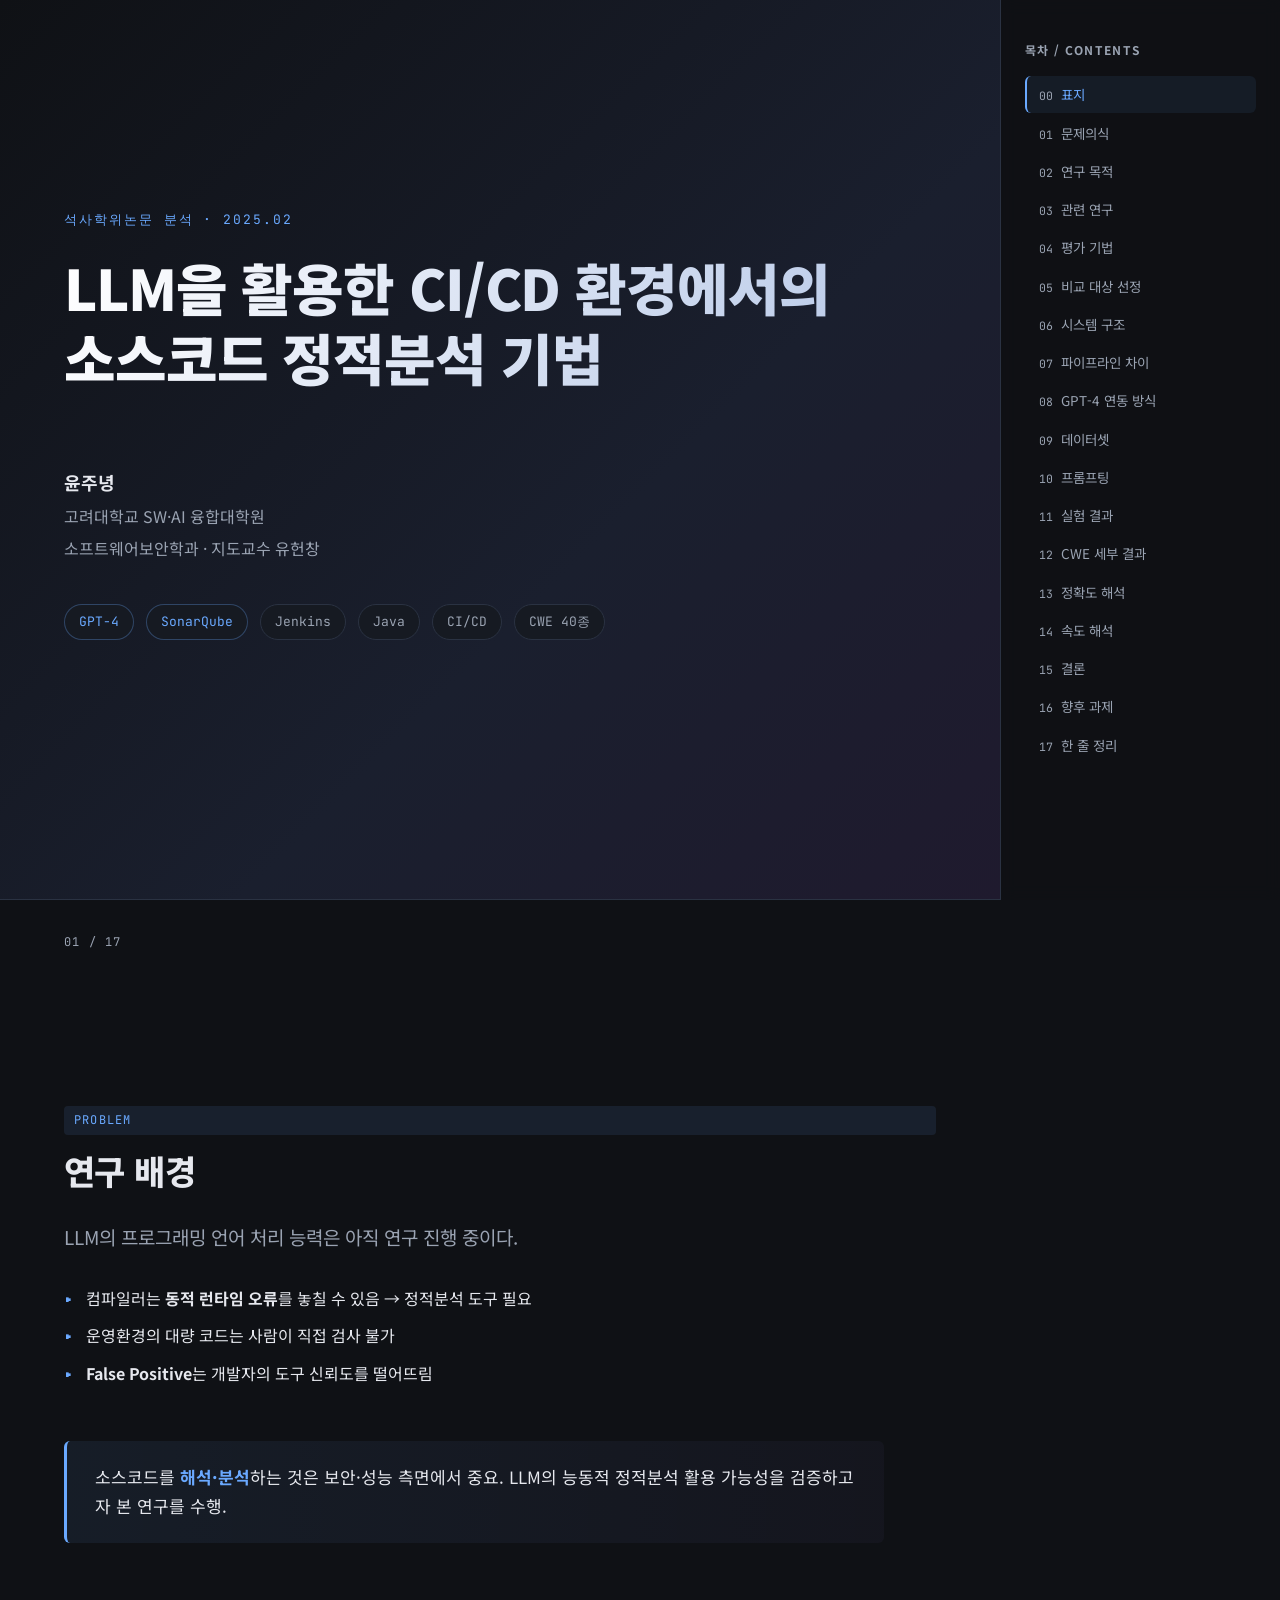
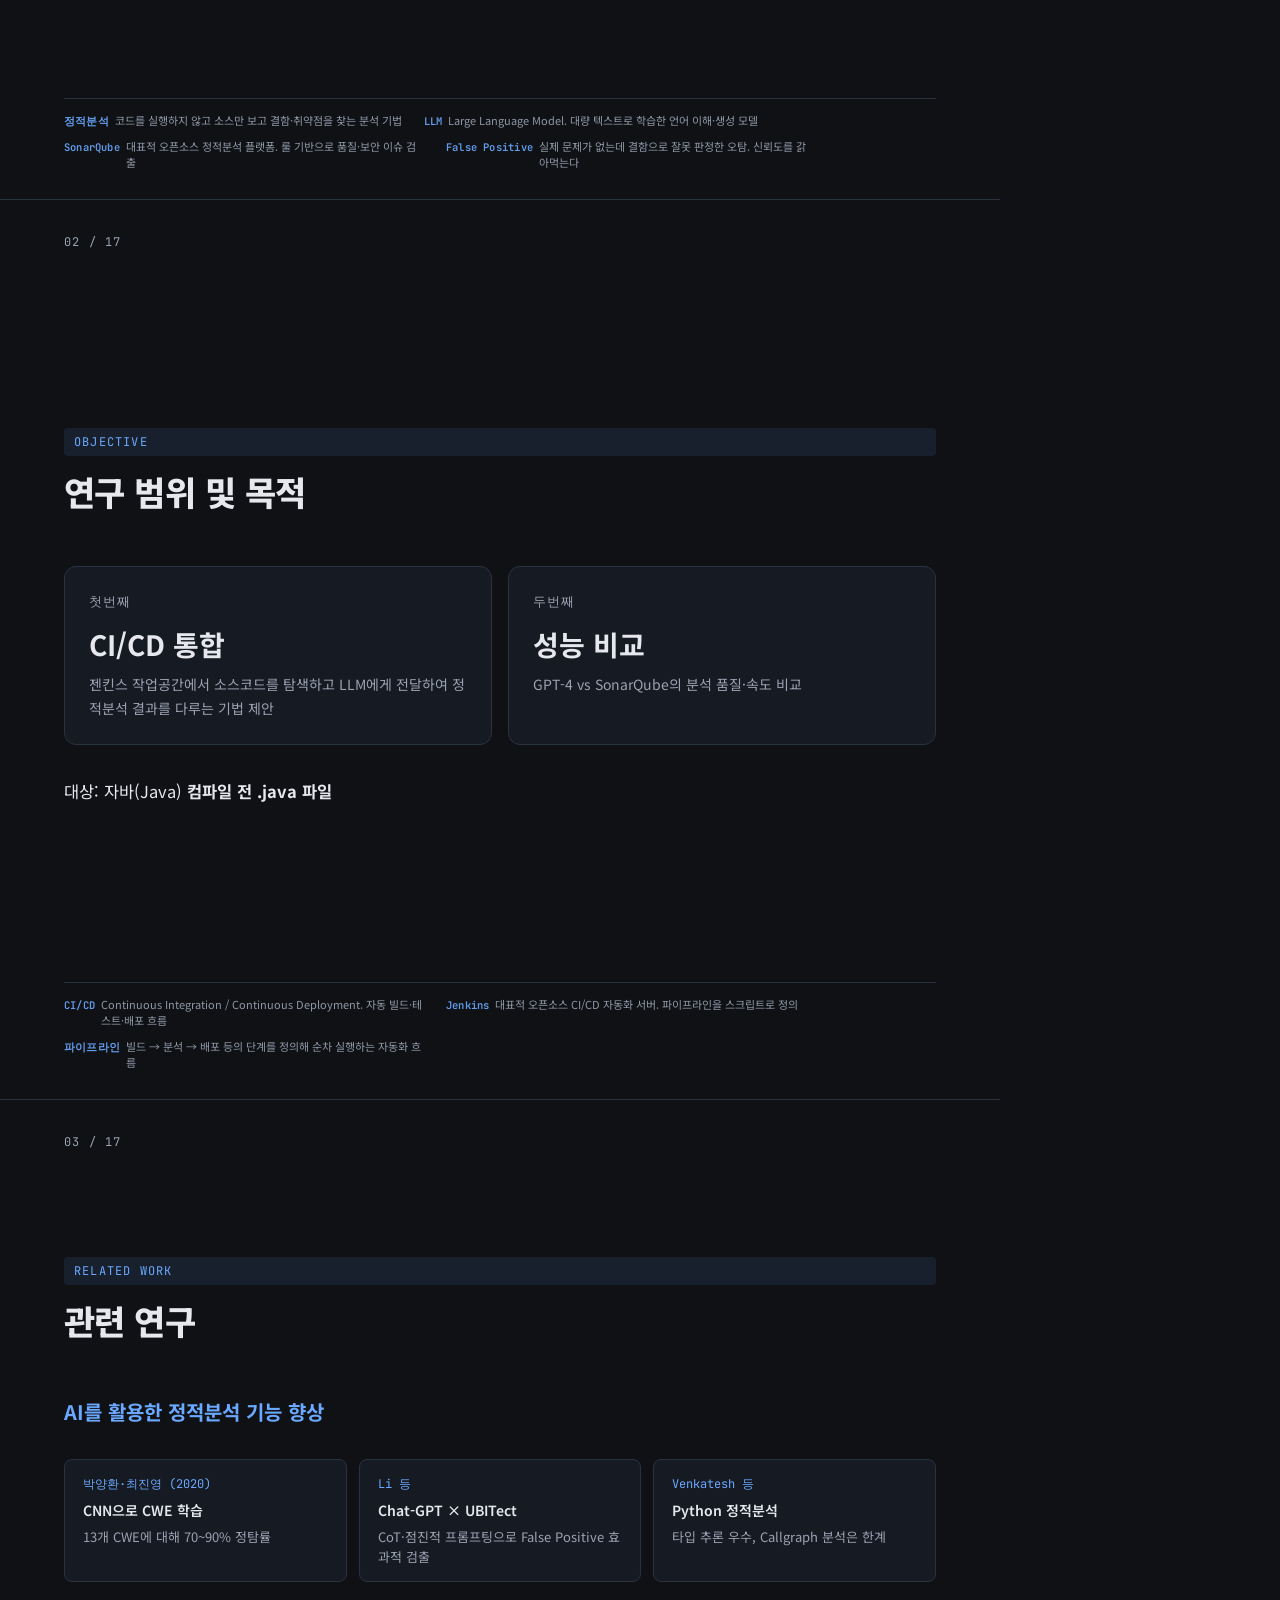
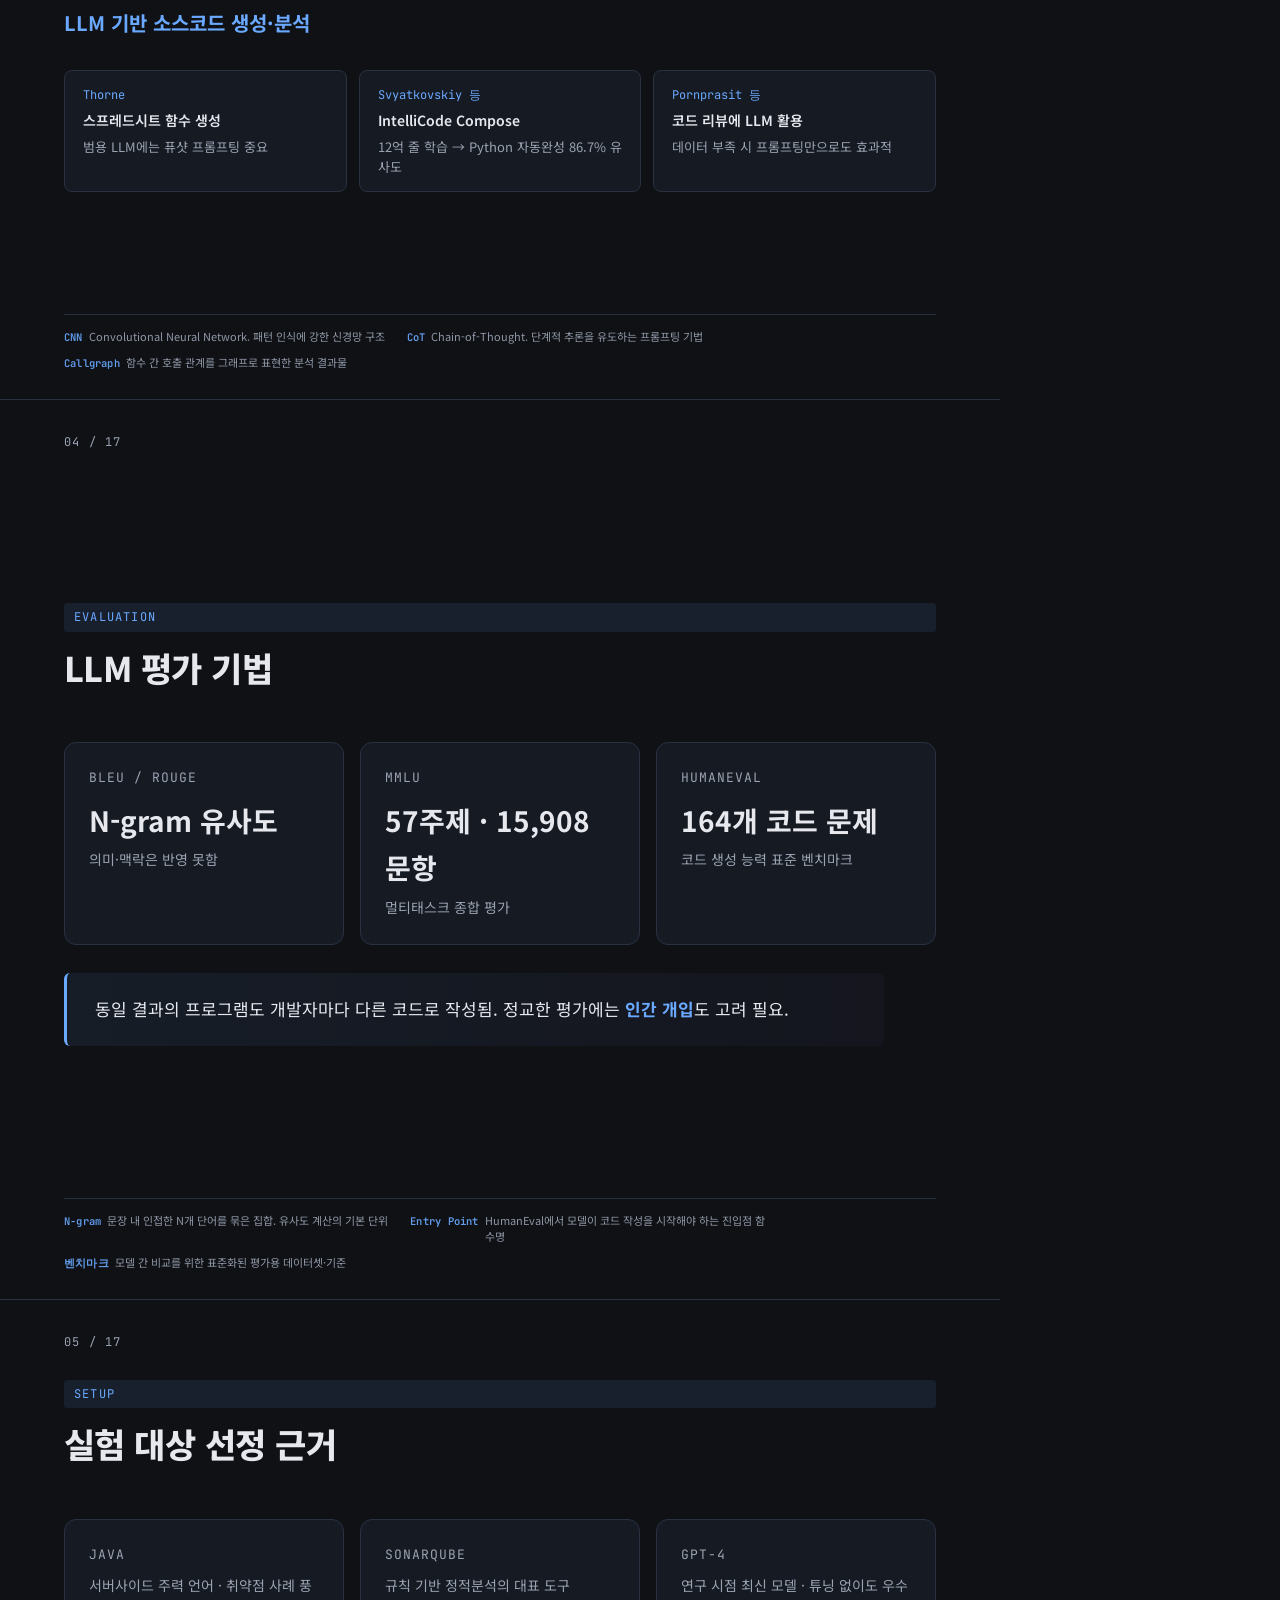
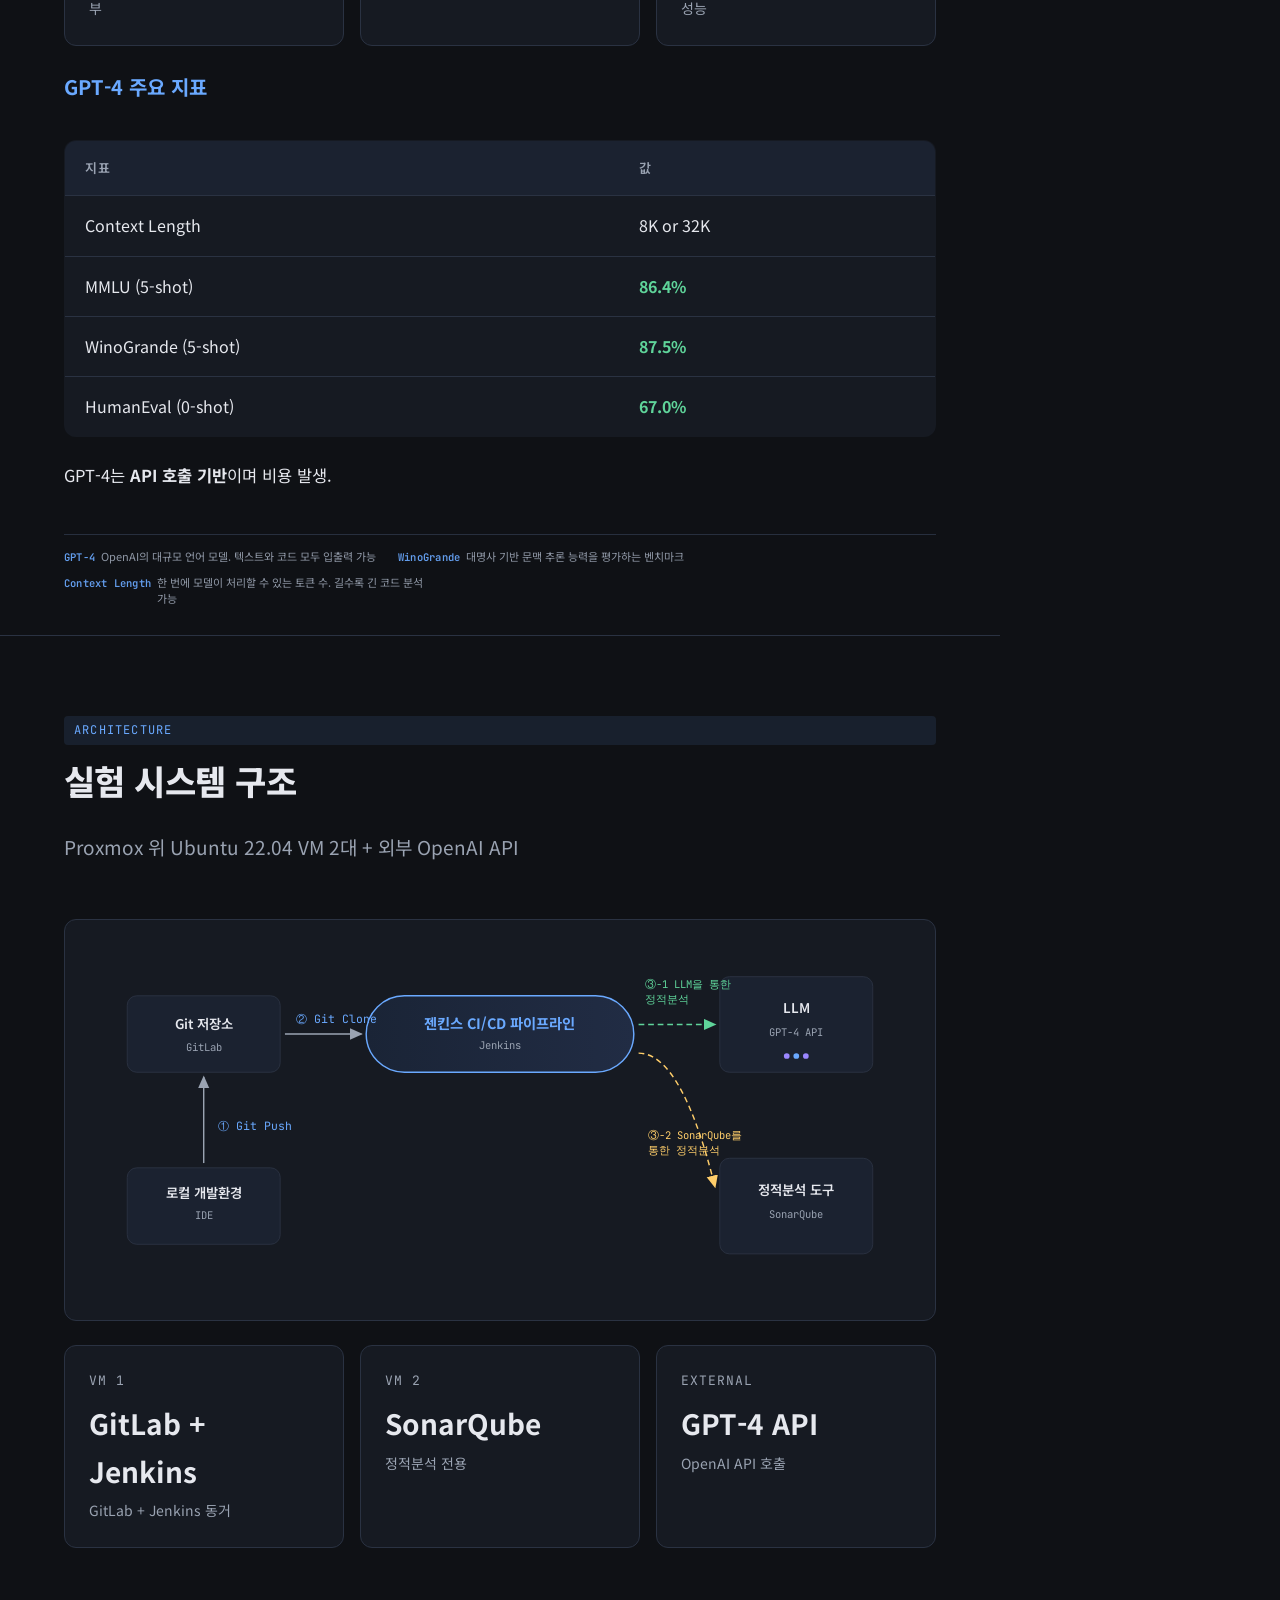
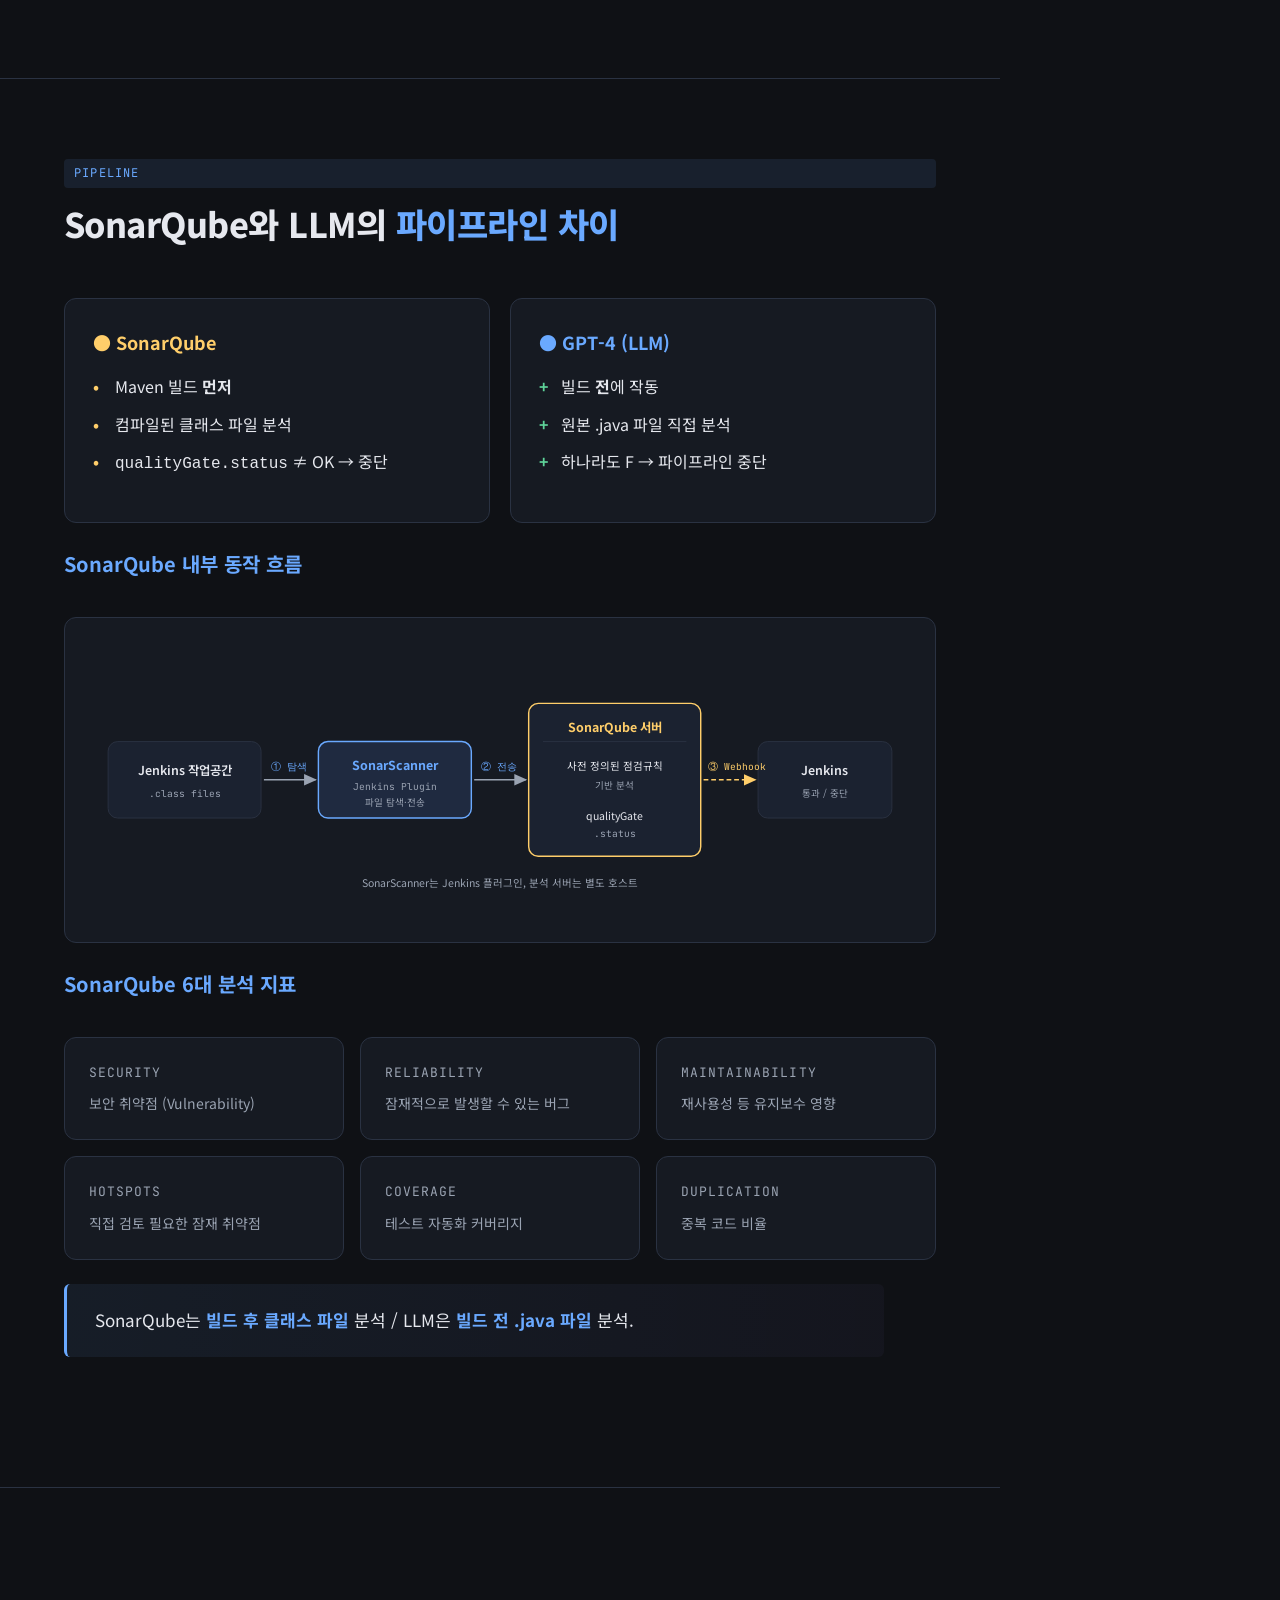
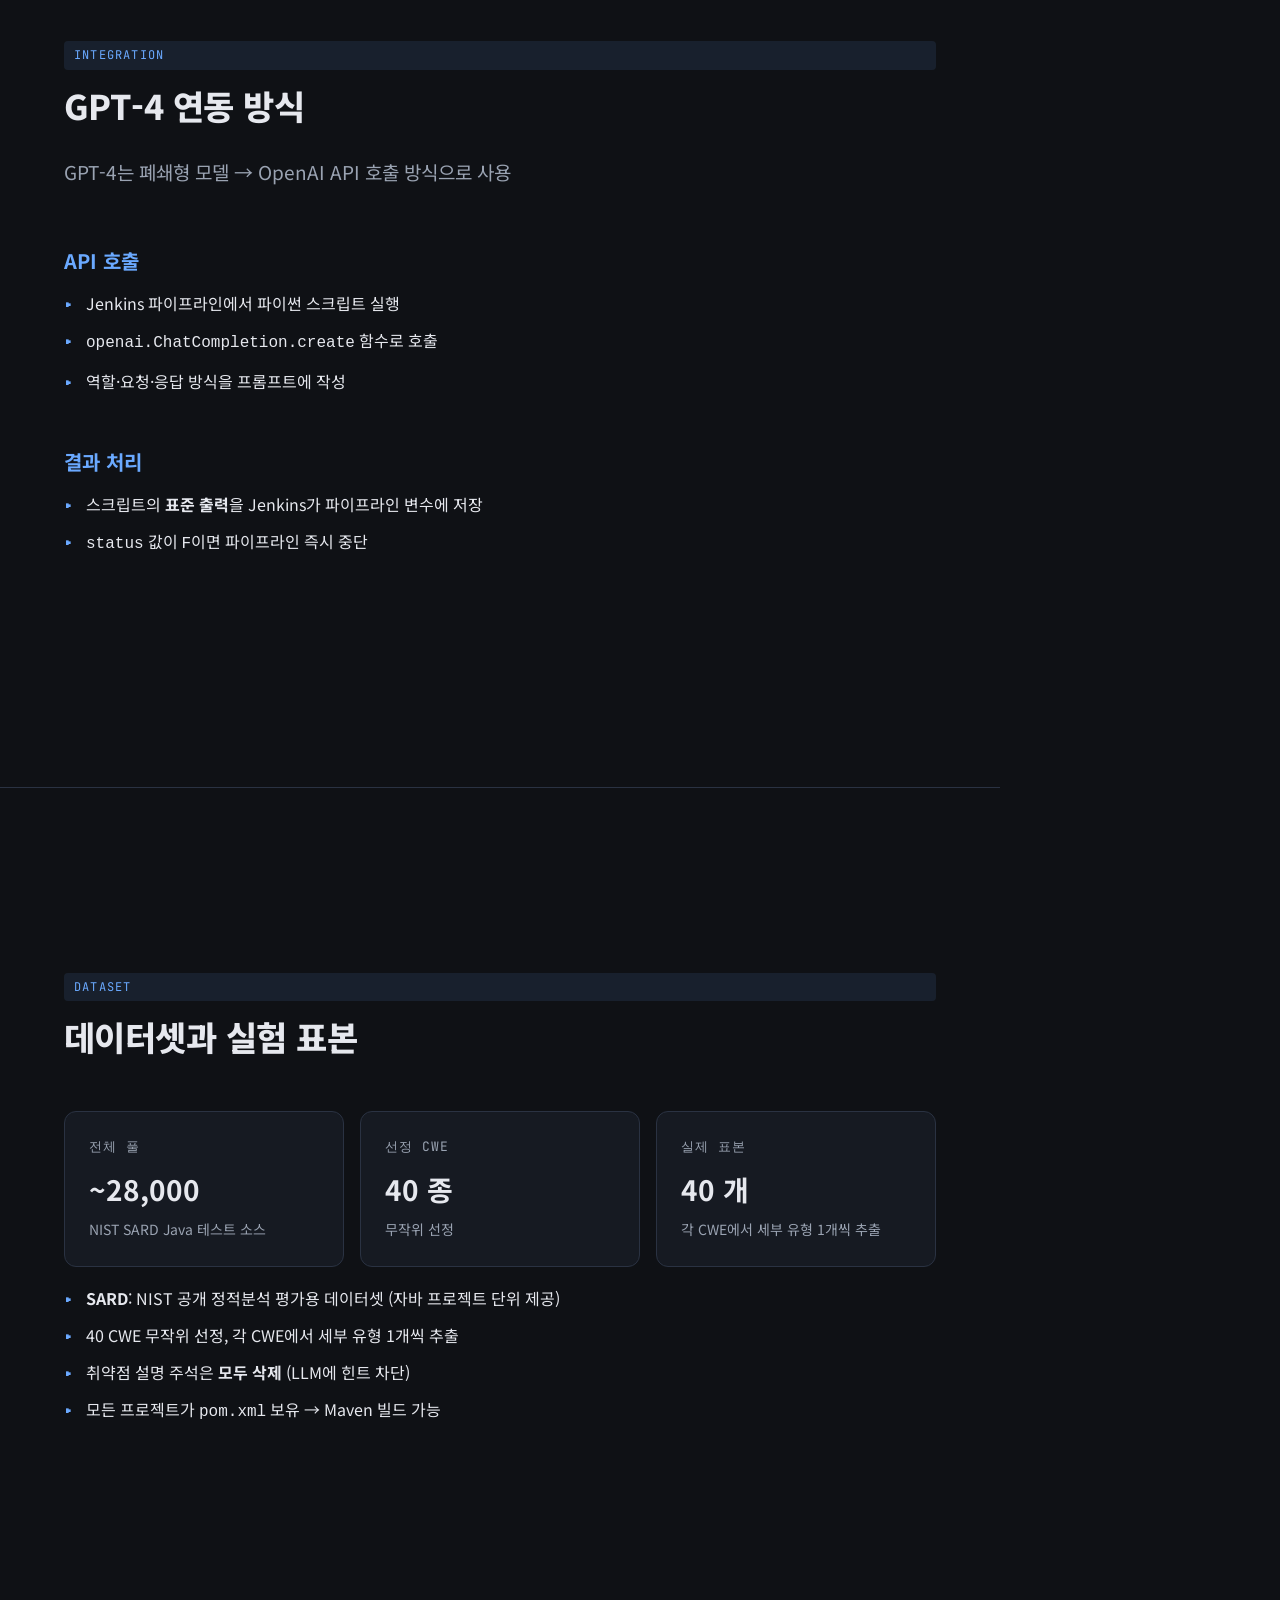
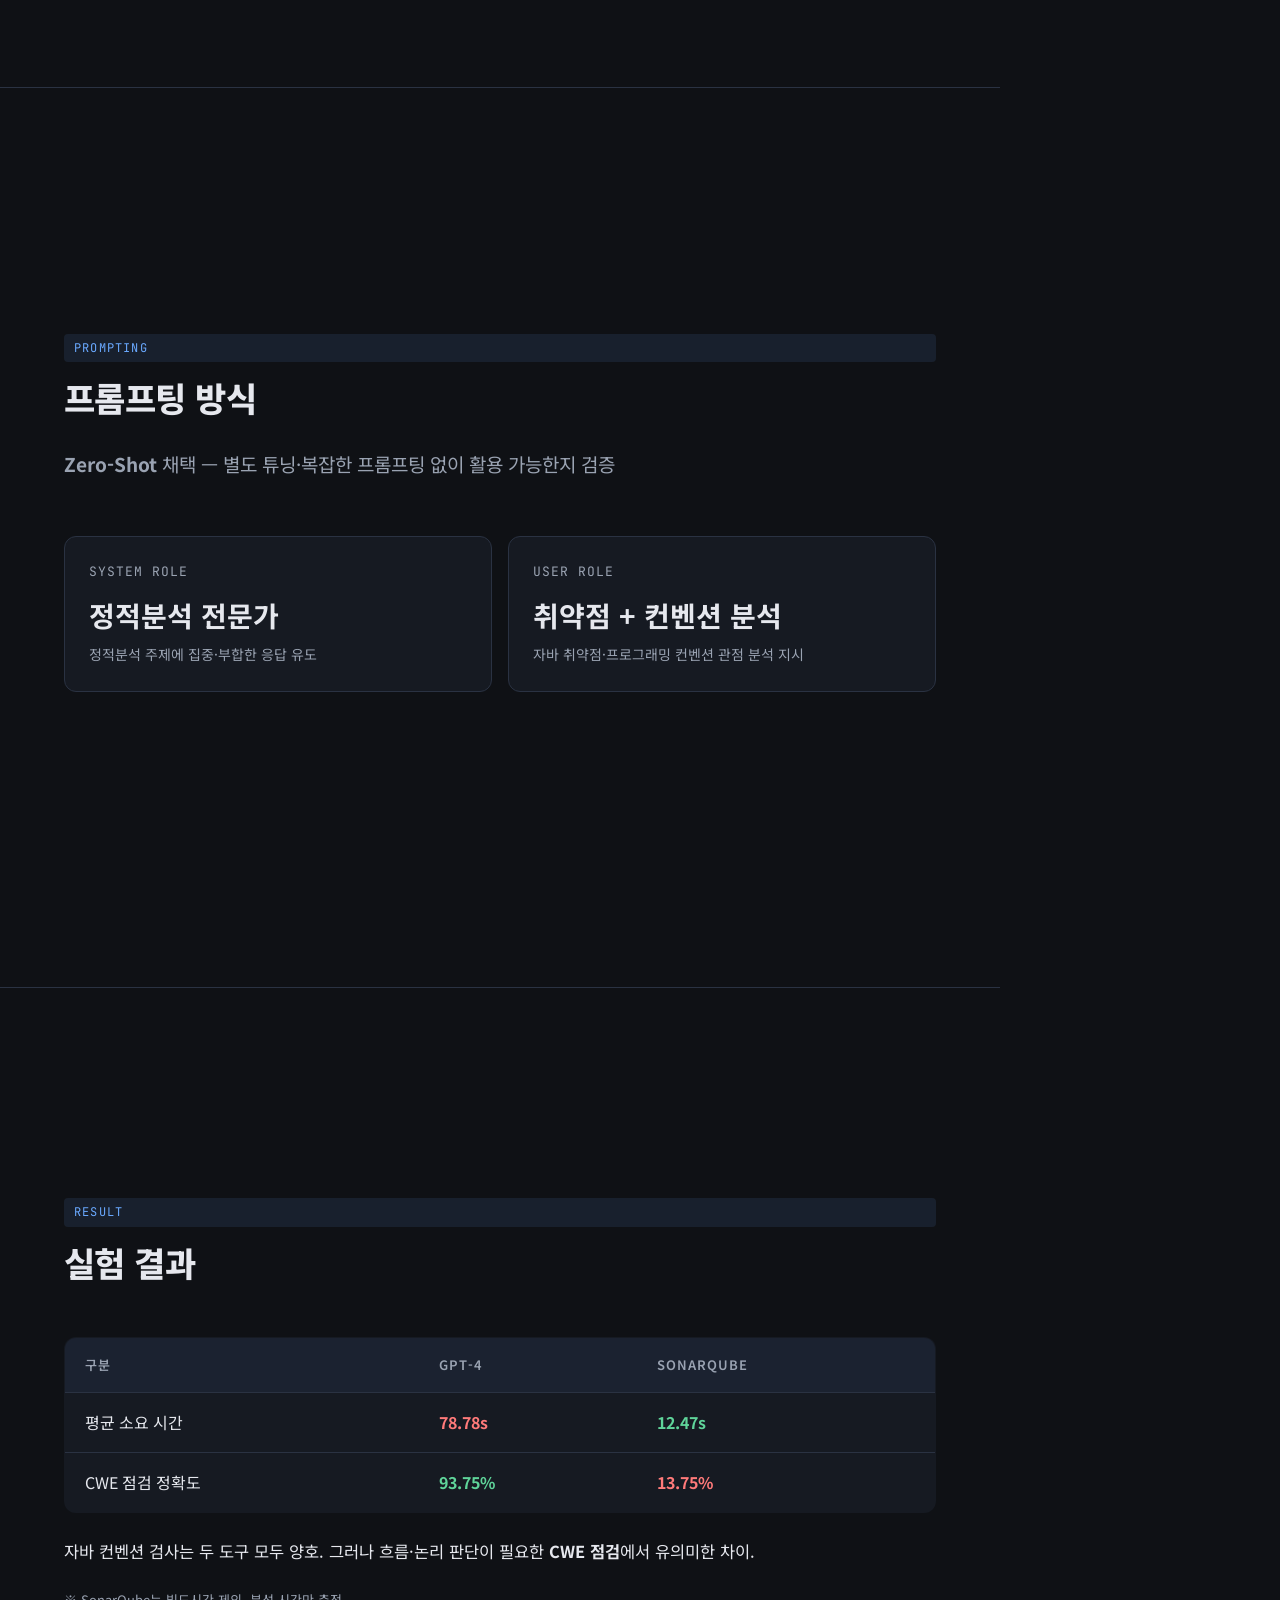
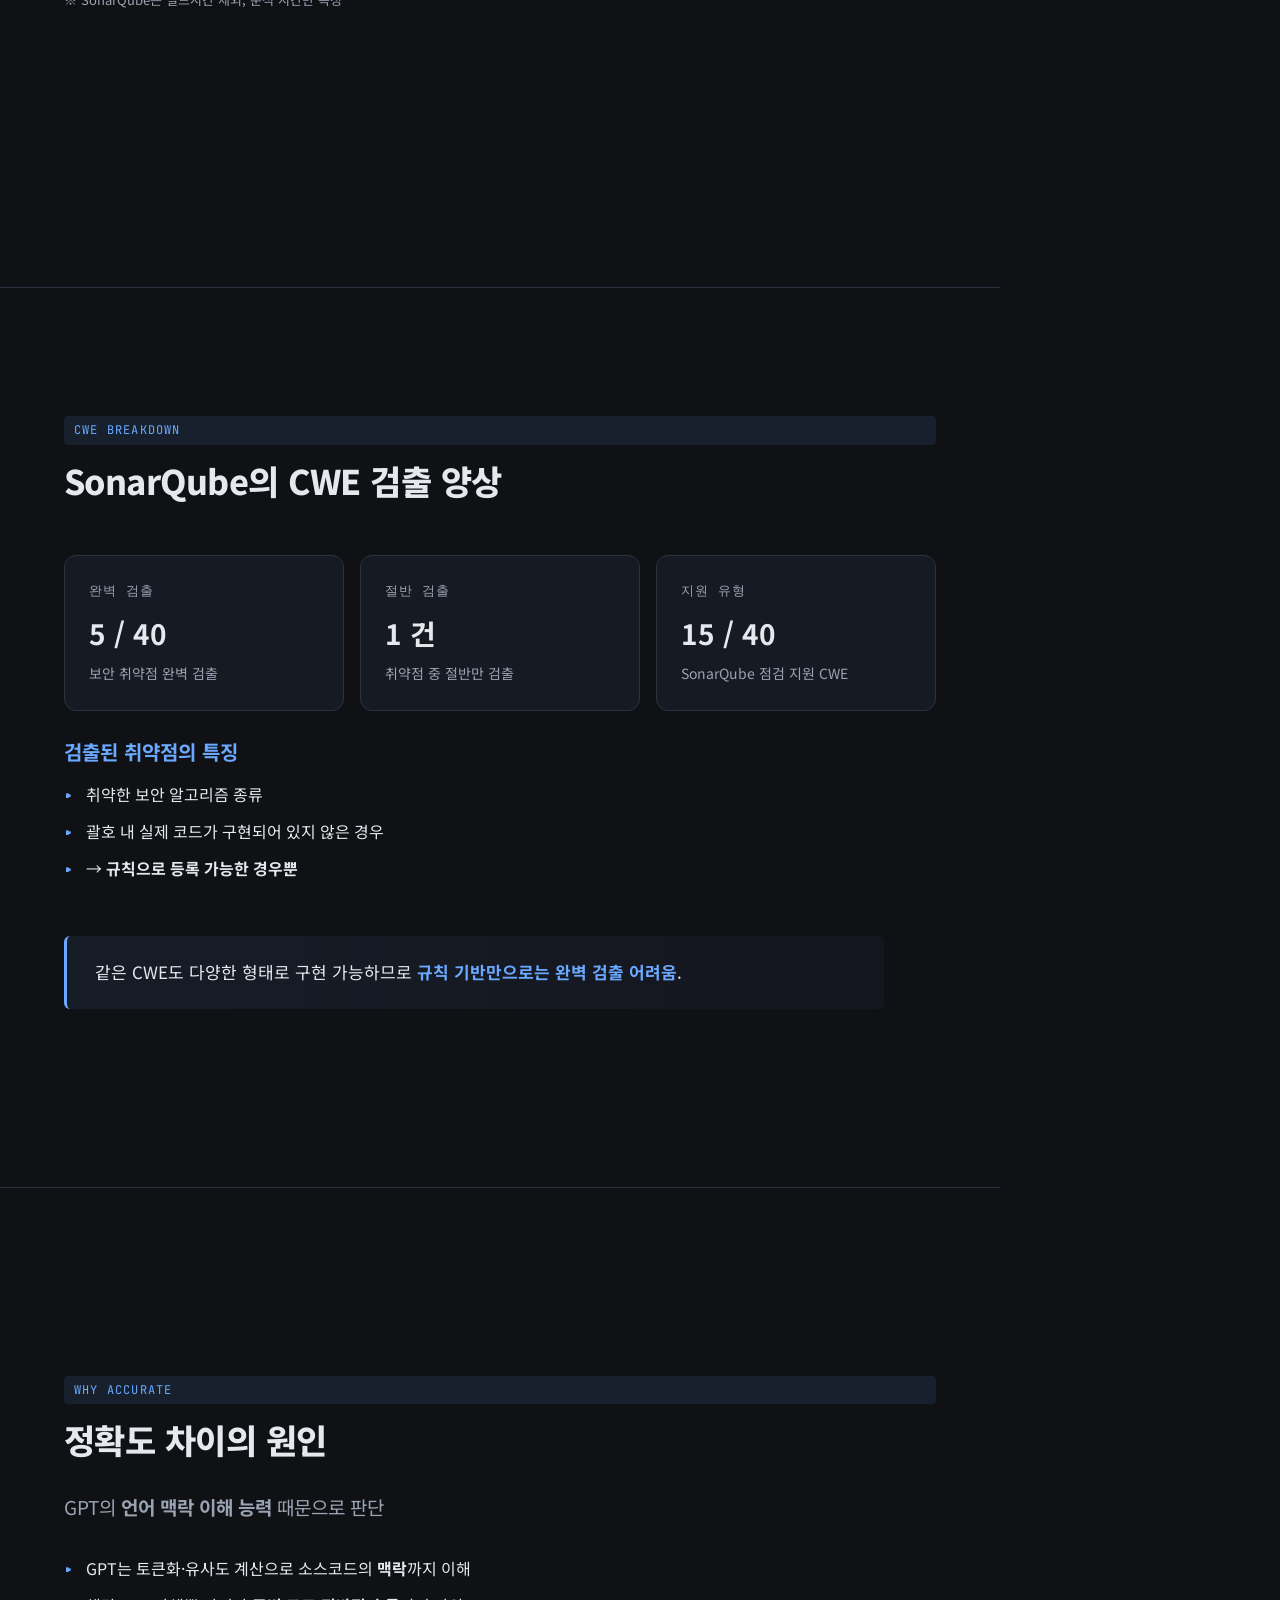
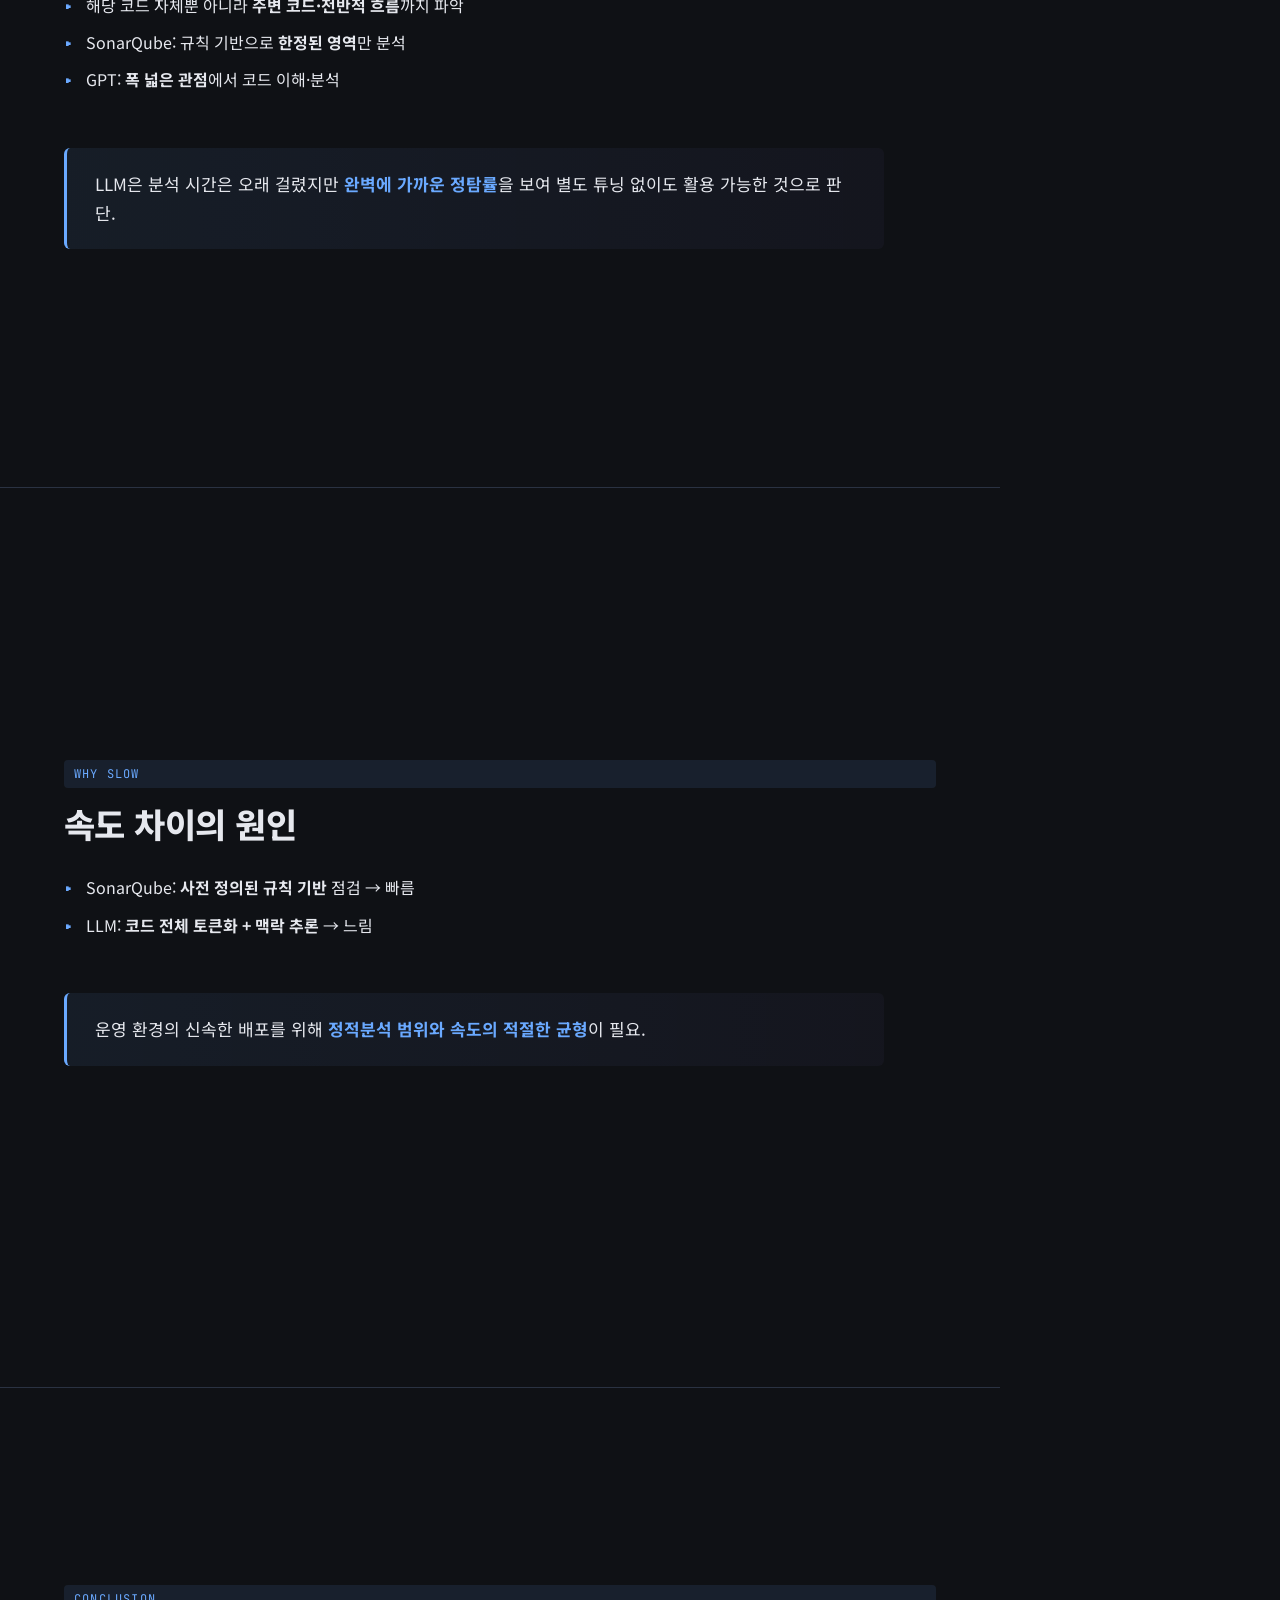
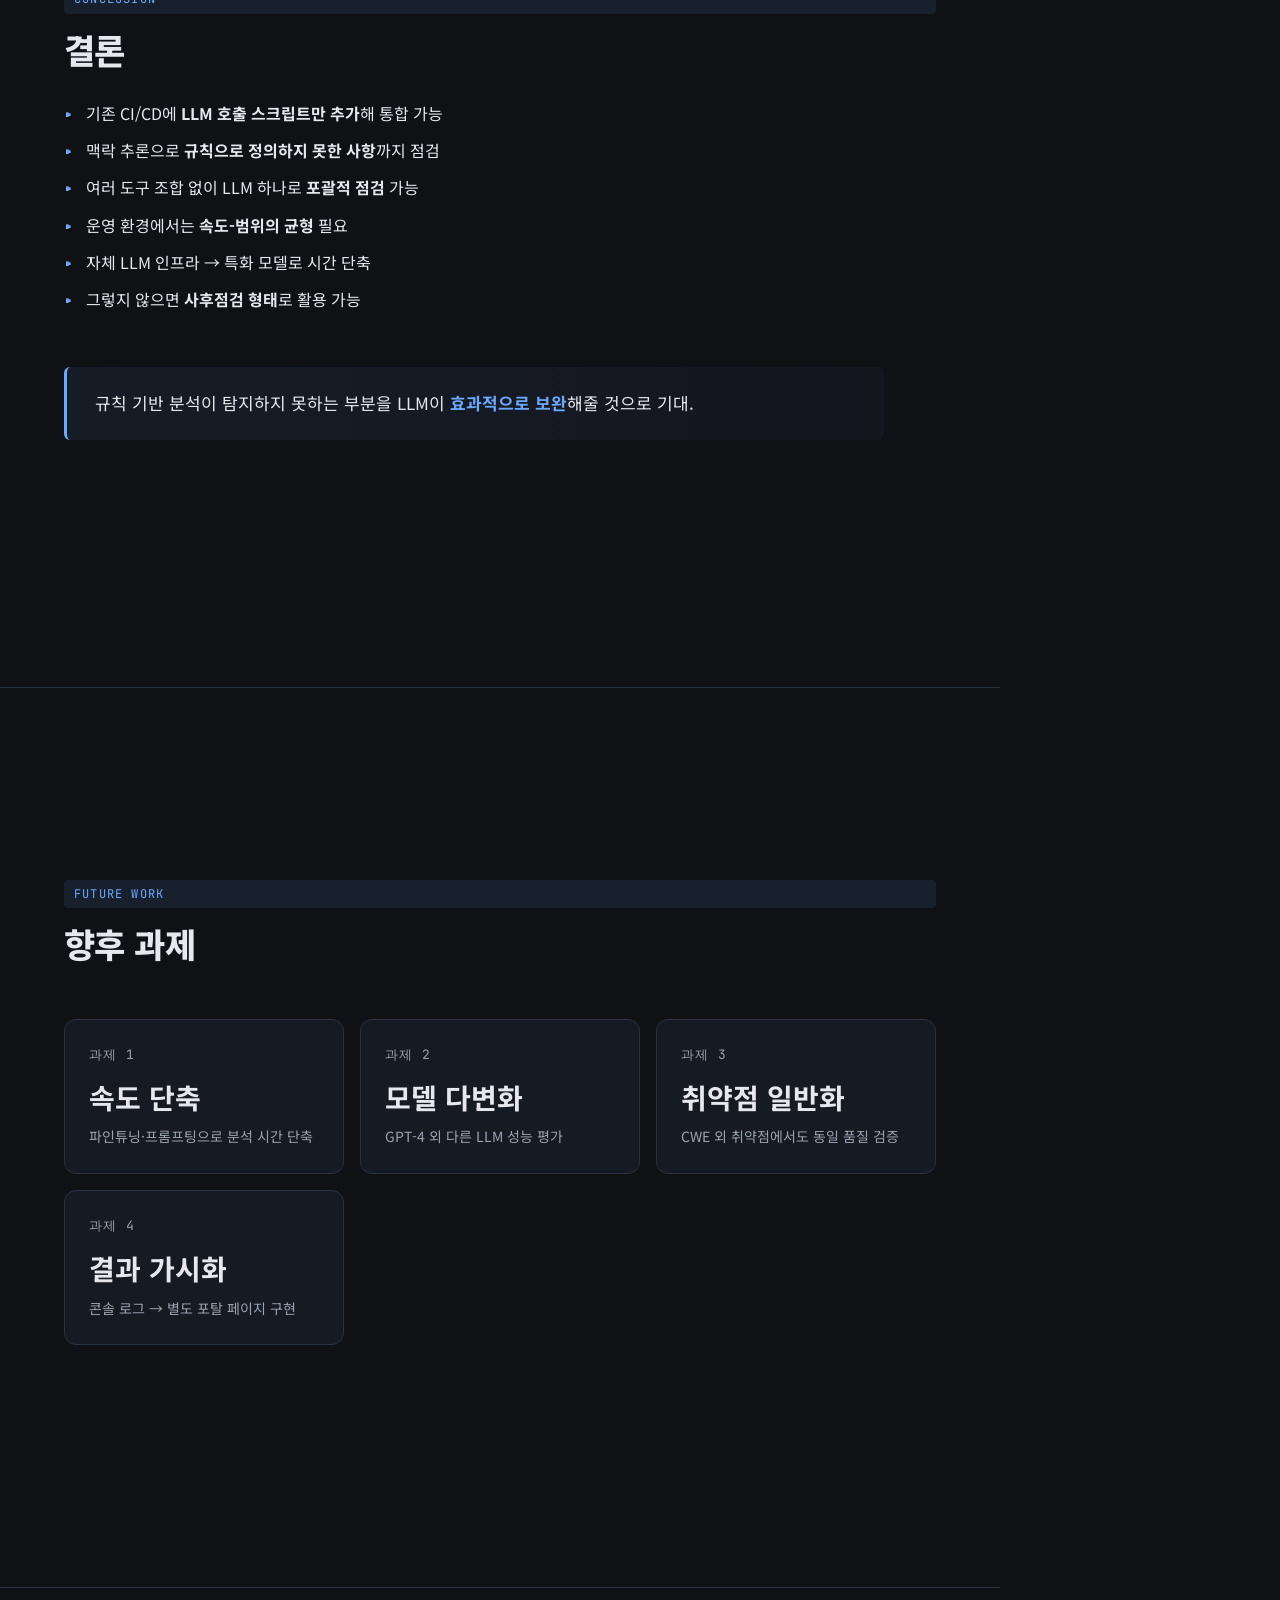
==== presentation.html @ f316aea4 "Add thesis analysis presentation LLM 기반 CI/CD 정적분석 논문 분석 발표자료. HTML/CSS/JS 분리 구조.  Co-Authored-By: C" ====
<!DOCTYPE html>
<html lang="ko">
<head>
<meta charset="UTF-8" />
<meta name="viewport" content="width=device-width, initial-scale=1.0" />
<title>LLM을 활용한 CI/CD 환경에서의 소스코드 정적분석 기법</title>
<link href="https://fonts.googleapis.com/css2?family=Noto+Sans+KR:wght@300;400;500;700;900&family=JetBrains+Mono:wght@400;600&display=swap" rel="stylesheet">
<link rel="stylesheet" href="styles.css">
</head>
<body>

<div class="layout">

  <main>

    <!-- 0: Cover -->
    <section class="slide cover" id="cover">
      <div class="label">석사학위논문 분석 · 2025.02</div>
      <h1>LLM을 활용한 CI/CD 환경에서의<br/>소스코드 정적분석 기법</h1>
      <div class="author">
        <strong>윤주녕</strong><br/>
        고려대학교 SW·AI 융합대학원<br/>
        소프트웨어보안학과 · 지도교수 유헌창
      </div>
      <div class="meta">
        <span class="chip accent">GPT-4</span>
        <span class="chip accent">SonarQube</span>
        <span class="chip">Jenkins</span>
        <span class="chip">Java</span>
        <span class="chip">CI/CD</span>
        <span class="chip">CWE 40종</span>
      </div>
    </section>

    <!-- 1: 문제의식 -->
    <section class="slide" id="problem">
      <div class="slide-number">01 / 17</div>
      <span class="tag">PROBLEM</span>
      <h2>연구 배경</h2>
      <p class="lead">LLM의 프로그래밍 언어 처리 능력은 아직 연구 진행 중이다.</p>
      <ul>
        <li>컴파일러는 <strong>동적 런타임 오류</strong>를 놓칠 수 있음 → 정적분석 도구 필요</li>
        <li>운영환경의 대량 코드는 사람이 직접 검사 불가</li>
        <li><strong>False Positive</strong>는 개발자의 도구 신뢰도를 떨어뜨림</li>
      </ul>
      <div class="callout">
        소스코드를 <strong>해석·분석</strong>하는 것은 보안·성능 측면에서 중요. LLM의 능동적 정적분석 활용 가능성을 검증하고자 본 연구를 수행.
      </div>
      <div class="glossary">
        <div class="term"><span class="term-name">정적분석</span><span class="term-def">코드를 실행하지 않고 소스만 보고 결함·취약점을 찾는 분석 기법</span></div>
        <div class="term"><span class="term-name">LLM</span><span class="term-def">Large Language Model. 대량 텍스트로 학습한 언어 이해·생성 모델</span></div>
        <div class="term"><span class="term-name">SonarQube</span><span class="term-def">대표적 오픈소스 정적분석 플랫폼. 룰 기반으로 품질·보안 이슈 검출</span></div>
        <div class="term"><span class="term-name">False Positive</span><span class="term-def">실제 문제가 없는데 결함으로 잘못 판정한 오탐. 신뢰도를 갉아먹는다</span></div>
      </div>
    </section>

    <!-- 2: 연구 목적 -->
    <section class="slide" id="goal">
      <div class="slide-number">02 / 17</div>
      <span class="tag">OBJECTIVE</span>
      <h2>연구 범위 및 목적</h2>
      <div class="cards">
        <div class="card">
          <div class="card-title">첫번째</div>
          <div class="card-value">CI/CD 통합</div>
          <div class="card-desc">젠킨스 작업공간에서 소스코드를 탐색하고 LLM에게 전달하여 정적분석 결과를 다루는 기법 제안</div>
        </div>
        <div class="card">
          <div class="card-title">두번째</div>
          <div class="card-value">성능 비교</div>
          <div class="card-desc">GPT-4 vs SonarQube의 분석 품질·속도 비교</div>
        </div>
      </div>
      <p style="margin-top:32px;">대상: 자바(Java) <strong>컴파일 전 .java 파일</strong></p>
      <div class="glossary">
        <div class="term"><span class="term-name">CI/CD</span><span class="term-def">Continuous Integration / Continuous Deployment. 자동 빌드·테스트·배포 흐름</span></div>
        <div class="term"><span class="term-name">Jenkins</span><span class="term-def">대표적 오픈소스 CI/CD 자동화 서버. 파이프라인을 스크립트로 정의</span></div>
        <div class="term"><span class="term-name">파이프라인</span><span class="term-def">빌드 → 분석 → 배포 등의 단계를 정의해 순차 실행하는 자동화 흐름</span></div>
      </div>
    </section>

    <!-- 3: 관련 연구 -->
    <section class="slide" id="related">
      <div class="slide-number">03 / 17</div>
      <span class="tag">RELATED WORK</span>
      <h2>관련 연구</h2>

      <h3>AI를 활용한 정적분석 기능 향상</h3>
      <div class="refs">
        <div class="ref-card">
          <div class="ref-author">박양환·최진영 (2020)</div>
          <div class="ref-title">CNN으로 CWE 학습</div>
          <div class="ref-desc">13개 CWE에 대해 70~90% 정탐률</div>
        </div>
        <div class="ref-card">
          <div class="ref-author">Li 등</div>
          <div class="ref-title">Chat-GPT × UBITect</div>
          <div class="ref-desc">CoT·점진적 프롬프팅으로 False Positive 효과적 검출</div>
        </div>
        <div class="ref-card">
          <div class="ref-author">Venkatesh 등</div>
          <div class="ref-title">Python 정적분석</div>
          <div class="ref-desc">타입 추론 우수, Callgraph 분석은 한계</div>
        </div>
      </div>

      <h3>LLM 기반 소스코드 생성·분석</h3>
      <div class="refs">
        <div class="ref-card">
          <div class="ref-author">Thorne</div>
          <div class="ref-title">스프레드시트 함수 생성</div>
          <div class="ref-desc">범용 LLM에는 퓨샷 프롬프팅 중요</div>
        </div>
        <div class="ref-card">
          <div class="ref-author">Svyatkovskiy 등</div>
          <div class="ref-title">IntelliCode Compose</div>
          <div class="ref-desc">12억 줄 학습 → Python 자동완성 86.7% 유사도</div>
        </div>
        <div class="ref-card">
          <div class="ref-author">Pornprasit 등</div>
          <div class="ref-title">코드 리뷰에 LLM 활용</div>
          <div class="ref-desc">데이터 부족 시 프롬프팅만으로도 효과적</div>
        </div>
      </div>
      <div class="glossary">
        <div class="term"><span class="term-name">CNN</span><span class="term-def">Convolutional Neural Network. 패턴 인식에 강한 신경망 구조</span></div>
        <div class="term"><span class="term-name">CoT</span><span class="term-def">Chain-of-Thought. 단계적 추론을 유도하는 프롬프팅 기법</span></div>
        <div class="term"><span class="term-name">Callgraph</span><span class="term-def">함수 간 호출 관계를 그래프로 표현한 분석 결과물</span></div>
      </div>
    </section>

    <!-- 4: 평가 기법 -->
    <section class="slide" id="metrics">
      <div class="slide-number">04 / 17</div>
      <span class="tag">EVALUATION</span>
      <h2>LLM 평가 기법</h2>

      <div class="cards">
        <div class="card">
          <div class="card-title">BLEU / ROUGE</div>
          <div class="card-value">N-gram 유사도</div>
          <div class="card-desc">의미·맥락은 반영 못함</div>
        </div>
        <div class="card">
          <div class="card-title">MMLU</div>
          <div class="card-value">57주제 · 15,908문항</div>
          <div class="card-desc">멀티태스크 종합 평가</div>
        </div>
        <div class="card">
          <div class="card-title">HumanEval</div>
          <div class="card-value">164개 코드 문제</div>
          <div class="card-desc">코드 생성 능력 표준 벤치마크</div>
        </div>
      </div>

      <div class="callout">
        동일 결과의 프로그램도 개발자마다 다른 코드로 작성됨. 정교한 평가에는 <strong>인간 개입</strong>도 고려 필요.
      </div>
      <div class="glossary">
        <div class="term"><span class="term-name">N-gram</span><span class="term-def">문장 내 인접한 N개 단어를 묶은 집합. 유사도 계산의 기본 단위</span></div>
        <div class="term"><span class="term-name">Entry Point</span><span class="term-def">HumanEval에서 모델이 코드 작성을 시작해야 하는 진입점 함수명</span></div>
        <div class="term"><span class="term-name">벤치마크</span><span class="term-def">모델 간 비교를 위한 표준화된 평가용 데이터셋·기준</span></div>
      </div>
    </section>

    <!-- 5: 비교 대상 -->
    <section class="slide" id="why">
      <div class="slide-number">05 / 17</div>
      <span class="tag">SETUP</span>
      <h2>실험 대상 선정 근거</h2>
      <div class="cards">
        <div class="card">
          <div class="card-title">Java</div>
          <div class="card-desc">서버사이드 주력 언어 · 취약점 사례 풍부</div>
        </div>
        <div class="card">
          <div class="card-title">SonarQube</div>
          <div class="card-desc">규칙 기반 정적분석의 대표 도구</div>
        </div>
        <div class="card">
          <div class="card-title">GPT-4</div>
          <div class="card-desc">연구 시점 최신 모델 · 튜닝 없이도 우수 성능</div>
        </div>
      </div>

      <h3>GPT-4 주요 지표</h3>
      <table class="result-table">
        <thead>
          <tr><th>지표</th><th>값</th></tr>
        </thead>
        <tbody>
          <tr><td>Context Length</td><td>8K or 32K</td></tr>
          <tr><td>MMLU (5-shot)</td><td class="highlight-good">86.4%</td></tr>
          <tr><td>WinoGrande (5-shot)</td><td class="highlight-good">87.5%</td></tr>
          <tr><td>HumanEval (0-shot)</td><td class="highlight-good">67.0%</td></tr>
        </tbody>
      </table>

      <p style="margin-top:24px;">GPT-4는 <strong>API 호출 기반</strong>이며 비용 발생.</p>
      <div class="glossary">
        <div class="term"><span class="term-name">GPT-4</span><span class="term-def">OpenAI의 대규모 언어 모델. 텍스트와 코드 모두 입출력 가능</span></div>
        <div class="term"><span class="term-name">WinoGrande</span><span class="term-def">대명사 기반 문맥 추론 능력을 평가하는 벤치마크</span></div>
        <div class="term"><span class="term-name">Context Length</span><span class="term-def">한 번에 모델이 처리할 수 있는 토큰 수. 길수록 긴 코드 분석 가능</span></div>
      </div>
    </section>

    <!-- 6: 시스템 구조 -->
    <section class="slide" id="system">
      <div class="slide-number">06 / 17</div>
      <span class="tag">ARCHITECTURE</span>
      <h2>실험 시스템 구조</h2>
      <p class="lead">Proxmox 위 Ubuntu 22.04 VM 2대 + 외부 OpenAI API</p>

      <div class="arch">
        <svg viewBox="0 0 860 360" xmlns="http://www.w3.org/2000/svg">
          <defs>
            <marker id="arr" markerWidth="10" markerHeight="10" refX="8" refY="4" orient="auto">
              <polygon points="0 0, 9 4, 0 8" fill="#9aa3b2"/>
            </marker>
            <marker id="arrG" markerWidth="10" markerHeight="10" refX="8" refY="4" orient="auto">
              <polygon points="0 0, 9 4, 0 8" fill="#5fd49a"/>
            </marker>
            <marker id="arrW" markerWidth="10" markerHeight="10" refX="8" refY="4" orient="auto">
              <polygon points="0 0, 9 4, 0 8" fill="#ffce6a"/>
            </marker>
            <linearGradient id="pipeGrad" x1="0%" y1="0%" x2="100%" y2="0%">
              <stop offset="0%" stop-color="#1a2436" />
              <stop offset="100%" stop-color="#212c44" />
            </linearGradient>
          </defs>

          <!-- Git Repository (top-left) -->
          <g>
            <rect x="40" y="50" width="160" height="80" rx="10" fill="#1b2230" stroke="#2a3242"/>
            <text x="120" y="85" text-anchor="middle" fill="#e6e8ee" font-size="14" font-family="Noto Sans KR" font-weight="600">Git 저장소</text>
            <text x="120" y="108" text-anchor="middle" fill="#9aa3b2" font-size="11" font-family="JetBrains Mono">GitLab</text>
          </g>

          <!-- Local Dev Env (bottom-left) -->
          <g>
            <rect x="40" y="230" width="160" height="80" rx="10" fill="#1b2230" stroke="#2a3242"/>
            <text x="120" y="262" text-anchor="middle" fill="#e6e8ee" font-size="14" font-family="Noto Sans KR" font-weight="600">로컬 개발환경</text>
            <text x="120" y="284" text-anchor="middle" fill="#9aa3b2" font-size="11" font-family="JetBrains Mono">IDE</text>
          </g>

          <!-- Jenkins pipeline (center, pipe shape) -->
          <g>
            <rect x="290" y="50" width="280" height="80" rx="40" fill="url(#pipeGrad)" stroke="#6aa9ff" stroke-width="1.5"/>
            <text x="430" y="85" text-anchor="middle" fill="#6aa9ff" font-size="15" font-family="Noto Sans KR" font-weight="700">젠킨스 CI/CD 파이프라인</text>
            <text x="430" y="106" text-anchor="middle" fill="#9aa3b2" font-size="11" font-family="JetBrains Mono">Jenkins</text>
          </g>

          <!-- LLM (top-right) -->
          <g>
            <rect x="660" y="30" width="160" height="100" rx="10" fill="#1b2230" stroke="#2a3242"/>
            <text x="740" y="68" text-anchor="middle" fill="#e6e8ee" font-size="14" font-family="Noto Sans KR" font-weight="600">LLM</text>
            <text x="740" y="92" text-anchor="middle" fill="#9aa3b2" font-size="11" font-family="JetBrains Mono">GPT-4 API</text>
            <circle cx="740" cy="113" r="3" fill="#6aa9ff"/>
            <circle cx="730" cy="113" r="3" fill="#9b87ff"/>
            <circle cx="750" cy="113" r="3" fill="#9b87ff"/>
          </g>

          <!-- Static Analysis Tool (bottom-right) -->
          <g>
            <rect x="660" y="220" width="160" height="100" rx="10" fill="#1b2230" stroke="#2a3242"/>
            <text x="740" y="258" text-anchor="middle" fill="#e6e8ee" font-size="14" font-family="Noto Sans KR" font-weight="600">정적분석 도구</text>
            <text x="740" y="282" text-anchor="middle" fill="#9aa3b2" font-size="11" font-family="JetBrains Mono">SonarQube</text>
          </g>

          <!-- ① Git Push: IDE → Git Repo -->
          <line x1="120" y1="225" x2="120" y2="135" stroke="#9aa3b2" stroke-width="1.5" marker-end="url(#arr)"/>
          <text x="135" y="190" fill="#6aa9ff" font-size="12" font-family="JetBrains Mono">① Git Push</text>

          <!-- ② Git Clone: Git Repo → Jenkins -->
          <line x1="205" y1="90" x2="285" y2="90" stroke="#9aa3b2" stroke-width="1.5" marker-end="url(#arr)"/>
          <text x="217" y="78" fill="#6aa9ff" font-size="12" font-family="JetBrains Mono">② Git Clone</text>

          <!-- ③-1: Jenkins → LLM (dashed, green) -->
          <line x1="575" y1="80" x2="655" y2="80" stroke="#5fd49a" stroke-width="1.5" stroke-dasharray="6,4" marker-end="url(#arrG)"/>
          <text x="582" y="42" fill="#5fd49a" font-size="11" font-family="JetBrains Mono">③-1 LLM을 통한</text>
          <text x="582" y="58" fill="#5fd49a" font-size="11" font-family="JetBrains Mono">정적분석</text>

          <!-- ③-2: Jenkins → SonarQube (dashed, warn) -->
          <path d="M 575 110 Q 620 110 655 250" stroke="#ffce6a" stroke-width="1.5" stroke-dasharray="6,4" fill="none" marker-end="url(#arrW)"/>
          <text x="585" y="200" fill="#ffce6a" font-size="11" font-family="JetBrains Mono">③-2 SonarQube를</text>
          <text x="585" y="216" fill="#ffce6a" font-size="11" font-family="JetBrains Mono">통한 정적분석</text>
        </svg>
      </div>

      <div class="cards">
        <div class="card">
          <div class="card-title">VM 1</div>
          <div class="card-value">GitLab + Jenkins</div>
          <div class="card-desc">GitLab + Jenkins 동거</div>
        </div>
        <div class="card">
          <div class="card-title">VM 2</div>
          <div class="card-value">SonarQube</div>
          <div class="card-desc">정적분석 전용</div>
        </div>
        <div class="card">
          <div class="card-title">External</div>
          <div class="card-value">GPT-4 API</div>
          <div class="card-desc">OpenAI API 호출</div>
        </div>
      </div>

      <div class="glossary">
        <div class="term"><span class="term-name">Proxmox</span><span class="term-def">오픈소스 베어메탈 가상화 하이퍼바이저. VM·컨테이너 관리</span></div>
        <div class="term"><span class="term-name">GitLab</span><span class="term-def">Git 기반의 코드 저장소·DevOps 플랫폼. 폐쇄망 구축 가능</span></div>
        <div class="term"><span class="term-name">Webhook</span><span class="term-def">특정 이벤트 발생 시 외부 시스템에 HTTP 요청을 자동 전송하는 메커니즘</span></div>
      </div>
    </section>

    <!-- 7: 두 파이프라인 비교 -->
    <section class="slide" id="pipelines">
      <div class="slide-number">07 / 17</div>
      <span class="tag">PIPELINE</span>
      <h2>SonarQube와 LLM의 <span class="accent">파이프라인 차이</span></h2>
      <div class="compare">
        <div class="col sonar">
          <h4>● SonarQube</h4>
          <ul>
            <li>Maven 빌드 <strong>먼저</strong></li>
            <li>컴파일된 클래스 파일 분석</li>
            <li><code>qualityGate.status</code> ≠ OK → 중단</li>
          </ul>
        </div>
        <div class="col gpt">
          <h4>● GPT-4 (LLM)</h4>
          <ul>
            <li>빌드 <strong>전</strong>에 작동</li>
            <li>원본 .java 파일 직접 분석</li>
            <li>하나라도 F → 파이프라인 중단</li>
          </ul>
        </div>
      </div>

      <h3>SonarQube 내부 동작 흐름</h3>
      <div class="arch">
        <svg viewBox="0 0 860 280" xmlns="http://www.w3.org/2000/svg">
          <defs>
            <marker id="arrS" markerWidth="10" markerHeight="10" refX="8" refY="4" orient="auto">
              <polygon points="0 0, 9 4, 0 8" fill="#9aa3b2"/>
            </marker>
            <marker id="arrSW" markerWidth="10" markerHeight="10" refX="8" refY="4" orient="auto">
              <polygon points="0 0, 9 4, 0 8" fill="#ffce6a"/>
            </marker>
          </defs>

          <!-- Jenkins Workspace -->
          <g>
            <rect x="20" y="100" width="160" height="80" rx="10" fill="#1b2230" stroke="#2a3242"/>
            <text x="100" y="135" text-anchor="middle" fill="#e6e8ee" font-size="13" font-family="Noto Sans KR" font-weight="600">Jenkins 작업공간</text>
            <text x="100" y="158" text-anchor="middle" fill="#9aa3b2" font-size="10" font-family="JetBrains Mono">.class files</text>
          </g>

          <!-- SonarScanner (plugin in Jenkins) -->
          <g>
            <rect x="240" y="100" width="160" height="80" rx="10" fill="#1f2a40" stroke="#6aa9ff" stroke-width="1.5"/>
            <text x="320" y="130" text-anchor="middle" fill="#6aa9ff" font-size="13" font-family="Noto Sans KR" font-weight="700">SonarScanner</text>
            <text x="320" y="151" text-anchor="middle" fill="#9aa3b2" font-size="10" font-family="JetBrains Mono">Jenkins Plugin</text>
            <text x="320" y="167" text-anchor="middle" fill="#9aa3b2" font-size="10" font-family="Noto Sans KR">파일 탐색·전송</text>
          </g>

          <!-- SonarQube Server -->
          <g>
            <rect x="460" y="60" width="180" height="160" rx="10" fill="#1b2230" stroke="#ffce6a" stroke-width="1.5"/>
            <text x="550" y="90" text-anchor="middle" fill="#ffce6a" font-size="13" font-family="Noto Sans KR" font-weight="700">SonarQube 서버</text>
            <line x1="475" y1="100" x2="625" y2="100" stroke="#2a3242"/>
            <text x="550" y="130" text-anchor="middle" fill="#e6e8ee" font-size="11" font-family="Noto Sans KR">사전 정의된 점검규칙</text>
            <text x="550" y="150" text-anchor="middle" fill="#9aa3b2" font-size="10" font-family="Noto Sans KR">기반 분석</text>
            <text x="550" y="182" text-anchor="middle" fill="#e6e8ee" font-size="11" font-family="Noto Sans KR">qualityGate</text>
            <text x="550" y="200" text-anchor="middle" fill="#9aa3b2" font-size="10" font-family="JetBrains Mono">.status</text>
          </g>

          <!-- Jenkins (decision) -->
          <g>
            <rect x="700" y="100" width="140" height="80" rx="10" fill="#1b2230" stroke="#2a3242"/>
            <text x="770" y="135" text-anchor="middle" fill="#e6e8ee" font-size="13" font-family="Noto Sans KR" font-weight="600">Jenkins</text>
            <text x="770" y="158" text-anchor="middle" fill="#9aa3b2" font-size="10" font-family="Noto Sans KR">통과 / 중단</text>
          </g>

          <!-- ① workspace → scanner -->
          <line x1="183" y1="140" x2="237" y2="140" stroke="#9aa3b2" stroke-width="1.5" marker-end="url(#arrS)"/>
          <text x="190" y="130" fill="#6aa9ff" font-size="10" font-family="JetBrains Mono">① 탐색</text>

          <!-- ② scanner → server -->
          <line x1="403" y1="140" x2="457" y2="140" stroke="#9aa3b2" stroke-width="1.5" marker-end="url(#arrS)"/>
          <text x="410" y="130" fill="#6aa9ff" font-size="10" font-family="JetBrains Mono">② 전송</text>

          <!-- ③ server → jenkins (webhook) -->
          <line x1="643" y1="140" x2="697" y2="140" stroke="#ffce6a" stroke-width="1.5" stroke-dasharray="5,3" marker-end="url(#arrSW)"/>
          <text x="648" y="130" fill="#ffce6a" font-size="10" font-family="JetBrains Mono">③ Webhook</text>

          <!-- caption -->
          <text x="430" y="252" text-anchor="middle" fill="#9aa3b2" font-size="11" font-family="Noto Sans KR">SonarScanner는 Jenkins 플러그인, 분석 서버는 별도 호스트</text>
        </svg>
      </div>

      <h3>SonarQube 6대 분석 지표</h3>
      <div class="cards">
        <div class="card">
          <div class="card-title">Security</div>
          <div class="card-desc">보안 취약점 (Vulnerability)</div>
        </div>
        <div class="card">
          <div class="card-title">Reliability</div>
          <div class="card-desc">잠재적으로 발생할 수 있는 버그</div>
        </div>
        <div class="card">
          <div class="card-title">Maintainability</div>
          <div class="card-desc">재사용성 등 유지보수 영향</div>
        </div>
        <div class="card">
          <div class="card-title">Hotspots</div>
          <div class="card-desc">직접 검토 필요한 잠재 취약점</div>
        </div>
        <div class="card">
          <div class="card-title">Coverage</div>
          <div class="card-desc">테스트 자동화 커버리지</div>
        </div>
        <div class="card">
          <div class="card-title">Duplication</div>
          <div class="card-desc">중복 코드 비율</div>
        </div>
      </div>

      <div class="callout" style="margin-top:24px;">
        SonarQube는 <strong>빌드 후 클래스 파일</strong> 분석 / LLM은 <strong>빌드 전 .java 파일</strong> 분석.
      </div>
      <div class="glossary">
        <div class="term"><span class="term-name">Maven</span><span class="term-def">Java 프로젝트의 빌드·의존성 관리 도구. pom.xml로 설정</span></div>
        <div class="term"><span class="term-name">SonarScanner</span><span class="term-def">분석 대상 파일을 SonarQube 서버로 전송하는 클라이언트</span></div>
        <div class="term"><span class="term-name">qualityGate</span><span class="term-def">SonarQube에서 통과/실패 기준을 정의하는 품질 게이트</span></div>
      </div>
    </section>

    <!-- 8: GPT-4 연동 -->
    <section class="slide" id="integration">
      <div class="slide-number">08 / 17</div>
      <span class="tag">INTEGRATION</span>
      <h2>GPT-4 연동 방식</h2>
      <p class="lead">GPT-4는 폐쇄형 모델 → OpenAI API 호출 방식으로 사용</p>

      <h3>API 호출</h3>
      <ul>
        <li>Jenkins 파이프라인에서 파이썬 스크립트 실행</li>
        <li><code>openai.ChatCompletion.create</code> 함수로 호출</li>
        <li>역할·요청·응답 방식을 프롬프트에 작성</li>
      </ul>

      <h3>결과 처리</h3>
      <ul>
        <li>스크립트의 <strong>표준 출력</strong>을 Jenkins가 파이프라인 변수에 저장</li>
        <li><code>status</code> 값이 <code>F</code>이면 파이프라인 즉시 중단</li>
      </ul>

      <div class="glossary">
        <div class="term"><span class="term-name">OpenAI API</span><span class="term-def">OpenAI 모델을 외부에서 호출할 수 있는 인터페이스. 토큰 인증 필요</span></div>
        <div class="term"><span class="term-name">ChatCompletion</span><span class="term-def">OpenAI의 대화형 응답 생성 API. system/user role로 프롬프트 구성</span></div>
        <div class="term"><span class="term-name">stdout</span><span class="term-def">Standard Output. 표준 출력 스트림으로, Jenkins가 결과를 파싱하는 통로</span></div>
      </div>
    </section>

    <!-- 9: 데이터셋 -->
    <section class="slide" id="dataset">
      <div class="slide-number">09 / 17</div>
      <span class="tag">DATASET</span>
      <h2>데이터셋과 실험 표본</h2>
      <div class="cards">
        <div class="card">
          <div class="card-title">전체 풀</div>
          <div class="card-value">~28,000</div>
          <div class="card-desc">NIST SARD Java 테스트 소스</div>
        </div>
        <div class="card">
          <div class="card-title">선정 CWE</div>
          <div class="card-value">40 종</div>
          <div class="card-desc">무작위 선정</div>
        </div>
        <div class="card">
          <div class="card-title">실제 표본</div>
          <div class="card-value">40 개</div>
          <div class="card-desc">각 CWE에서 세부 유형 1개씩 추출</div>
        </div>
      </div>

      <ul style="margin-top:18px;">
        <li><strong>SARD</strong>: NIST 공개 정적분석 평가용 데이터셋 (자바 프로젝트 단위 제공)</li>
        <li>40 CWE 무작위 선정, 각 CWE에서 세부 유형 1개씩 추출</li>
        <li>취약점 설명 주석은 <strong>모두 삭제</strong> (LLM에 힌트 차단)</li>
        <li>모든 프로젝트가 <code>pom.xml</code> 보유 → Maven 빌드 가능</li>
      </ul>
      <div class="glossary">
        <div class="term"><span class="term-name">NIST SARD</span><span class="term-def">NIST가 제공하는 정적분석 도구 평가용 공개 코드 데이터셋</span></div>
        <div class="term"><span class="term-name">CWE</span><span class="term-def">Common Weakness Enumeration. 잘 알려진 소프트웨어 보안 약점 분류 체계</span></div>
        <div class="term"><span class="term-name">pom.xml</span><span class="term-def">Maven 프로젝트의 빌드 설정 파일. 의존성·플러그인 정의</span></div>
      </div>
    </section>

    <!-- 10: 프롬프팅 -->
    <section class="slide" id="prompt">
      <div class="slide-number">10 / 17</div>
      <span class="tag">PROMPTING</span>
      <h2>프롬프팅 방식</h2>
      <p class="lead"><strong>Zero-Shot</strong> 채택 — 별도 튜닝·복잡한 프롬프팅 없이 활용 가능한지 검증</p>

      <div class="cards">
        <div class="card">
          <div class="card-title">System Role</div>
          <div class="card-value">정적분석 전문가</div>
          <div class="card-desc">정적분석 주제에 집중·부합한 응답 유도</div>
        </div>
        <div class="card">
          <div class="card-title">User Role</div>
          <div class="card-value">취약점 + 컨벤션 분석</div>
          <div class="card-desc">자바 취약점·프로그래밍 컨벤션 관점 분석 지시</div>
        </div>
      </div>

      <div class="glossary">
        <div class="term"><span class="term-name">Zero-Shot</span><span class="term-def">예시 없이 질문만 주고 모델의 사전학습 능력만으로 답을 받는 프롬프팅</span></div>
        <div class="term"><span class="term-name">Few-Shot</span><span class="term-def">몇 개의 예시를 함께 제공해 모델이 패턴을 추론하게 하는 프롬프팅</span></div>
        <div class="term"><span class="term-name">System Role</span><span class="term-def">모델의 역할·페르소나를 사전에 정의해 응답 방향성을 통제하는 메시지</span></div>
        <div class="term"><span class="term-name">파인튜닝</span><span class="term-def">사전학습된 모델을 추가 데이터로 재학습시켜 특화시키는 과정</span></div>
      </div>
    </section>

    <!-- 11: 실험 결과 -->
    <section class="slide" id="result">
      <div class="slide-number">11 / 17</div>
      <span class="tag">RESULT</span>
      <h2>실험 결과</h2>
      <table class="result-table">
        <thead>
          <tr>
            <th>구분</th>
            <th>GPT-4</th>
            <th>SonarQube</th>
          </tr>
        </thead>
        <tbody>
          <tr>
            <td>평균 소요 시간</td>
            <td class="highlight-bad">78.78s</td>
            <td class="highlight-good">12.47s</td>
          </tr>
          <tr>
            <td>CWE 점검 정확도</td>
            <td class="highlight-good">93.75%</td>
            <td class="highlight-bad">13.75%</td>
          </tr>
        </tbody>
      </table>
      <p style="margin-top:24px;">자바 컨벤션 검사는 두 도구 모두 양호. 그러나 흐름·논리 판단이 필요한 <strong>CWE 점검</strong>에서 유의미한 차이.</p>
      <p style="font-size:13px; color:var(--muted); margin-top:8px;">※ SonarQube는 빌드시간 제외, 분석 시간만 측정</p>
      <div class="glossary">
        <div class="term"><span class="term-name">CWE 점검 정확도</span><span class="term-def">실제 취약점이 있는 코드를 모델이 F(취약)로 올바르게 판정한 비율</span></div>
        <div class="term"><span class="term-name">트레이드오프</span><span class="term-def">한쪽을 얻으면 다른 한쪽을 잃는 양립 불가 관계. 여기선 속도 vs 정확도</span></div>
      </div>
    </section>

    <!-- 12: 세부 CWE 결과 -->
    <section class="slide" id="cwe-detail">
      <div class="slide-number">12 / 17</div>
      <span class="tag">CWE BREAKDOWN</span>
      <h2>SonarQube의 CWE 검출 양상</h2>

      <div class="cards">
        <div class="card">
          <div class="card-title">완벽 검출</div>
          <div class="card-value">5 / 40</div>
          <div class="card-desc">보안 취약점 완벽 검출</div>
        </div>
        <div class="card">
          <div class="card-title">절반 검출</div>
          <div class="card-value">1 건</div>
          <div class="card-desc">취약점 중 절반만 검출</div>
        </div>
        <div class="card">
          <div class="card-title">지원 유형</div>
          <div class="card-value">15 / 40</div>
          <div class="card-desc">SonarQube 점검 지원 CWE</div>
        </div>
      </div>

      <h3>검출된 취약점의 특징</h3>
      <ul>
        <li>취약한 보안 알고리즘 종류</li>
        <li>괄호 내 실제 코드가 구현되어 있지 않은 경우</li>
        <li>→ <strong>규칙으로 등록 가능한 경우뿐</strong></li>
      </ul>

      <div class="callout">
        같은 CWE도 다양한 형태로 구현 가능하므로 <strong>규칙 기반만으로는 완벽 검출 어려움</strong>.
      </div>

      <div class="glossary">
        <div class="term"><span class="term-name">지원 여부</span><span class="term-def">SonarQube가 해당 CWE에 대한 점검 규칙을 보유하고 있는지 여부</span></div>
        <div class="term"><span class="term-name">정탐률</span><span class="term-def">실제 취약점을 정상적으로 검출한 비율</span></div>
      </div>
    </section>

    <!-- 13: 정확도 해석 -->
    <section class="slide" id="accuracy">
      <div class="slide-number">13 / 17</div>
      <span class="tag">WHY ACCURATE</span>
      <h2>정확도 차이의 원인</h2>
      <p class="lead">GPT의 <strong>언어 맥락 이해 능력</strong> 때문으로 판단</p>

      <ul>
        <li>GPT는 토큰화·유사도 계산으로 소스코드의 <strong>맥락</strong>까지 이해</li>
        <li>해당 코드 자체뿐 아니라 <strong>주변 코드·전반적 흐름</strong>까지 파악</li>
        <li>SonarQube: 규칙 기반으로 <strong>한정된 영역</strong>만 분석</li>
        <li>GPT: <strong>폭 넓은 관점</strong>에서 코드 이해·분석</li>
      </ul>

      <div class="callout">
        LLM은 분석 시간은 오래 걸렸지만 <strong>완벽에 가까운 정탐률</strong>을 보여 별도 튜닝 없이도 활용 가능한 것으로 판단.
      </div>
      <div class="glossary">
        <div class="term"><span class="term-name">룰 기반</span><span class="term-def">사전 정의된 규칙(패턴)에 일치하면 결함으로 보고하는 분석 방식</span></div>
        <div class="term"><span class="term-name">토큰화</span><span class="term-def">텍스트·코드를 모델이 처리할 수 있는 최소 단위(토큰)로 쪼개는 과정</span></div>
        <div class="term"><span class="term-name">맥락 추론</span><span class="term-def">단일 라인이 아닌 주변 코드와 흐름을 종합해 의미를 판단하는 능력</span></div>
      </div>
    </section>

    <!-- 14: 속도 해석 -->
    <section class="slide" id="speed">
      <div class="slide-number">14 / 17</div>
      <span class="tag">WHY SLOW</span>
      <h2>속도 차이의 원인</h2>
      <ul>
        <li>SonarQube: <strong>사전 정의된 규칙 기반</strong> 점검 → 빠름</li>
        <li>LLM: <strong>코드 전체 토큰화 + 맥락 추론</strong> → 느림</li>
      </ul>
      <div class="callout">
        운영 환경의 신속한 배포를 위해 <strong>정적분석 범위와 속도의 적절한 균형</strong>이 필요.
      </div>
      <div class="glossary">
        <div class="term"><span class="term-name">규칙 기반</span><span class="term-def">사전 정의된 규칙(패턴)에 일치하면 결함으로 보고하는 분석 방식</span></div>
        <div class="term"><span class="term-name">토큰</span><span class="term-def">LLM이 처리하는 최소 단위. 길이·요금·지연이 토큰 수에 비례</span></div>
      </div>
    </section>

    <!-- 15: 결론 -->
    <section class="slide" id="conclusion">
      <div class="slide-number">15 / 17</div>
      <span class="tag">CONCLUSION</span>
      <h2>결론</h2>
      <ul>
        <li>기존 CI/CD에 <strong>LLM 호출 스크립트만 추가</strong>해 통합 가능</li>
        <li>맥락 추론으로 <strong>규칙으로 정의하지 못한 사항</strong>까지 점검</li>
        <li>여러 도구 조합 없이 LLM 하나로 <strong>포괄적 점검</strong> 가능</li>
        <li>운영 환경에서는 <strong>속도-범위의 균형</strong> 필요</li>
        <li>자체 LLM 인프라 → 특화 모델로 시간 단축</li>
        <li>그렇지 않으면 <strong>사후점검 형태</strong>로 활용 가능</li>
      </ul>
      <div class="callout">
        규칙 기반 분석이 탐지하지 못하는 부분을 LLM이 <strong>효과적으로 보완</strong>해줄 것으로 기대.
      </div>
    </section>

    <!-- 16: 향후 과제 -->
    <section class="slide" id="future">
      <div class="slide-number">16 / 17</div>
      <span class="tag">FUTURE WORK</span>
      <h2>향후 과제</h2>

      <div class="cards">
        <div class="card">
          <div class="card-title">과제 1</div>
          <div class="card-value">속도 단축</div>
          <div class="card-desc">파인튜닝·프롬프팅으로 분석 시간 단축</div>
        </div>
        <div class="card">
          <div class="card-title">과제 2</div>
          <div class="card-value">모델 다변화</div>
          <div class="card-desc">GPT-4 외 다른 LLM 성능 평가</div>
        </div>
        <div class="card">
          <div class="card-title">과제 3</div>
          <div class="card-value">취약점 일반화</div>
          <div class="card-desc">CWE 외 취약점에서도 동일 품질 검증</div>
        </div>
        <div class="card">
          <div class="card-title">과제 4</div>
          <div class="card-value">결과 가시화</div>
          <div class="card-desc">콘솔 로그 → 별도 포탈 페이지 구현</div>
        </div>
      </div>
    </section>

    <!-- 17: 한 줄 정리 -->
    <section class="slide final" id="summary">
      <div class="slide-number">17 / 17</div>
      <span class="tag">TL;DR</span>
      <h1>한 줄로 정리하면</h1>
      <div class="final-quote">
        GPT-4가 SonarQube 대비
        <span class="em">정확도 93.75% vs 13.75%</span>로 높았으나,
        <span class="em">속도 78.78s vs 12.47s</span>로 더 느렸다.
      </div>
      <p style="margin-top:32px; max-width:820px;">
        LLM은 튜닝 없이도 활용 가능하며, 규칙 기반이 탐지하지 못하는 부분을 <strong>효과적으로 보완</strong>해줄 것으로 기대된다.
      </p>
    </section>

  </main>

  <!-- Sidebar -->
  <aside class="sidebar">
    <div class="sidebar-title">목차 / Contents</div>
    <ul class="nav-list">
      <li><a href="#cover"><span class="nav-num">00</span>표지</a></li>
      <li><a href="#problem"><span class="nav-num">01</span>문제의식</a></li>
      <li><a href="#goal"><span class="nav-num">02</span>연구 목적</a></li>
      <li><a href="#related"><span class="nav-num">03</span>관련 연구</a></li>
      <li><a href="#metrics"><span class="nav-num">04</span>평가 기법</a></li>
      <li><a href="#why"><span class="nav-num">05</span>비교 대상 선정</a></li>
      <li><a href="#system"><span class="nav-num">06</span>시스템 구조</a></li>
      <li><a href="#pipelines"><span class="nav-num">07</span>파이프라인 차이</a></li>
      <li><a href="#integration"><span class="nav-num">08</span>GPT-4 연동 방식</a></li>
      <li><a href="#dataset"><span class="nav-num">09</span>데이터셋</a></li>
      <li><a href="#prompt"><span class="nav-num">10</span>프롬프팅</a></li>
      <li><a href="#result"><span class="nav-num">11</span>실험 결과</a></li>
      <li><a href="#cwe-detail"><span class="nav-num">12</span>CWE 세부 결과</a></li>
      <li><a href="#accuracy"><span class="nav-num">13</span>정확도 해석</a></li>
      <li><a href="#speed"><span class="nav-num">14</span>속도 해석</a></li>
      <li><a href="#conclusion"><span class="nav-num">15</span>결론</a></li>
      <li><a href="#future"><span class="nav-num">16</span>향후 과제</a></li>
      <li><a href="#summary"><span class="nav-num">17</span>한 줄 정리</a></li>
    </ul>
  </aside>

</div>

<script src="script.js"></script>

</body>
</html>
---- styles.css ----
:root {
  --bg: #0f1115;
  --panel: #161a22;
  --panel-2: #1b2230;
  --border: #2a3242;
  --text: #e6e8ee;
  --muted: #9aa3b2;
  --accent: #6aa9ff;
  --accent-2: #9b87ff;
  --good: #5fd49a;
  --bad: #ff7a7a;
  --warn: #ffce6a;
}

* { box-sizing: border-box; margin: 0; padding: 0; }

html { scroll-behavior: smooth; }

body {
  font-family: 'Noto Sans KR', -apple-system, BlinkMacSystemFont, sans-serif;
  background: var(--bg);
  color: var(--text);
  line-height: 1.7;
  font-weight: 400;
  overflow-x: hidden;
}

.layout {
  display: grid;
  grid-template-columns: 1fr 280px;
  max-width: 1400px;
  margin: 0 auto;
  gap: 0;
}

/* Sidebar */
.sidebar {
  position: sticky;
  top: 0;
  height: 100vh;
  padding: 40px 24px;
  border-left: 1px solid var(--border);
  background: rgba(15,17,21,0.8);
  backdrop-filter: blur(8px);
  overflow-y: auto;
}

.sidebar-title {
  font-size: 12px;
  text-transform: uppercase;
  letter-spacing: 0.12em;
  color: var(--muted);
  margin-bottom: 16px;
  font-weight: 700;
}

.nav-list {
  list-style: none;
  display: flex;
  flex-direction: column;
  gap: 2px;
}

.nav-list a {
  display: block;
  padding: 8px 12px;
  color: var(--muted);
  text-decoration: none;
  font-size: 13.5px;
  border-radius: 6px;
  border-left: 2px solid transparent;
  transition: all 0.15s;
  line-height: 1.5;
}

.nav-list a:hover {
  color: var(--text);
  background: var(--panel);
}

.nav-list a.active {
  color: var(--accent);
  background: rgba(106,169,255,0.08);
  border-left-color: var(--accent);
}

.nav-num {
  display: inline-block;
  width: 22px;
  color: var(--muted);
  font-family: 'JetBrains Mono', monospace;
  font-size: 11.5px;
}

/* Main */
main {
  padding: 0;
}

.slide {
  min-height: 100vh;
  padding: 80px 64px 130px;
  display: flex;
  flex-direction: column;
  justify-content: center;
  border-bottom: 1px solid var(--border);
  position: relative;
  opacity: 0;
  transform: translateY(24px);
  transition: opacity 0.7s cubic-bezier(0.22, 1, 0.36, 1),
              transform 0.7s cubic-bezier(0.22, 1, 0.36, 1);
}

.slide.visible {
  opacity: 1;
  transform: translateY(0);
}

/* Stagger inner elements */
.slide > *:not(.glossary) {
  opacity: 0;
  transform: translateY(16px);
  transition: opacity 0.6s cubic-bezier(0.22, 1, 0.36, 1),
              transform 0.6s cubic-bezier(0.22, 1, 0.36, 1);
}

.slide.visible > *:not(.glossary) {
  opacity: 1;
  transform: translateY(0);
}

/* Glossary footer */
.glossary {
  position: absolute;
  bottom: 28px;
  left: 64px;
  right: 64px;
  display: flex;
  flex-wrap: wrap;
  gap: 10px 22px;
  padding-top: 14px;
  border-top: 1px solid var(--border);
  opacity: 0;
  transition: opacity 0.6s 0.5s cubic-bezier(0.22, 1, 0.36, 1);
}

.slide.visible .glossary {
  opacity: 0.92;
}

.glossary .term {
  display: flex;
  gap: 6px;
  align-items: baseline;
  max-width: 360px;
  line-height: 1.45;
}

.glossary .term-name {
  font-family: 'JetBrains Mono', monospace;
  color: var(--accent);
  font-weight: 600;
  white-space: nowrap;
  font-size: 10.5px;
  letter-spacing: 0.02em;
}

.glossary .term-def {
  color: var(--muted);
  font-size: 11px;
}

.slide.visible > *:nth-child(1) { transition-delay: 0.05s; }
.slide.visible > *:nth-child(2) { transition-delay: 0.15s; }
.slide.visible > *:nth-child(3) { transition-delay: 0.25s; }
.slide.visible > *:nth-child(4) { transition-delay: 0.35s; }
.slide.visible > *:nth-child(5) { transition-delay: 0.45s; }
.slide.visible > *:nth-child(6) { transition-delay: 0.55s; }
.slide.visible > *:nth-child(7) { transition-delay: 0.65s; }
.slide.visible > *:nth-child(8) { transition-delay: 0.7s; }

/* First slide should be visible immediately on load */
.slide.cover {
  opacity: 1;
  transform: translateY(0);
}
.slide.cover > * {
  opacity: 1;
  transform: translateY(0);
}

.slide-number {
  position: absolute;
  top: 32px;
  left: 64px;
  font-family: 'JetBrains Mono', monospace;
  font-size: 12px;
  color: var(--muted);
  letter-spacing: 0.1em;
}

.slide h1 {
  font-size: 48px;
  font-weight: 900;
  line-height: 1.25;
  margin-bottom: 32px;
  letter-spacing: -0.02em;
}

.slide h2 {
  font-size: 34px;
  font-weight: 800;
  line-height: 1.3;
  margin-bottom: 28px;
  letter-spacing: -0.015em;
}

.slide h2 .accent { color: var(--accent); }

.slide h3 {
  font-size: 20px;
  font-weight: 700;
  margin: 24px 0 12px;
  color: var(--accent);
}

.slide p {
  font-size: 16.5px;
  color: var(--text);
  margin-bottom: 16px;
  max-width: 820px;
}

.slide p.lead {
  font-size: 19px;
  color: var(--muted);
  margin-bottom: 32px;
}

.slide ul {
  list-style: none;
  margin-bottom: 16px;
}

.slide ul li {
  position: relative;
  padding-left: 22px;
  font-size: 16px;
  margin-bottom: 10px;
  color: var(--text);
  max-width: 820px;
}

.slide ul li::before {
  content: "▸";
  position: absolute;
  left: 0;
  color: var(--accent);
  font-weight: 700;
}

.meta {
  display: flex;
  flex-wrap: wrap;
  gap: 12px;
  margin-top: 40px;
}

.chip {
  padding: 6px 14px;
  background: var(--panel);
  border: 1px solid var(--border);
  border-radius: 999px;
  font-size: 13px;
  color: var(--muted);
  font-family: 'JetBrains Mono', monospace;
}

.chip.accent { color: var(--accent); border-color: rgba(106,169,255,0.3); }

/* Cover */
.cover {
  background: linear-gradient(135deg, #0f1115 0%, #1a1f2e 60%, #1f1a2e 100%);
  text-align: left;
}

.cover .label {
  font-family: 'JetBrains Mono', monospace;
  font-size: 13px;
  color: var(--accent);
  letter-spacing: 0.15em;
  margin-bottom: 20px;
}

.cover h1 {
  font-size: 56px;
  background: linear-gradient(120deg, #fff 0%, #b3c5e6 100%);
  -webkit-background-clip: text;
  -webkit-text-fill-color: transparent;
  background-clip: text;
}

.cover .author {
  margin-top: 40px;
  color: var(--muted);
  font-size: 16px;
  line-height: 2;
}

.cover .author strong { color: var(--text); font-size: 18px; }

/* Cards */
.cards {
  display: grid;
  grid-template-columns: repeat(auto-fit, minmax(260px, 1fr));
  gap: 16px;
  margin-top: 24px;
}

.card {
  background: var(--panel);
  border: 1px solid var(--border);
  border-radius: 12px;
  padding: 24px;
}

.card .card-title {
  font-size: 13px;
  color: var(--muted);
  margin-bottom: 8px;
  font-family: 'JetBrains Mono', monospace;
  text-transform: uppercase;
  letter-spacing: 0.08em;
}

.card .card-value {
  font-size: 28px;
  font-weight: 700;
  color: var(--text);
  margin-bottom: 4px;
}

.card .card-desc {
  font-size: 14px;
  color: var(--muted);
}

/* Comparison */
.compare {
  display: grid;
  grid-template-columns: 1fr 1fr;
  gap: 20px;
  margin-top: 24px;
}

.compare .col {
  background: var(--panel);
  border: 1px solid var(--border);
  border-radius: 12px;
  padding: 28px;
}

.compare .col h4 {
  font-size: 18px;
  margin-bottom: 16px;
  display: flex;
  align-items: center;
  gap: 10px;
}

.compare .col.gpt h4 { color: var(--accent); }
.compare .col.sonar h4 { color: var(--warn); }

.compare .col ul li::before { color: inherit; }
.compare .col.gpt ul li::before { content: "+"; color: var(--good); }
.compare .col.sonar ul li::before { content: "•"; color: var(--warn); }

/* Result table */
.result-table {
  width: 100%;
  margin-top: 24px;
  border-collapse: collapse;
  background: var(--panel);
  border-radius: 12px;
  overflow: hidden;
  border: 1px solid var(--border);
}

.result-table th, .result-table td {
  padding: 16px 20px;
  text-align: left;
  border-bottom: 1px solid var(--border);
}

.result-table th {
  background: var(--panel-2);
  font-size: 13px;
  color: var(--muted);
  font-weight: 600;
  text-transform: uppercase;
  letter-spacing: 0.08em;
}

.result-table td {
  font-size: 16px;
}

.result-table .highlight-good { color: var(--good); font-weight: 700; }
.result-table .highlight-bad { color: var(--bad); font-weight: 700; }
.result-table tr:last-child td { border-bottom: none; }

/* Compact CWE table */
.cwe-table {
  width: 100%;
  margin-top: 18px;
  border-collapse: collapse;
  background: var(--panel);
  border-radius: 10px;
  overflow: hidden;
  border: 1px solid var(--border);
  font-size: 13px;
}
.cwe-table th, .cwe-table td {
  padding: 8px 12px;
  text-align: left;
  border-bottom: 1px solid var(--border);
}
.cwe-table th {
  background: var(--panel-2);
  font-size: 11px;
  color: var(--muted);
  font-weight: 600;
  text-transform: uppercase;
  letter-spacing: 0.08em;
}
.cwe-table td.num { font-family: 'JetBrains Mono', monospace; color: var(--muted); width: 60px; }
.cwe-table td.pct { font-family: 'JetBrains Mono', monospace; text-align: right; width: 70px; }
.cwe-table td.support { text-align: center; width: 60px; font-family: 'JetBrains Mono', monospace; font-size: 11px; }
.cwe-table .ok { color: var(--good); }
.cwe-table .ng { color: var(--bad); }
.cwe-table .mid { color: var(--warn); }
.cwe-table tbody tr:hover { background: rgba(106,169,255,0.04); }

/* Pipeline diagram */
.pipeline {
  display: flex;
  align-items: center;
  gap: 12px;
  flex-wrap: wrap;
  margin-top: 24px;
  padding: 24px;
  background: var(--panel);
  border: 1px solid var(--border);
  border-radius: 12px;
}

.pipe-node {
  background: var(--panel-2);
  border: 1px solid var(--border);
  border-radius: 8px;
  padding: 12px 18px;
  font-size: 14px;
  font-family: 'JetBrains Mono', monospace;
  white-space: nowrap;
}

.pipe-node.active {
  border-color: var(--accent);
  color: var(--accent);
  background: rgba(106,169,255,0.08);
}

.pipe-arrow {
  color: var(--muted);
  font-family: 'JetBrains Mono', monospace;
}

/* Architecture SVG wrapper */
.arch {
  margin-top: 24px;
  padding: 28px 24px;
  background: var(--panel);
  border: 1px solid var(--border);
  border-radius: 12px;
  display: flex;
  justify-content: center;
}
.arch svg { width: 100%; max-width: 860px; height: auto; }

/* Code block */
.code {
  margin-top: 18px;
  padding: 18px 22px;
  background: #0a0d13;
  border: 1px solid var(--border);
  border-radius: 10px;
  font-family: 'JetBrains Mono', monospace;
  font-size: 13px;
  color: #d8dee9;
  line-height: 1.65;
  overflow-x: auto;
  max-width: 860px;
  white-space: pre;
}
.code .kw { color: #c792ea; }
.code .str { color: #c3e88d; }
.code .fn { color: #82aaff; }
.code .com { color: #5d6877; font-style: italic; }

/* Quote / callout */
.callout {
  margin-top: 28px;
  padding: 22px 28px;
  background: linear-gradient(90deg, rgba(106,169,255,0.08) 0%, rgba(155,135,255,0.04) 100%);
  border-left: 3px solid var(--accent);
  border-radius: 6px;
  font-size: 17px;
  color: var(--text);
  max-width: 820px;
}

.callout strong { color: var(--accent); }

/* Citation refs */
.refs {
  margin-top: 18px;
  display: grid;
  grid-template-columns: repeat(auto-fit, minmax(280px, 1fr));
  gap: 12px;
  max-width: 900px;
}
.ref-card {
  background: var(--panel);
  border: 1px solid var(--border);
  border-radius: 8px;
  padding: 14px 18px;
}
.ref-card .ref-author {
  font-size: 12px;
  color: var(--accent);
  font-family: 'JetBrains Mono', monospace;
  margin-bottom: 4px;
}
.ref-card .ref-title {
  font-size: 14px;
  color: var(--text);
  font-weight: 600;
  margin-bottom: 4px;
}
.ref-card .ref-desc {
  font-size: 13px;
  color: var(--muted);
  line-height: 1.55;
}

/* Final */
.final h1 {
  font-size: 42px;
  line-height: 1.4;
}

.final-quote {
  font-size: 26px;
  font-weight: 500;
  line-height: 1.6;
  color: var(--text);
  padding: 32px 36px;
  border-left: 4px solid var(--accent);
  background: var(--panel);
  border-radius: 8px;
  margin-top: 24px;
  max-width: 900px;
}

.final-quote .em {
  color: var(--accent);
  font-weight: 700;
}

/* Section divider tag */
.tag {
  display: inline-block;
  font-family: 'JetBrains Mono', monospace;
  font-size: 12px;
  color: var(--accent);
  background: rgba(106,169,255,0.1);
  padding: 4px 10px;
  border-radius: 4px;
  margin-bottom: 14px;
  letter-spacing: 0.1em;
}

/* Responsive */
@media (max-width: 980px) {
  .layout { grid-template-columns: 1fr; }
  .sidebar { display: none; }
  .slide { padding: 60px 28px; }
  .slide h1 { font-size: 34px; }
  .slide h2 { font-size: 26px; }
  .cover h1 { font-size: 36px; }
  .compare { grid-template-columns: 1fr; }
}

/* Scrollbar */
::-webkit-scrollbar { width: 8px; height: 8px; }
::-webkit-scrollbar-track { background: var(--bg); }
::-webkit-scrollbar-thumb { background: var(--border); border-radius: 4px; }
::-webkit-scrollbar-thumb:hover { background: var(--muted); }
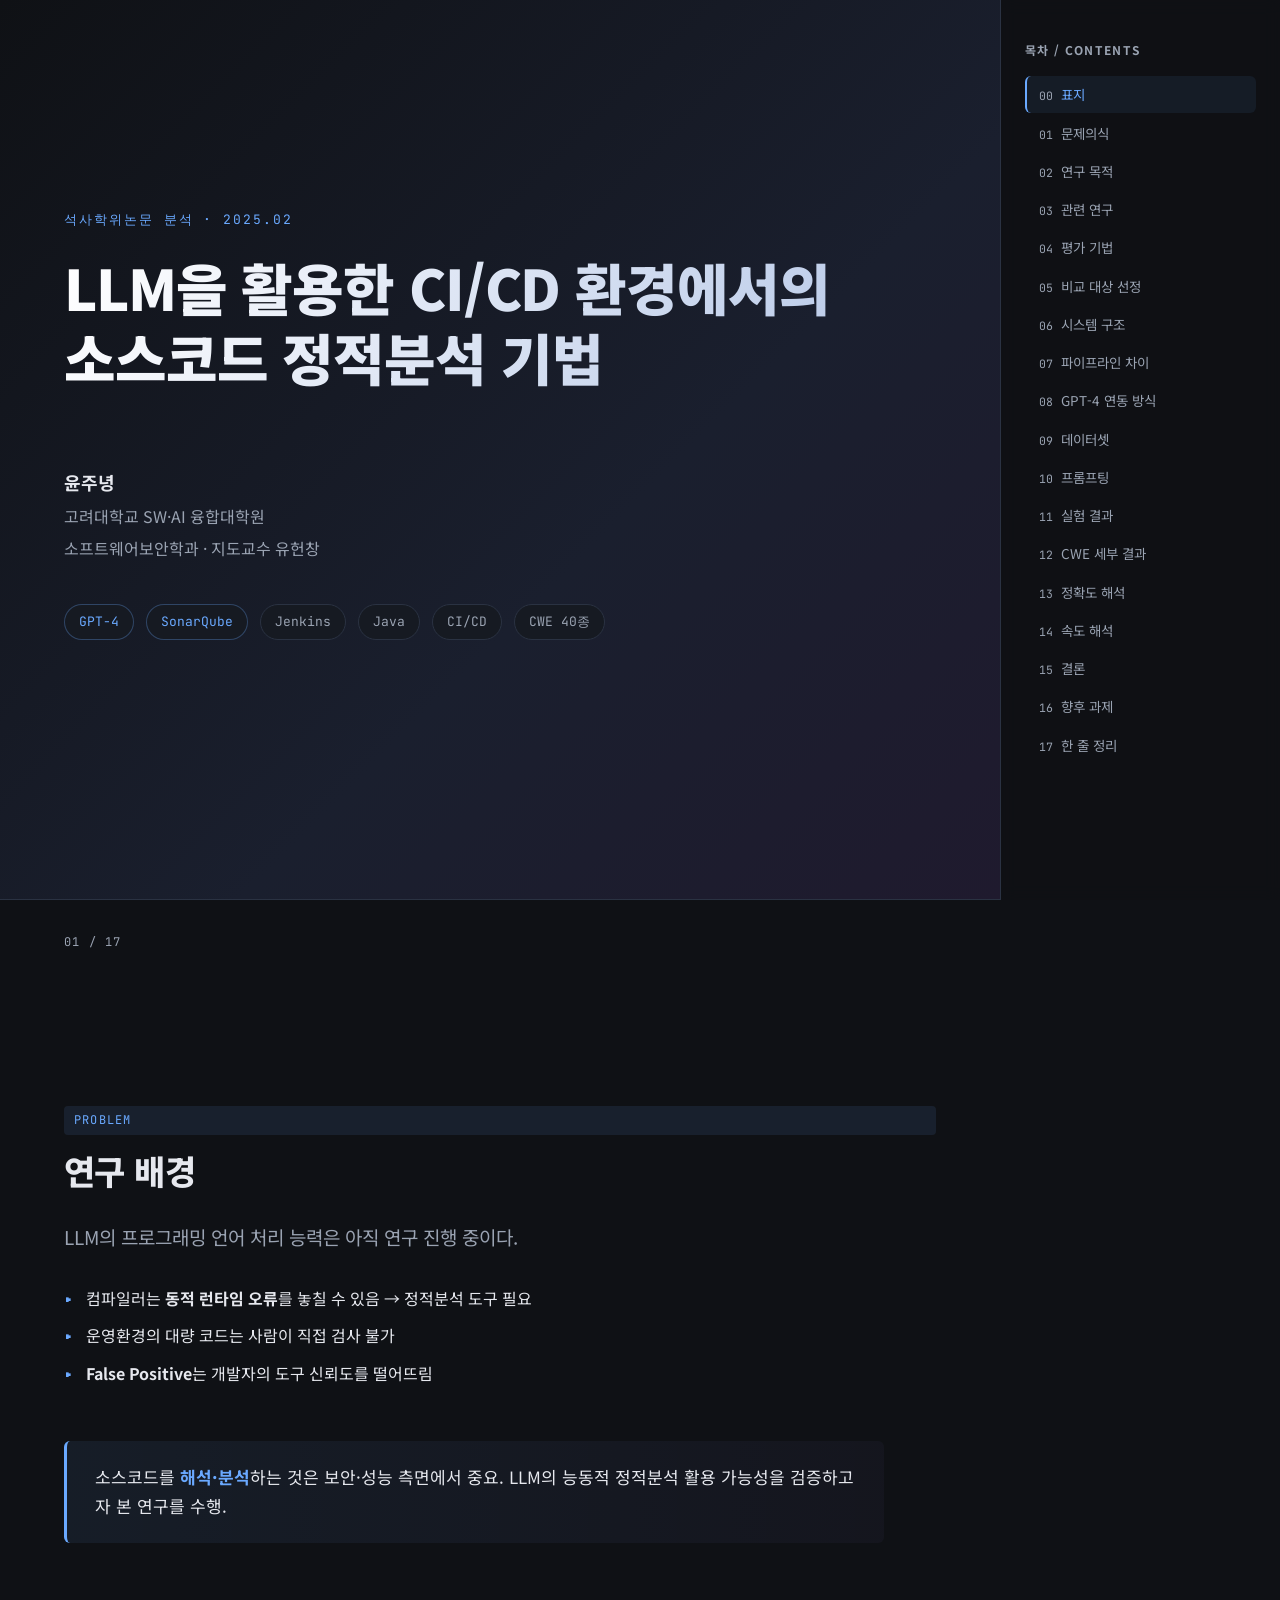
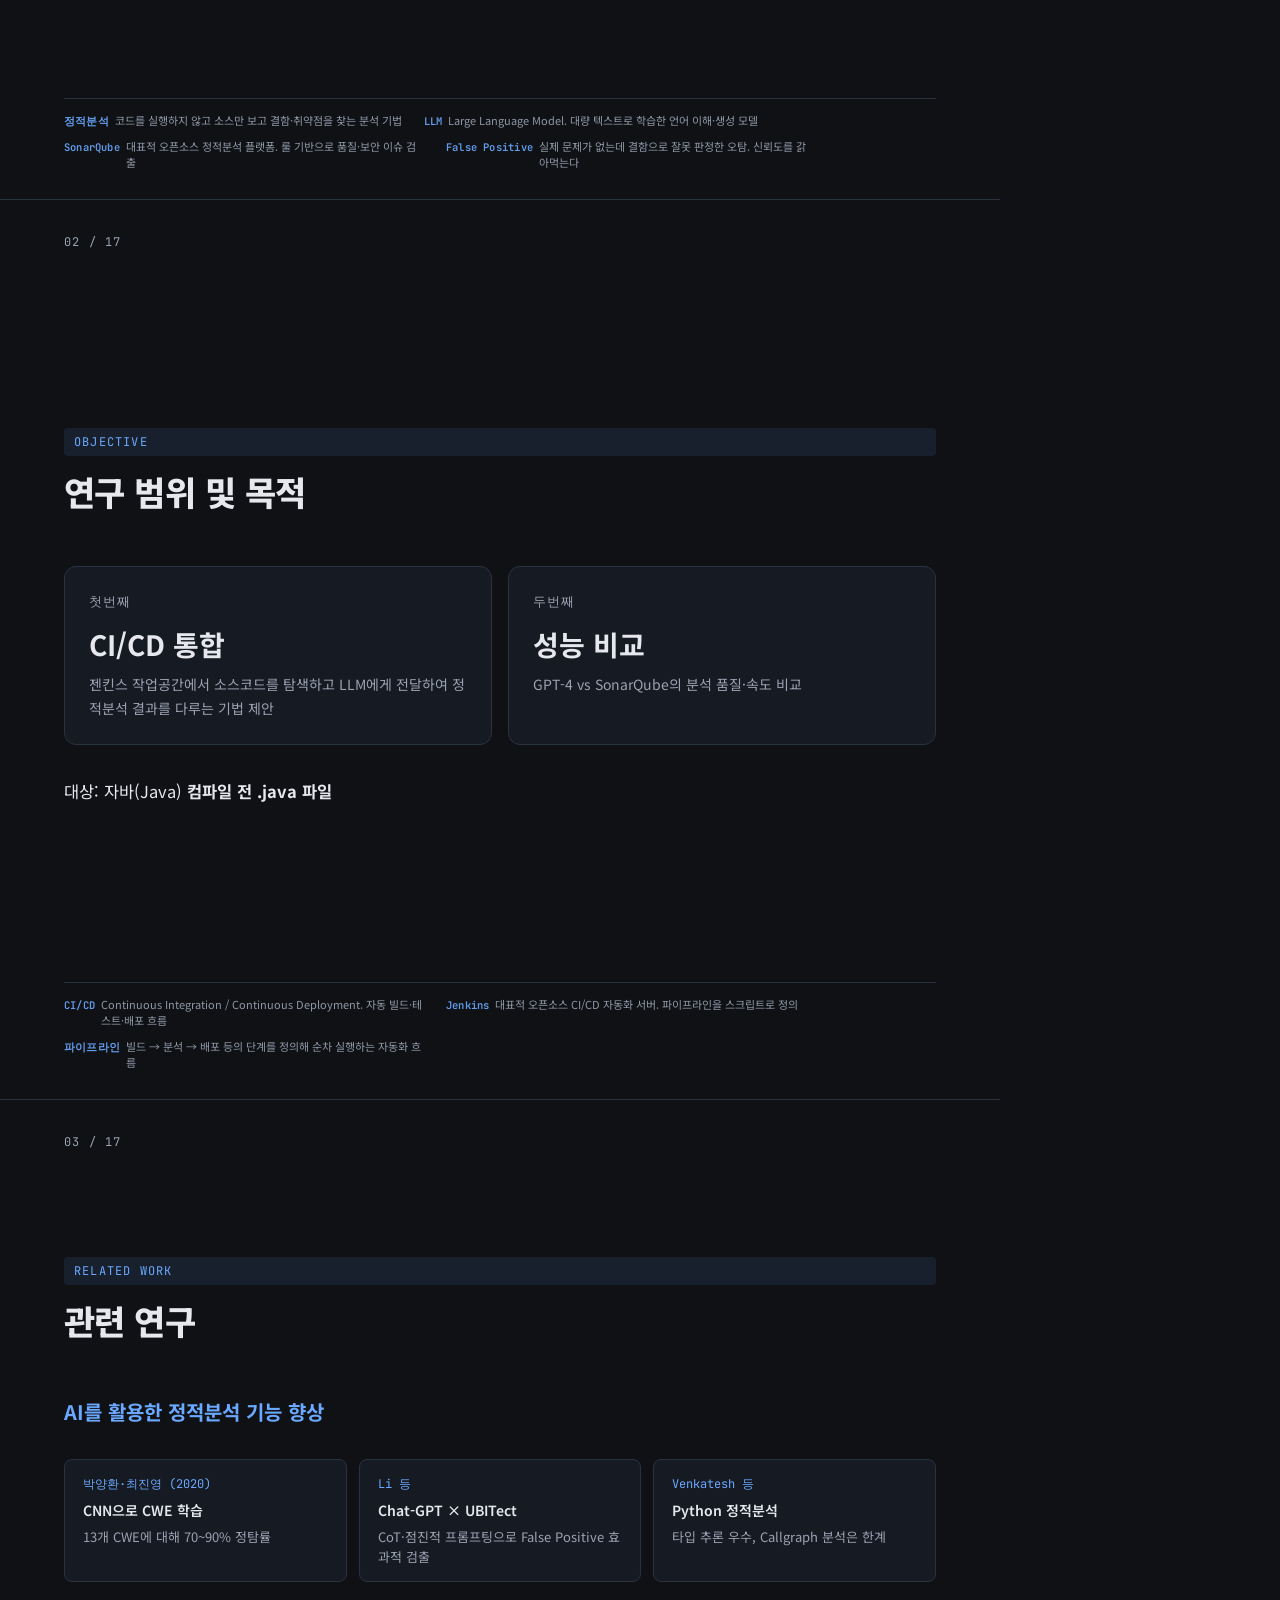
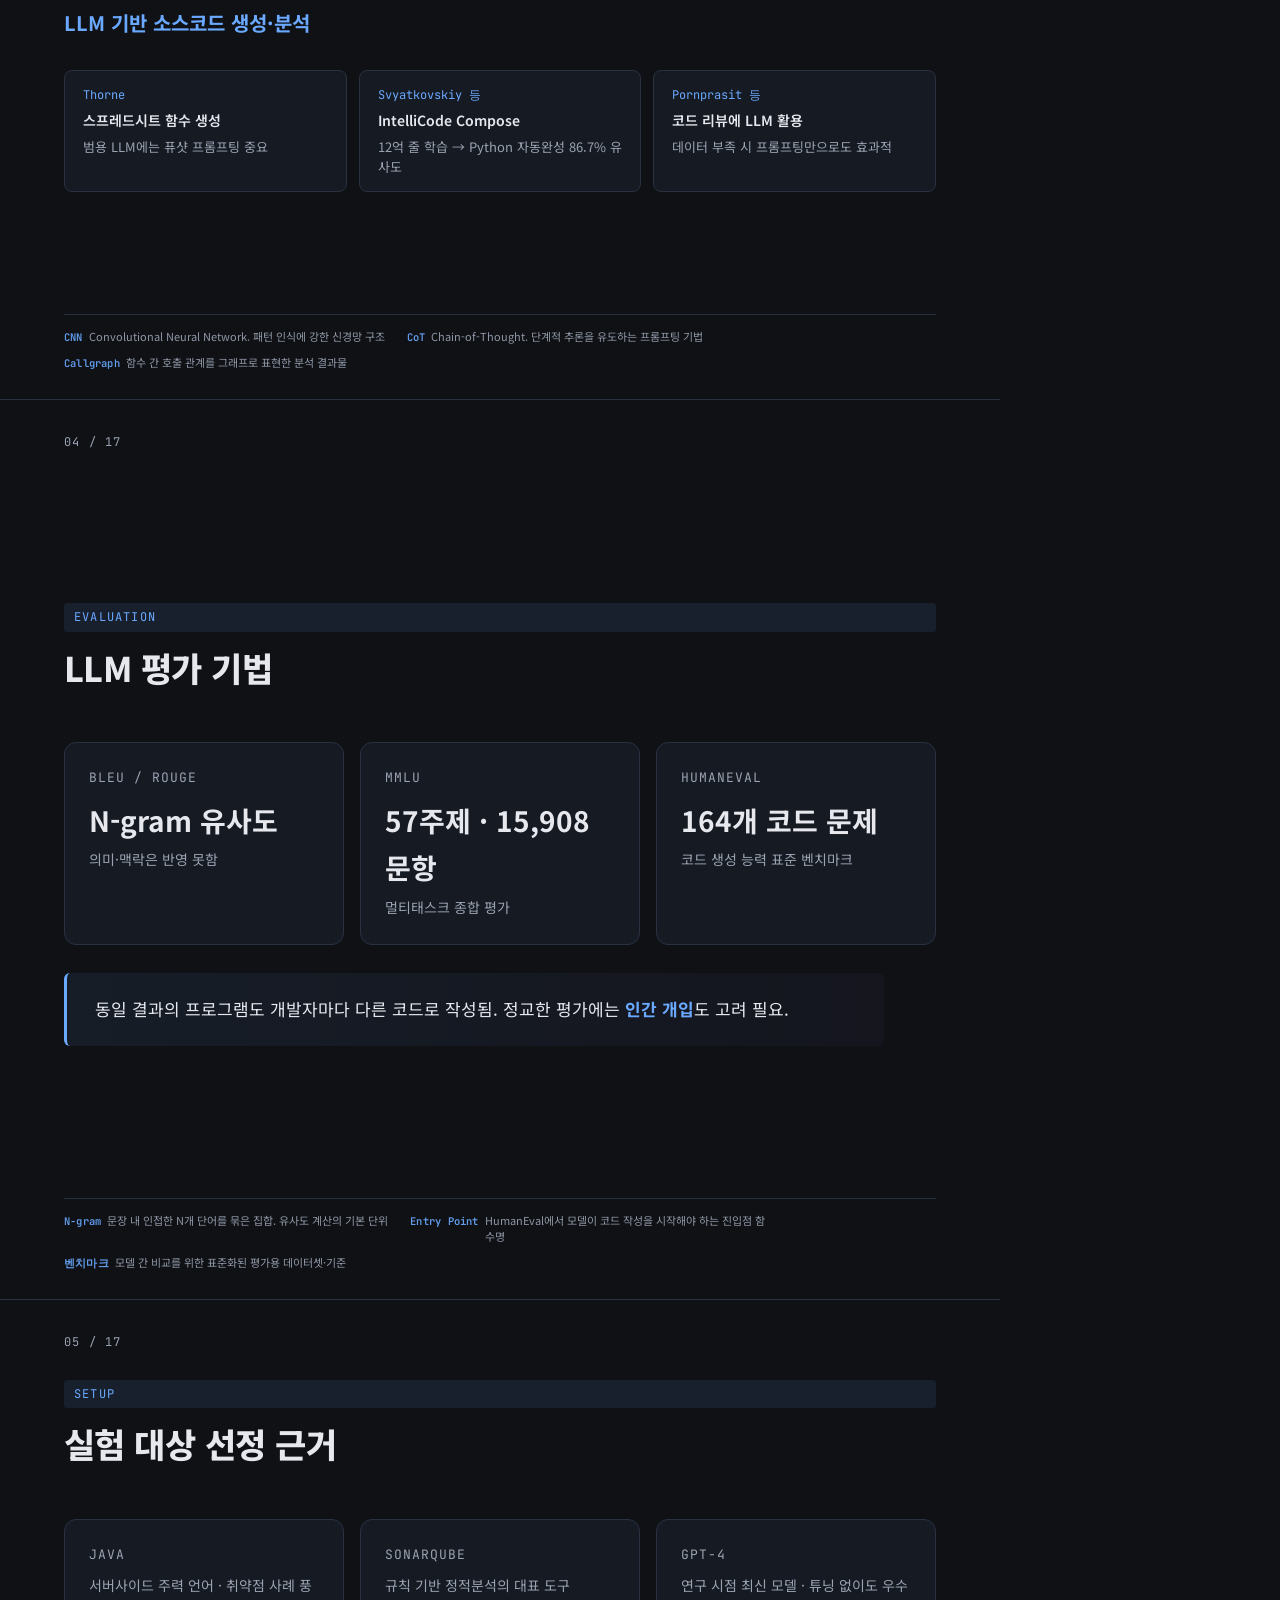
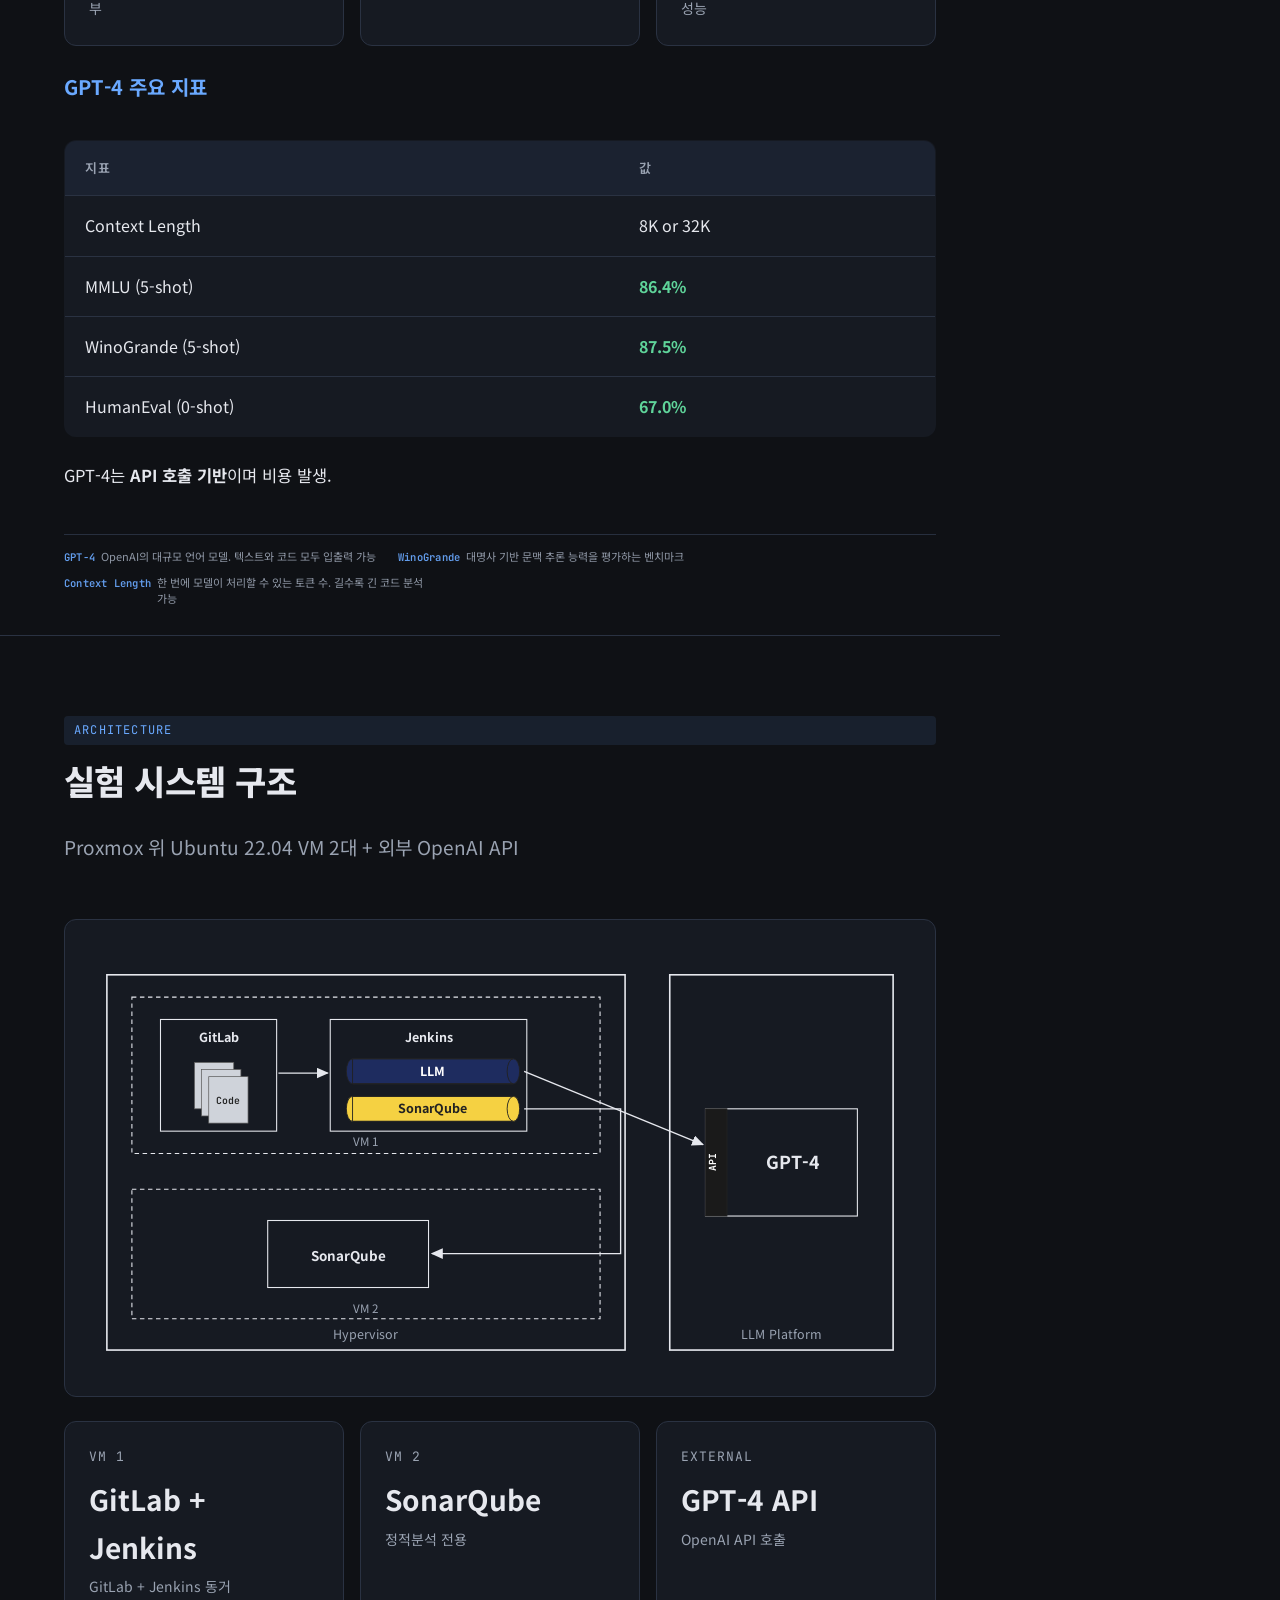
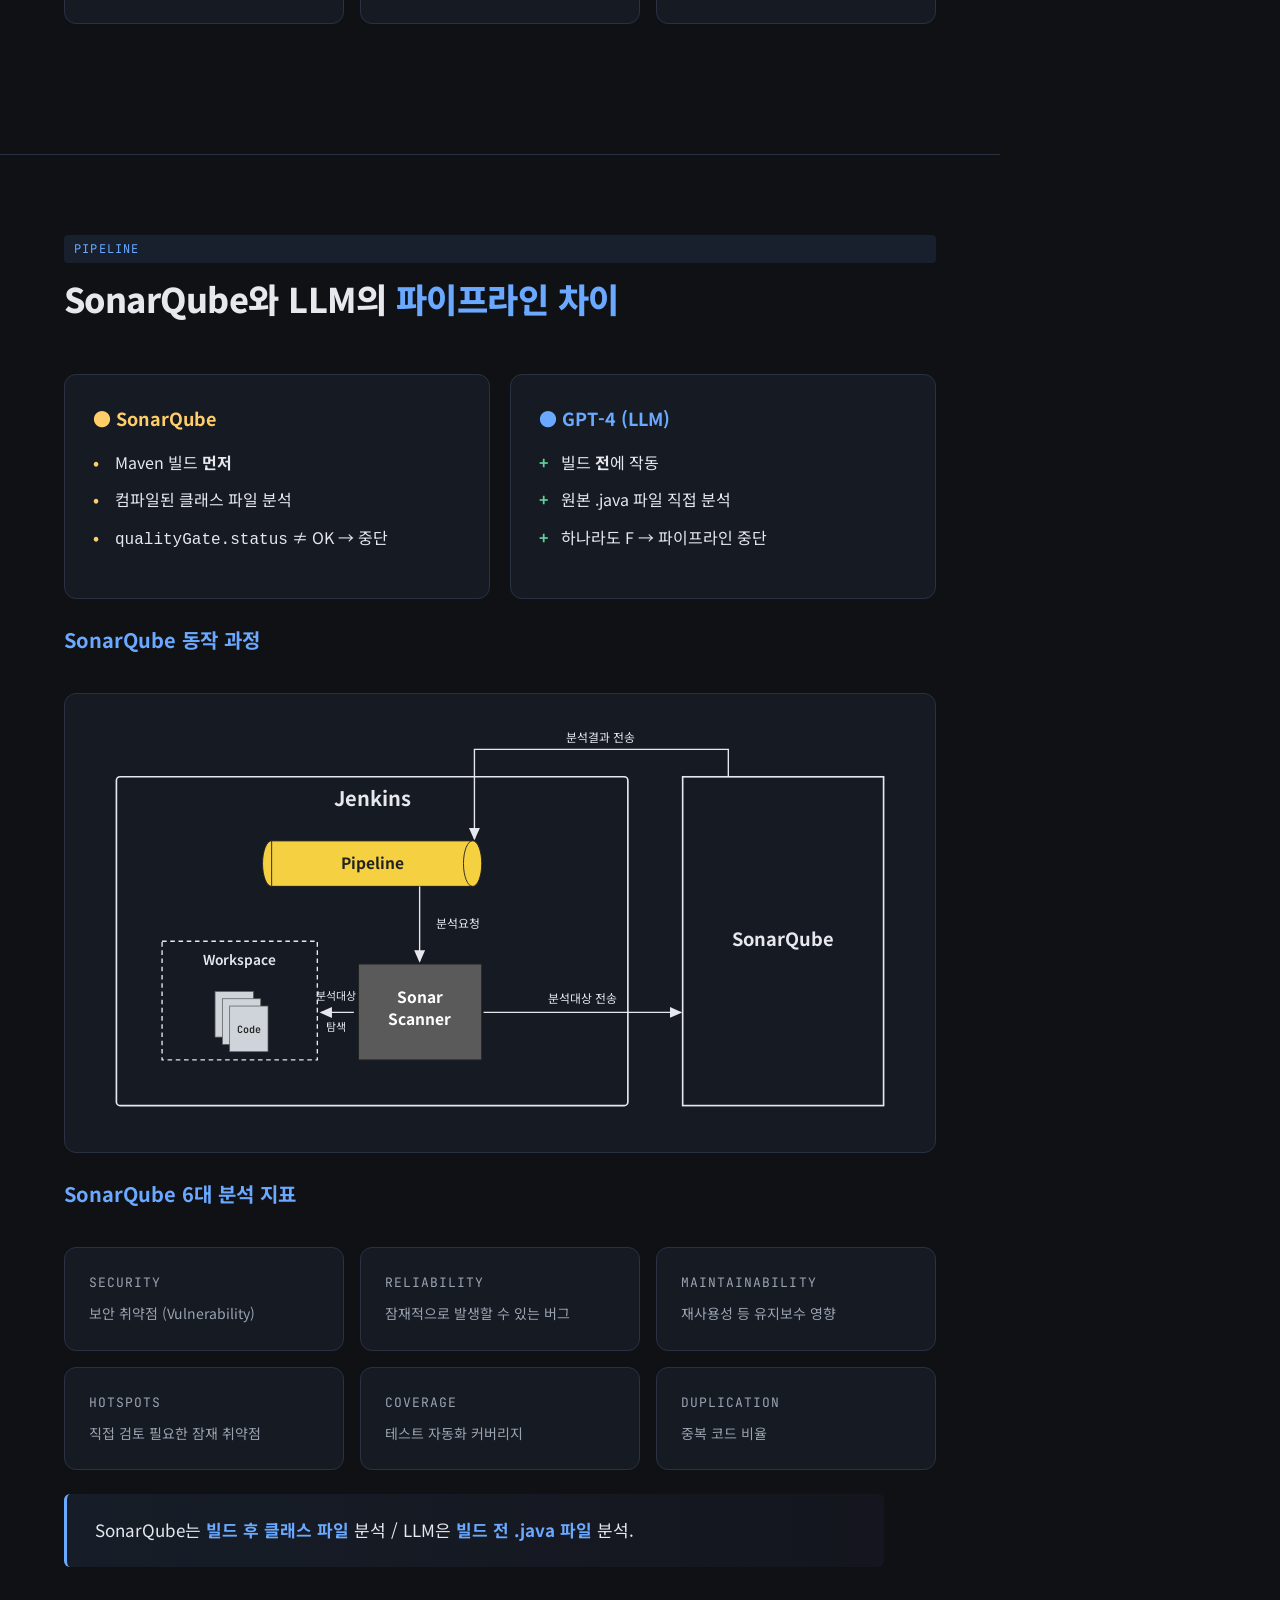
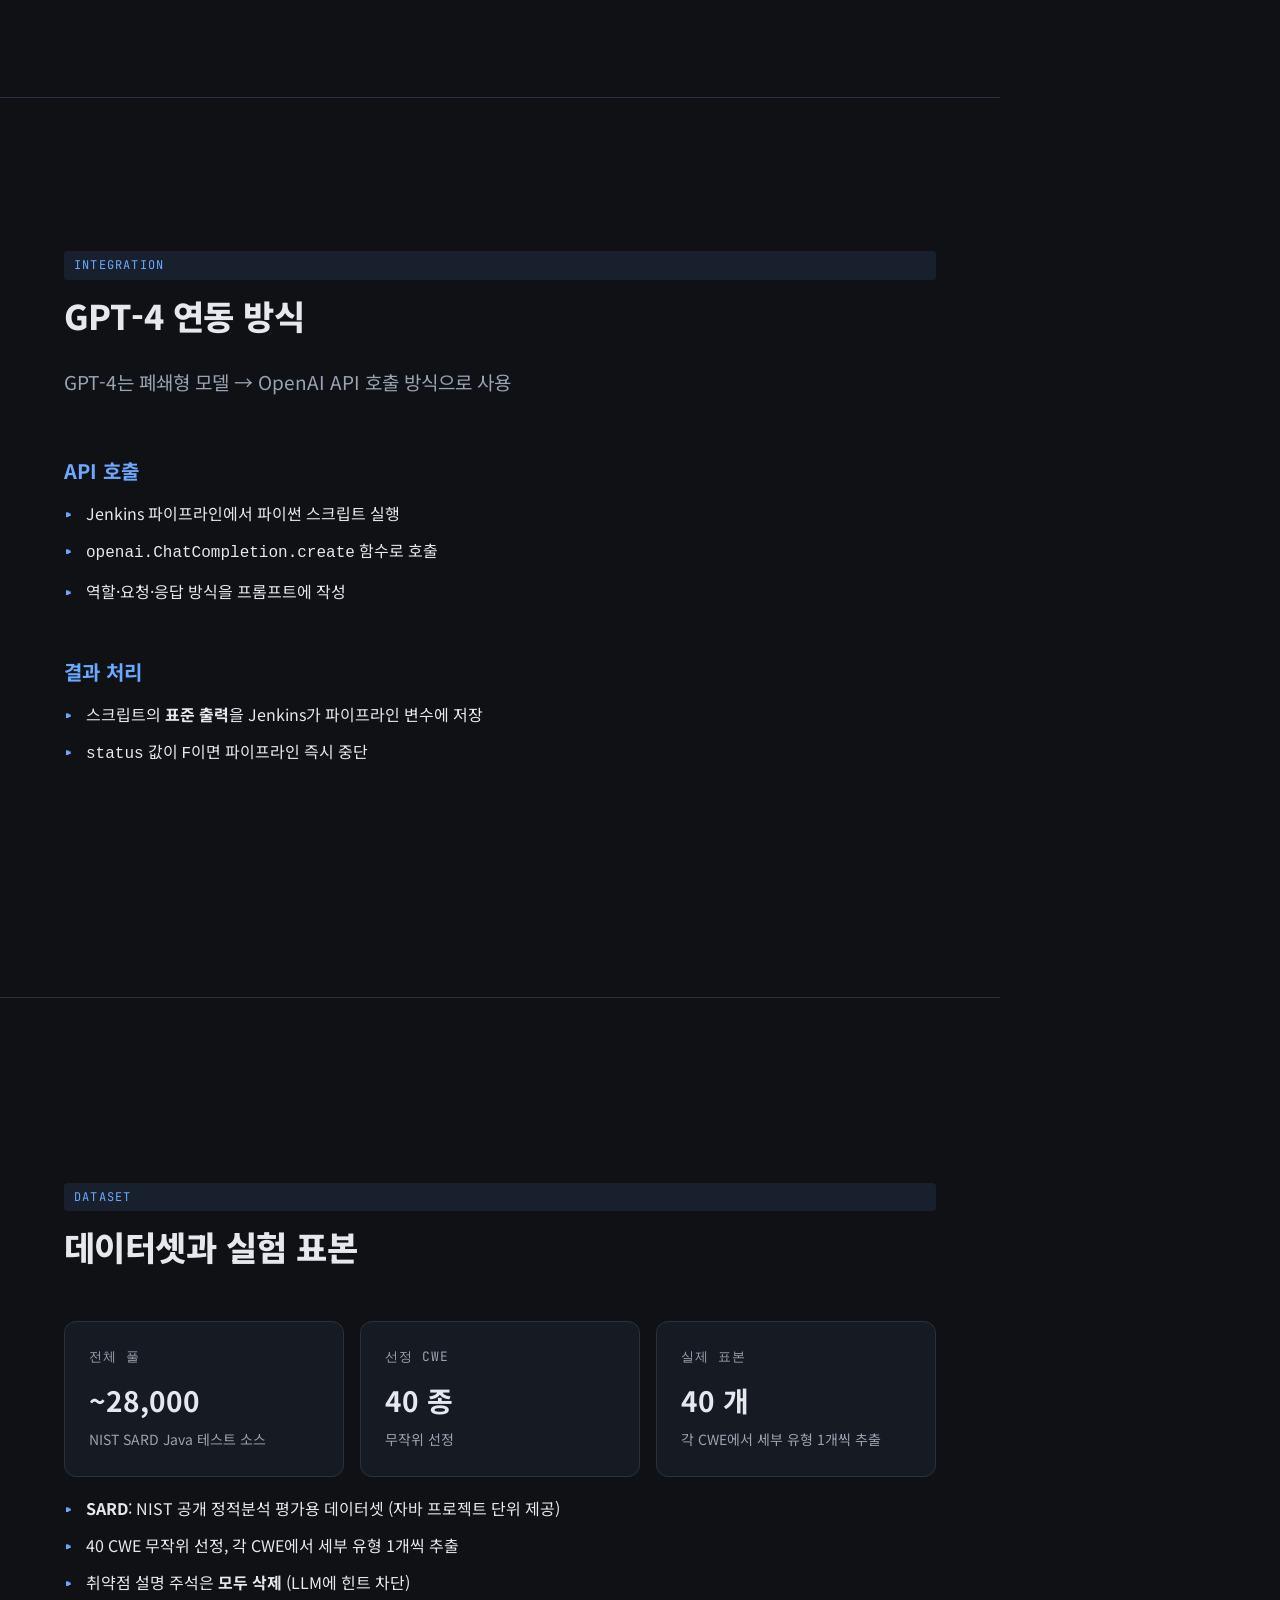
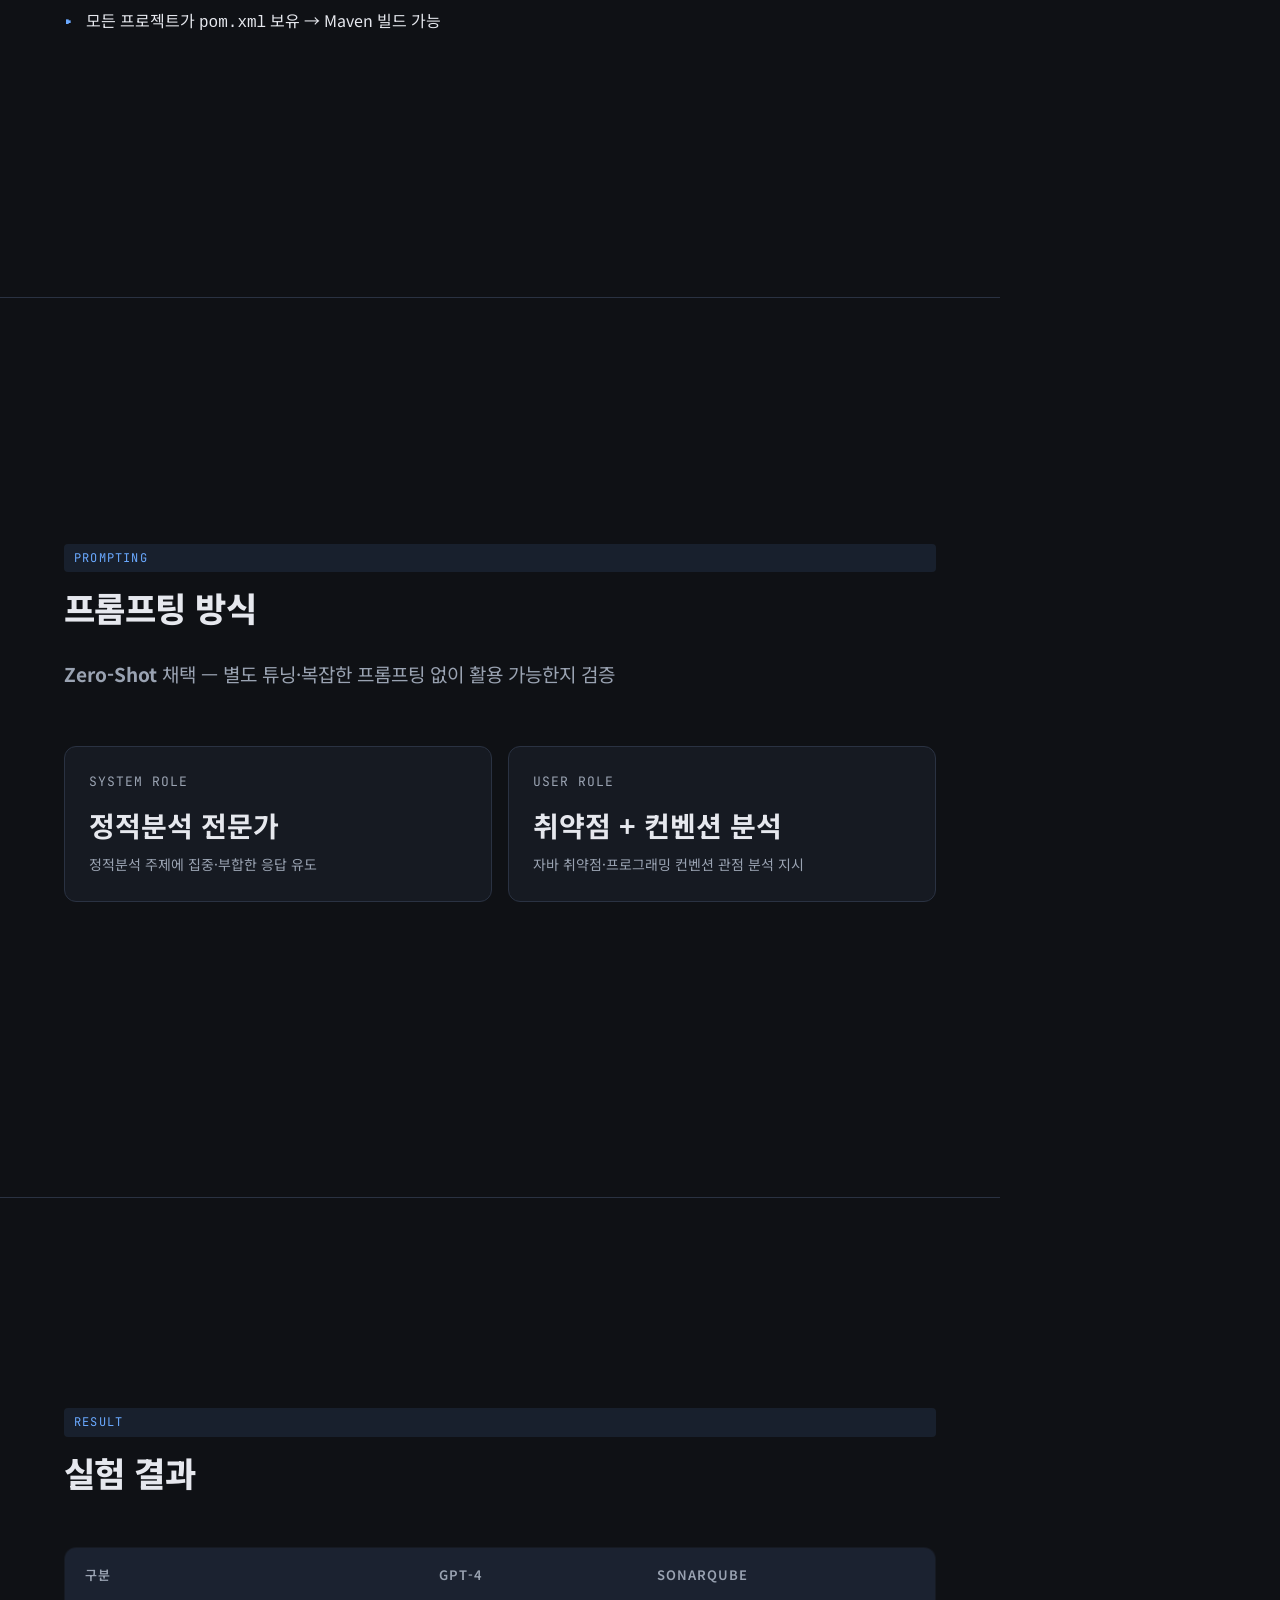
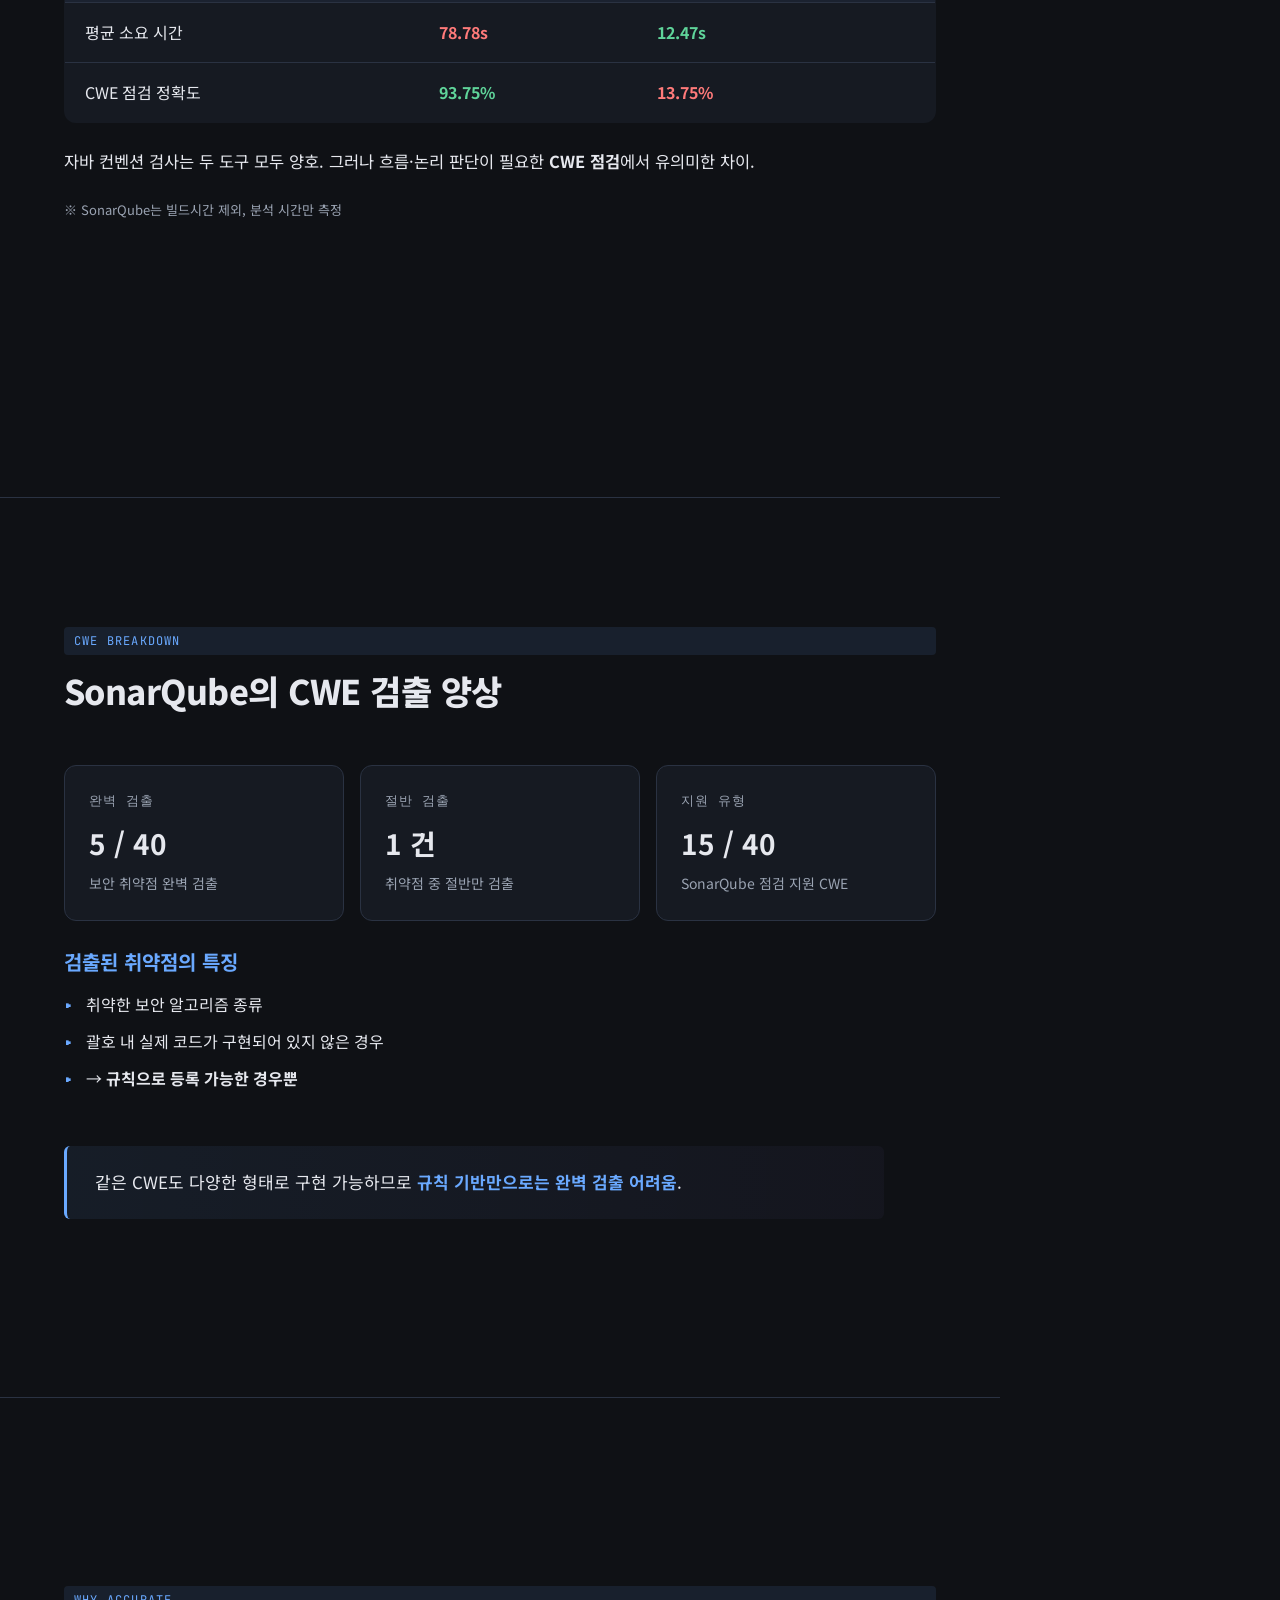
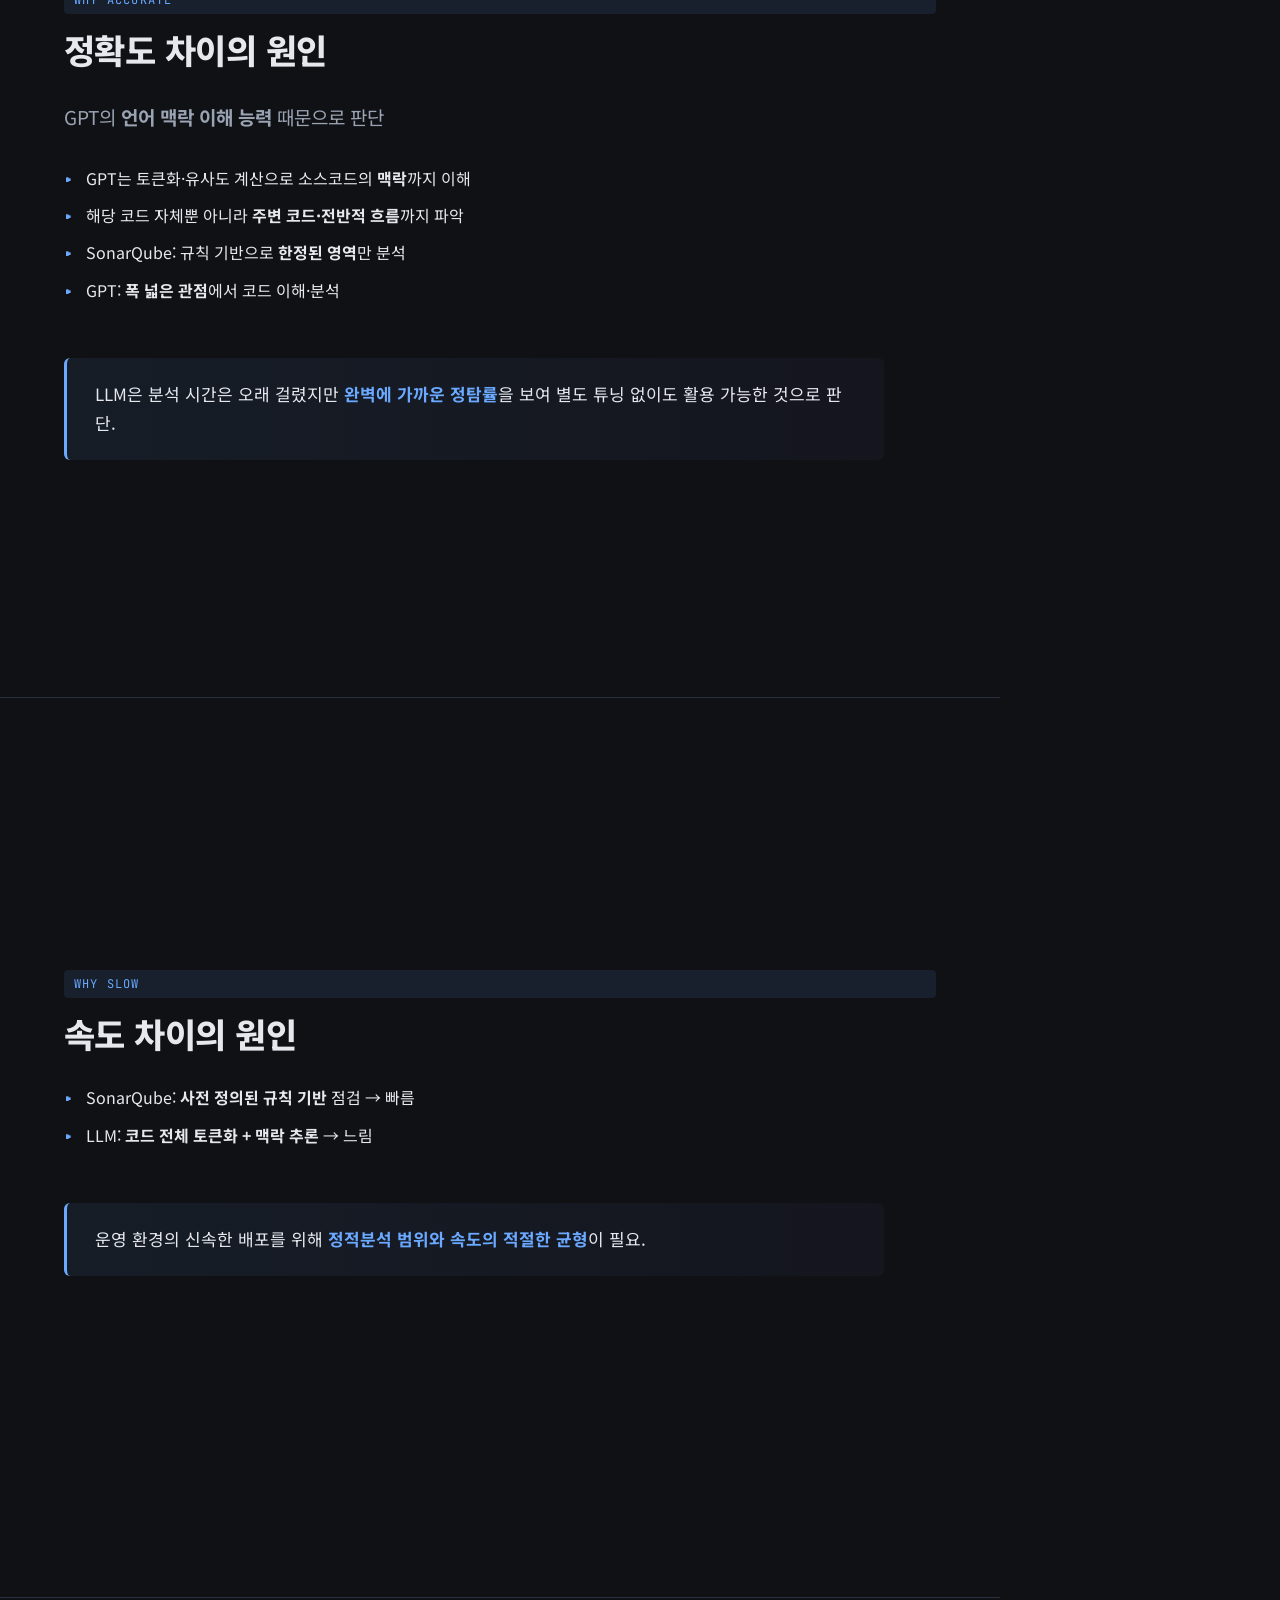
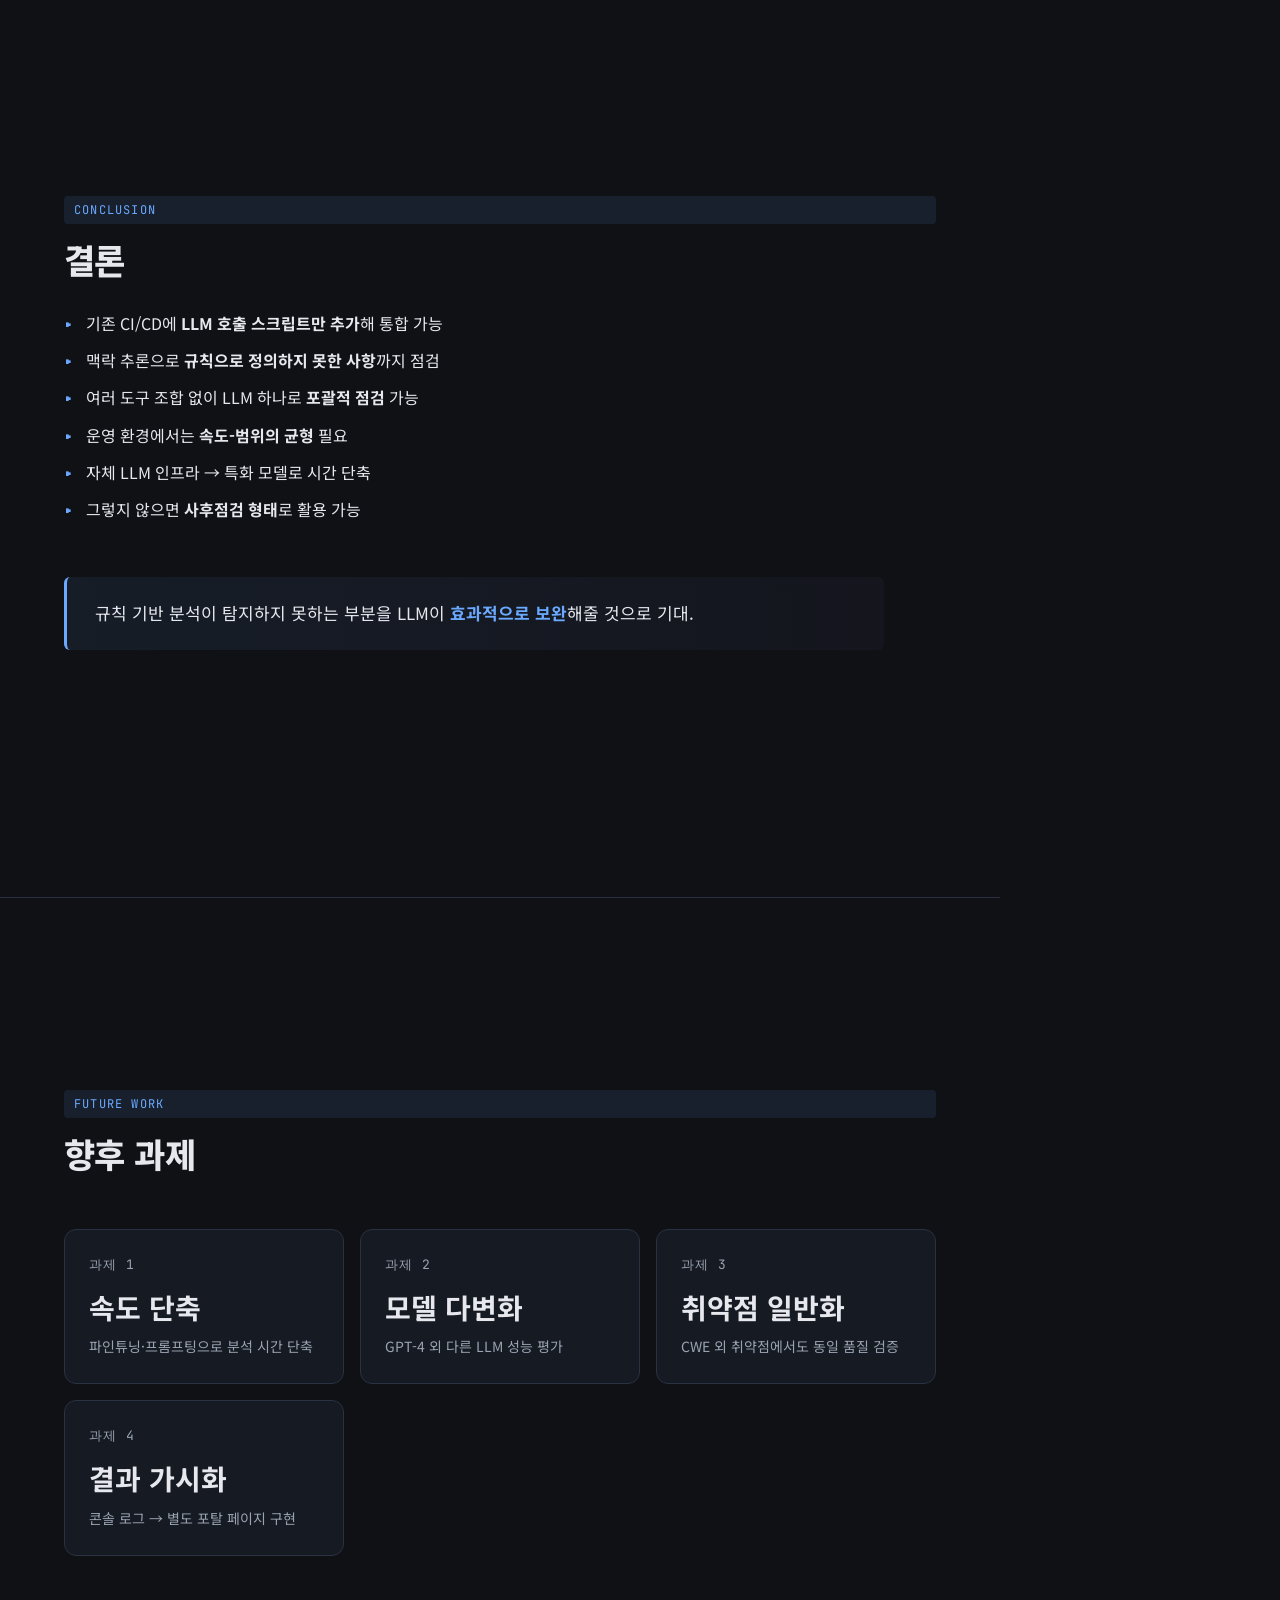
==== commit 23f2979f: "Redraw architecture diagrams to match thesis figures - Slide 6: Hypervisor 컨테이너 안 VM 1(GitLab+Jenkin" ====
--- a/presentation.html
+++ b/presentation.html
@@ -212,78 +212,82 @@
       <p class="lead">Proxmox 위 Ubuntu 22.04 VM 2대 + 외부 OpenAI API</p>
 
       <div class="arch">
-        <svg viewBox="0 0 860 360" xmlns="http://www.w3.org/2000/svg">
+        <svg viewBox="0 0 920 470" xmlns="http://www.w3.org/2000/svg">
           <defs>
-            <marker id="arr" markerWidth="10" markerHeight="10" refX="8" refY="4" orient="auto">
-              <polygon points="0 0, 9 4, 0 8" fill="#9aa3b2"/>
+            <marker id="arrSys" markerWidth="10" markerHeight="10" refX="8" refY="4" orient="auto">
+              <polygon points="0 0, 9 4, 0 8" fill="#e6e8ee"/>
             </marker>
-            <marker id="arrG" markerWidth="10" markerHeight="10" refX="8" refY="4" orient="auto">
-              <polygon points="0 0, 9 4, 0 8" fill="#5fd49a"/>
-            </marker>
-            <marker id="arrW" markerWidth="10" markerHeight="10" refX="8" refY="4" orient="auto">
-              <polygon points="0 0, 9 4, 0 8" fill="#ffce6a"/>
-            </marker>
-            <linearGradient id="pipeGrad" x1="0%" y1="0%" x2="100%" y2="0%">
-              <stop offset="0%" stop-color="#1a2436" />
-              <stop offset="100%" stop-color="#212c44" />
-            </linearGradient>
           </defs>
 
-          <!-- Git Repository (top-left) -->
+          <!-- Hypervisor outer box -->
+          <rect x="20" y="30" width="580" height="420" fill="none" stroke="#e6e8ee" stroke-width="1.8"/>
+          <text x="310" y="438" text-anchor="middle" fill="#9aa3b2" font-size="14" font-family="Noto Sans KR">Hypervisor</text>
+
+          <!-- VM 1 dashed -->
+          <rect x="48" y="55" width="524" height="175" fill="none" stroke="#e6e8ee" stroke-width="1.2" stroke-dasharray="5,4"/>
+          <text x="310" y="222" text-anchor="middle" fill="#9aa3b2" font-size="13" font-family="Noto Sans KR">VM 1</text>
+
+          <!-- GitLab box -->
+          <rect x="80" y="80" width="130" height="125" fill="none" stroke="#e6e8ee" stroke-width="1.2"/>
+          <text x="145" y="105" text-anchor="middle" fill="#e6e8ee" font-size="14" font-family="Noto Sans KR" font-weight="700">GitLab</text>
           <g>
-            <rect x="40" y="50" width="160" height="80" rx="10" fill="#1b2230" stroke="#2a3242"/>
-            <text x="120" y="85" text-anchor="middle" fill="#e6e8ee" font-size="14" font-family="Noto Sans KR" font-weight="600">Git 저장소</text>
-            <text x="120" y="108" text-anchor="middle" fill="#9aa3b2" font-size="11" font-family="JetBrains Mono">GitLab</text>
+            <rect x="118" y="128" width="44" height="52" fill="#cfd3da" stroke="#5a5a5a" stroke-width="0.8"/>
+            <rect x="126" y="136" width="44" height="52" fill="#cfd3da" stroke="#5a5a5a" stroke-width="0.8"/>
+            <rect x="134" y="144" width="44" height="52" fill="#cfd3da" stroke="#5a5a5a" stroke-width="0.8"/>
+            <text x="156" y="175" text-anchor="middle" fill="#222" font-size="11" font-family="JetBrains Mono" font-weight="600">Code</text>
           </g>
 
-          <!-- Local Dev Env (bottom-left) -->
+          <!-- Jenkins box -->
+          <rect x="270" y="80" width="220" height="125" fill="none" stroke="#e6e8ee" stroke-width="1.2"/>
+          <text x="380" y="105" text-anchor="middle" fill="#e6e8ee" font-size="14" font-family="Noto Sans KR" font-weight="700">Jenkins</text>
+
+          <!-- LLM cylinder (dark blue) -->
           <g>
-            <rect x="40" y="230" width="160" height="80" rx="10" fill="#1b2230" stroke="#2a3242"/>
-            <text x="120" y="262" text-anchor="middle" fill="#e6e8ee" font-size="14" font-family="Noto Sans KR" font-weight="600">로컬 개발환경</text>
-            <text x="120" y="284" text-anchor="middle" fill="#9aa3b2" font-size="11" font-family="JetBrains Mono">IDE</text>
+            <ellipse cx="295" cy="138" rx="7" ry="14" fill="#1e2c5f" stroke="#222"/>
+            <rect x="295" y="124" width="180" height="28" fill="#1e2c5f" stroke="#222"/>
+            <ellipse cx="475" cy="138" rx="7" ry="14" fill="#1e2c5f" stroke="#222"/>
+            <line x1="295" y1="124" x2="475" y2="124" stroke="#222"/>
+            <line x1="295" y1="152" x2="475" y2="152" stroke="#222"/>
+            <text x="385" y="143" text-anchor="middle" fill="#fff" font-size="14" font-family="Noto Sans KR" font-weight="700">LLM</text>
           </g>
 
-          <!-- Jenkins pipeline (center, pipe shape) -->
+          <!-- SonarQube cylinder (yellow) -->
           <g>
-            <rect x="290" y="50" width="280" height="80" rx="40" fill="url(#pipeGrad)" stroke="#6aa9ff" stroke-width="1.5"/>
-            <text x="430" y="85" text-anchor="middle" fill="#6aa9ff" font-size="15" font-family="Noto Sans KR" font-weight="700">젠킨스 CI/CD 파이프라인</text>
-            <text x="430" y="106" text-anchor="middle" fill="#9aa3b2" font-size="11" font-family="JetBrains Mono">Jenkins</text>
+            <ellipse cx="295" cy="180" rx="7" ry="14" fill="#f5d142" stroke="#222"/>
+            <rect x="295" y="166" width="180" height="28" fill="#f5d142" stroke="#222"/>
+            <ellipse cx="475" cy="180" rx="7" ry="14" fill="#f5d142" stroke="#222"/>
+            <line x1="295" y1="166" x2="475" y2="166" stroke="#222"/>
+            <line x1="295" y1="194" x2="475" y2="194" stroke="#222"/>
+            <text x="385" y="185" text-anchor="middle" fill="#222" font-size="14" font-family="Noto Sans KR" font-weight="700">SonarQube</text>
           </g>
 
-          <!-- LLM (top-right) -->
-          <g>
-            <rect x="660" y="30" width="160" height="100" rx="10" fill="#1b2230" stroke="#2a3242"/>
-            <text x="740" y="68" text-anchor="middle" fill="#e6e8ee" font-size="14" font-family="Noto Sans KR" font-weight="600">LLM</text>
-            <text x="740" y="92" text-anchor="middle" fill="#9aa3b2" font-size="11" font-family="JetBrains Mono">GPT-4 API</text>
-            <circle cx="740" cy="113" r="3" fill="#6aa9ff"/>
-            <circle cx="730" cy="113" r="3" fill="#9b87ff"/>
-            <circle cx="750" cy="113" r="3" fill="#9b87ff"/>
-          </g>
-
-          <!-- Static Analysis Tool (bottom-right) -->
-          <g>
-            <rect x="660" y="220" width="160" height="100" rx="10" fill="#1b2230" stroke="#2a3242"/>
-            <text x="740" y="258" text-anchor="middle" fill="#e6e8ee" font-size="14" font-family="Noto Sans KR" font-weight="600">정적분석 도구</text>
-            <text x="740" y="282" text-anchor="middle" fill="#9aa3b2" font-size="11" font-family="JetBrains Mono">SonarQube</text>
-          </g>
-
-          <!-- ① Git Push: IDE → Git Repo -->
-          <line x1="120" y1="225" x2="120" y2="135" stroke="#9aa3b2" stroke-width="1.5" marker-end="url(#arr)"/>
-          <text x="135" y="190" fill="#6aa9ff" font-size="12" font-family="JetBrains Mono">① Git Push</text>
-
-          <!-- ② Git Clone: Git Repo → Jenkins -->
-          <line x1="205" y1="90" x2="285" y2="90" stroke="#9aa3b2" stroke-width="1.5" marker-end="url(#arr)"/>
-          <text x="217" y="78" fill="#6aa9ff" font-size="12" font-family="JetBrains Mono">② Git Clone</text>
-
-          <!-- ③-1: Jenkins → LLM (dashed, green) -->
-          <line x1="575" y1="80" x2="655" y2="80" stroke="#5fd49a" stroke-width="1.5" stroke-dasharray="6,4" marker-end="url(#arrG)"/>
-          <text x="582" y="42" fill="#5fd49a" font-size="11" font-family="JetBrains Mono">③-1 LLM을 통한</text>
-          <text x="582" y="58" fill="#5fd49a" font-size="11" font-family="JetBrains Mono">정적분석</text>
-
-          <!-- ③-2: Jenkins → SonarQube (dashed, warn) -->
-          <path d="M 575 110 Q 620 110 655 250" stroke="#ffce6a" stroke-width="1.5" stroke-dasharray="6,4" fill="none" marker-end="url(#arrW)"/>
-          <text x="585" y="200" fill="#ffce6a" font-size="11" font-family="JetBrains Mono">③-2 SonarQube를</text>
-          <text x="585" y="216" fill="#ffce6a" font-size="11" font-family="JetBrains Mono">통한 정적분석</text>
+          <!-- VM 2 dashed -->
+          <rect x="48" y="270" width="524" height="145" fill="none" stroke="#e6e8ee" stroke-width="1.2" stroke-dasharray="5,4"/>
+          <text x="310" y="408" text-anchor="middle" fill="#9aa3b2" font-size="13" font-family="Noto Sans KR">VM 2</text>
+
+          <!-- SonarQube in VM 2 -->
+          <rect x="200" y="305" width="180" height="75" fill="none" stroke="#e6e8ee" stroke-width="1.2"/>
+          <text x="290" y="350" text-anchor="middle" fill="#e6e8ee" font-size="15" font-family="Noto Sans KR" font-weight="700">SonarQube</text>
+
+          <!-- LLM Platform outer box -->
+          <rect x="650" y="30" width="250" height="420" fill="none" stroke="#e6e8ee" stroke-width="1.8"/>
+          <text x="775" y="438" text-anchor="middle" fill="#9aa3b2" font-size="14" font-family="Noto Sans KR">LLM Platform</text>
+
+          <!-- API + GPT-4 box -->
+          <rect x="690" y="180" width="170" height="120" fill="none" stroke="#e6e8ee" stroke-width="1.2"/>
+          <rect x="690" y="180" width="24" height="120" fill="#1a1a1a" stroke="#222"/>
+          <text x="702" y="240" text-anchor="middle" fill="#fff" font-size="11" font-family="JetBrains Mono" font-weight="700" transform="rotate(-90 702 240)">API</text>
+          <text x="788" y="247" text-anchor="middle" fill="#e6e8ee" font-size="20" font-family="Noto Sans KR" font-weight="700">GPT-4</text>
+
+          <!-- Arrows -->
+          <!-- GitLab → Jenkins -->
+          <line x1="212" y1="140" x2="267" y2="140" stroke="#e6e8ee" stroke-width="1.5" marker-end="url(#arrSys)"/>
+
+          <!-- LLM cylinder → GPT-4 API -->
+          <line x1="487" y1="138" x2="687" y2="220" stroke="#e6e8ee" stroke-width="1.5" marker-end="url(#arrSys)"/>
+
+          <!-- SonarQube cylinder → VM 2 SonarQube (U-shape) -->
+          <path d="M 487 180 L 595 180 L 595 342 L 384 342" stroke="#e6e8ee" stroke-width="1.5" fill="none" marker-end="url(#arrSys)"/>
         </svg>
       </div>
 
@@ -336,65 +340,65 @@
         </div>
       </div>
 
-      <h3>SonarQube 내부 동작 흐름</h3>
+      <h3>SonarQube 동작 과정</h3>
       <div class="arch">
-        <svg viewBox="0 0 860 280" xmlns="http://www.w3.org/2000/svg">
+        <svg viewBox="0 0 900 440" xmlns="http://www.w3.org/2000/svg">
           <defs>
-            <marker id="arrS" markerWidth="10" markerHeight="10" refX="8" refY="4" orient="auto">
-              <polygon points="0 0, 9 4, 0 8" fill="#9aa3b2"/>
-            </marker>
-            <marker id="arrSW" markerWidth="10" markerHeight="10" refX="8" refY="4" orient="auto">
-              <polygon points="0 0, 9 4, 0 8" fill="#ffce6a"/>
+            <marker id="arrSn" markerWidth="10" markerHeight="10" refX="8" refY="4" orient="auto">
+              <polygon points="0 0, 9 4, 0 8" fill="#e6e8ee"/>
             </marker>
           </defs>
 
-          <!-- Jenkins Workspace -->
+          <!-- Jenkins outer container -->
+          <rect x="30" y="60" width="560" height="360" rx="4" fill="none" stroke="#e6e8ee" stroke-width="1.8"/>
+          <text x="310" y="92" text-anchor="middle" fill="#e6e8ee" font-size="22" font-family="Noto Sans KR" font-weight="700">Jenkins</text>
+
+          <!-- Pipeline cylinder (yellow) -->
           <g>
-            <rect x="20" y="100" width="160" height="80" rx="10" fill="#1b2230" stroke="#2a3242"/>
-            <text x="100" y="135" text-anchor="middle" fill="#e6e8ee" font-size="13" font-family="Noto Sans KR" font-weight="600">Jenkins 작업공간</text>
-            <text x="100" y="158" text-anchor="middle" fill="#9aa3b2" font-size="10" font-family="JetBrains Mono">.class files</text>
+            <ellipse cx="200" cy="155" rx="10" ry="25" fill="#f5d142" stroke="#222" stroke-width="1"/>
+            <rect x="200" y="130" width="220" height="50" fill="#f5d142" stroke="#222" stroke-width="1"/>
+            <ellipse cx="420" cy="155" rx="10" ry="25" fill="#f5d142" stroke="#222" stroke-width="1"/>
+            <line x1="200" y1="130" x2="420" y2="130" stroke="#222" stroke-width="1"/>
+            <line x1="200" y1="180" x2="420" y2="180" stroke="#222" stroke-width="1"/>
+            <text x="310" y="161" text-anchor="middle" fill="#222" font-size="17" font-family="Noto Sans KR" font-weight="700">Pipeline</text>
           </g>
 
-          <!-- SonarScanner (plugin in Jenkins) -->
+          <!-- Workspace dashed box -->
+          <rect x="80" y="240" width="170" height="130" fill="none" stroke="#e6e8ee" stroke-width="1.5" stroke-dasharray="5,4"/>
+          <text x="165" y="266" text-anchor="middle" fill="#e6e8ee" font-size="15" font-family="Noto Sans KR" font-weight="600">Workspace</text>
+          <!-- Code file icons -->
           <g>
-            <rect x="240" y="100" width="160" height="80" rx="10" fill="#1f2a40" stroke="#6aa9ff" stroke-width="1.5"/>
-            <text x="320" y="130" text-anchor="middle" fill="#6aa9ff" font-size="13" font-family="Noto Sans KR" font-weight="700">SonarScanner</text>
-            <text x="320" y="151" text-anchor="middle" fill="#9aa3b2" font-size="10" font-family="JetBrains Mono">Jenkins Plugin</text>
-            <text x="320" y="167" text-anchor="middle" fill="#9aa3b2" font-size="10" font-family="Noto Sans KR">파일 탐색·전송</text>
+            <rect x="138" y="295" width="42" height="50" fill="#cfd3da" stroke="#5a5a5a" stroke-width="0.8"/>
+            <rect x="146" y="303" width="42" height="50" fill="#cfd3da" stroke="#5a5a5a" stroke-width="0.8"/>
+            <rect x="154" y="311" width="42" height="50" fill="#cfd3da" stroke="#5a5a5a" stroke-width="0.8"/>
+            <text x="175" y="340" text-anchor="middle" fill="#222" font-size="11" font-family="JetBrains Mono" font-weight="600">Code</text>
           </g>
 
-          <!-- SonarQube Server -->
-          <g>
-            <rect x="460" y="60" width="180" height="160" rx="10" fill="#1b2230" stroke="#ffce6a" stroke-width="1.5"/>
-            <text x="550" y="90" text-anchor="middle" fill="#ffce6a" font-size="13" font-family="Noto Sans KR" font-weight="700">SonarQube 서버</text>
-            <line x1="475" y1="100" x2="625" y2="100" stroke="#2a3242"/>
-            <text x="550" y="130" text-anchor="middle" fill="#e6e8ee" font-size="11" font-family="Noto Sans KR">사전 정의된 점검규칙</text>
-            <text x="550" y="150" text-anchor="middle" fill="#9aa3b2" font-size="10" font-family="Noto Sans KR">기반 분석</text>
-            <text x="550" y="182" text-anchor="middle" fill="#e6e8ee" font-size="11" font-family="Noto Sans KR">qualityGate</text>
-            <text x="550" y="200" text-anchor="middle" fill="#9aa3b2" font-size="10" font-family="JetBrains Mono">.status</text>
-          </g>
-
-          <!-- Jenkins (decision) -->
-          <g>
-            <rect x="700" y="100" width="140" height="80" rx="10" fill="#1b2230" stroke="#2a3242"/>
-            <text x="770" y="135" text-anchor="middle" fill="#e6e8ee" font-size="13" font-family="Noto Sans KR" font-weight="600">Jenkins</text>
-            <text x="770" y="158" text-anchor="middle" fill="#9aa3b2" font-size="10" font-family="Noto Sans KR">통과 / 중단</text>
-          </g>
-
-          <!-- ① workspace → scanner -->
-          <line x1="183" y1="140" x2="237" y2="140" stroke="#9aa3b2" stroke-width="1.5" marker-end="url(#arrS)"/>
-          <text x="190" y="130" fill="#6aa9ff" font-size="10" font-family="JetBrains Mono">① 탐색</text>
-
-          <!-- ② scanner → server -->
-          <line x1="403" y1="140" x2="457" y2="140" stroke="#9aa3b2" stroke-width="1.5" marker-end="url(#arrS)"/>
-          <text x="410" y="130" fill="#6aa9ff" font-size="10" font-family="JetBrains Mono">② 전송</text>
-
-          <!-- ③ server → jenkins (webhook) -->
-          <line x1="643" y1="140" x2="697" y2="140" stroke="#ffce6a" stroke-width="1.5" stroke-dasharray="5,3" marker-end="url(#arrSW)"/>
-          <text x="648" y="130" fill="#ffce6a" font-size="10" font-family="JetBrains Mono">③ Webhook</text>
-
-          <!-- caption -->
-          <text x="430" y="252" text-anchor="middle" fill="#9aa3b2" font-size="11" font-family="Noto Sans KR">SonarScanner는 Jenkins 플러그인, 분석 서버는 별도 호스트</text>
+          <!-- Sonar Scanner -->
+          <rect x="295" y="265" width="135" height="105" fill="#5a5a5a" stroke="#222" stroke-width="1"/>
+          <text x="362" y="308" text-anchor="middle" fill="#fff" font-size="17" font-family="Noto Sans KR" font-weight="700">Sonar</text>
+          <text x="362" y="332" text-anchor="middle" fill="#fff" font-size="17" font-family="Noto Sans KR" font-weight="700">Scanner</text>
+
+          <!-- SonarQube outer box -->
+          <rect x="650" y="60" width="220" height="360" fill="none" stroke="#e6e8ee" stroke-width="1.8"/>
+          <text x="760" y="245" text-anchor="middle" fill="#e6e8ee" font-size="20" font-family="Noto Sans KR" font-weight="700">SonarQube</text>
+
+          <!-- ① 분석요청: Pipeline → Sonar Scanner -->
+          <line x1="362" y1="180" x2="362" y2="262" stroke="#e6e8ee" stroke-width="1.5" marker-end="url(#arrSn)"/>
+          <text x="380" y="226" fill="#e6e8ee" font-size="13" font-family="Noto Sans KR">분석요청</text>
+
+          <!-- ② 분석대상 탐색: Sonar Scanner → Workspace -->
+          <line x1="290" y1="318" x2="254" y2="318" stroke="#e6e8ee" stroke-width="1.5" marker-end="url(#arrSn)"/>
+          <text x="270" y="304" text-anchor="middle" fill="#e6e8ee" font-size="12" font-family="Noto Sans KR">분석대상</text>
+          <text x="270" y="338" text-anchor="middle" fill="#e6e8ee" font-size="12" font-family="Noto Sans KR">탐색</text>
+
+          <!-- ③ 분석대상 전송: Sonar Scanner → SonarQube -->
+          <line x1="432" y1="318" x2="648" y2="318" stroke="#e6e8ee" stroke-width="1.5" marker-end="url(#arrSn)"/>
+          <text x="540" y="308" text-anchor="middle" fill="#e6e8ee" font-size="13" font-family="Noto Sans KR">분석대상 전송</text>
+
+          <!-- ④ 분석결과 전송: SonarQube → Pipeline (top route) -->
+          <path d="M 700 60 L 700 30 L 422 30 L 422 128" stroke="#e6e8ee" stroke-width="1.5" fill="none" marker-end="url(#arrSn)"/>
+          <text x="560" y="22" text-anchor="middle" fill="#e6e8ee" font-size="13" font-family="Noto Sans KR">분석결과 전송</text>
         </svg>
       </div>
 
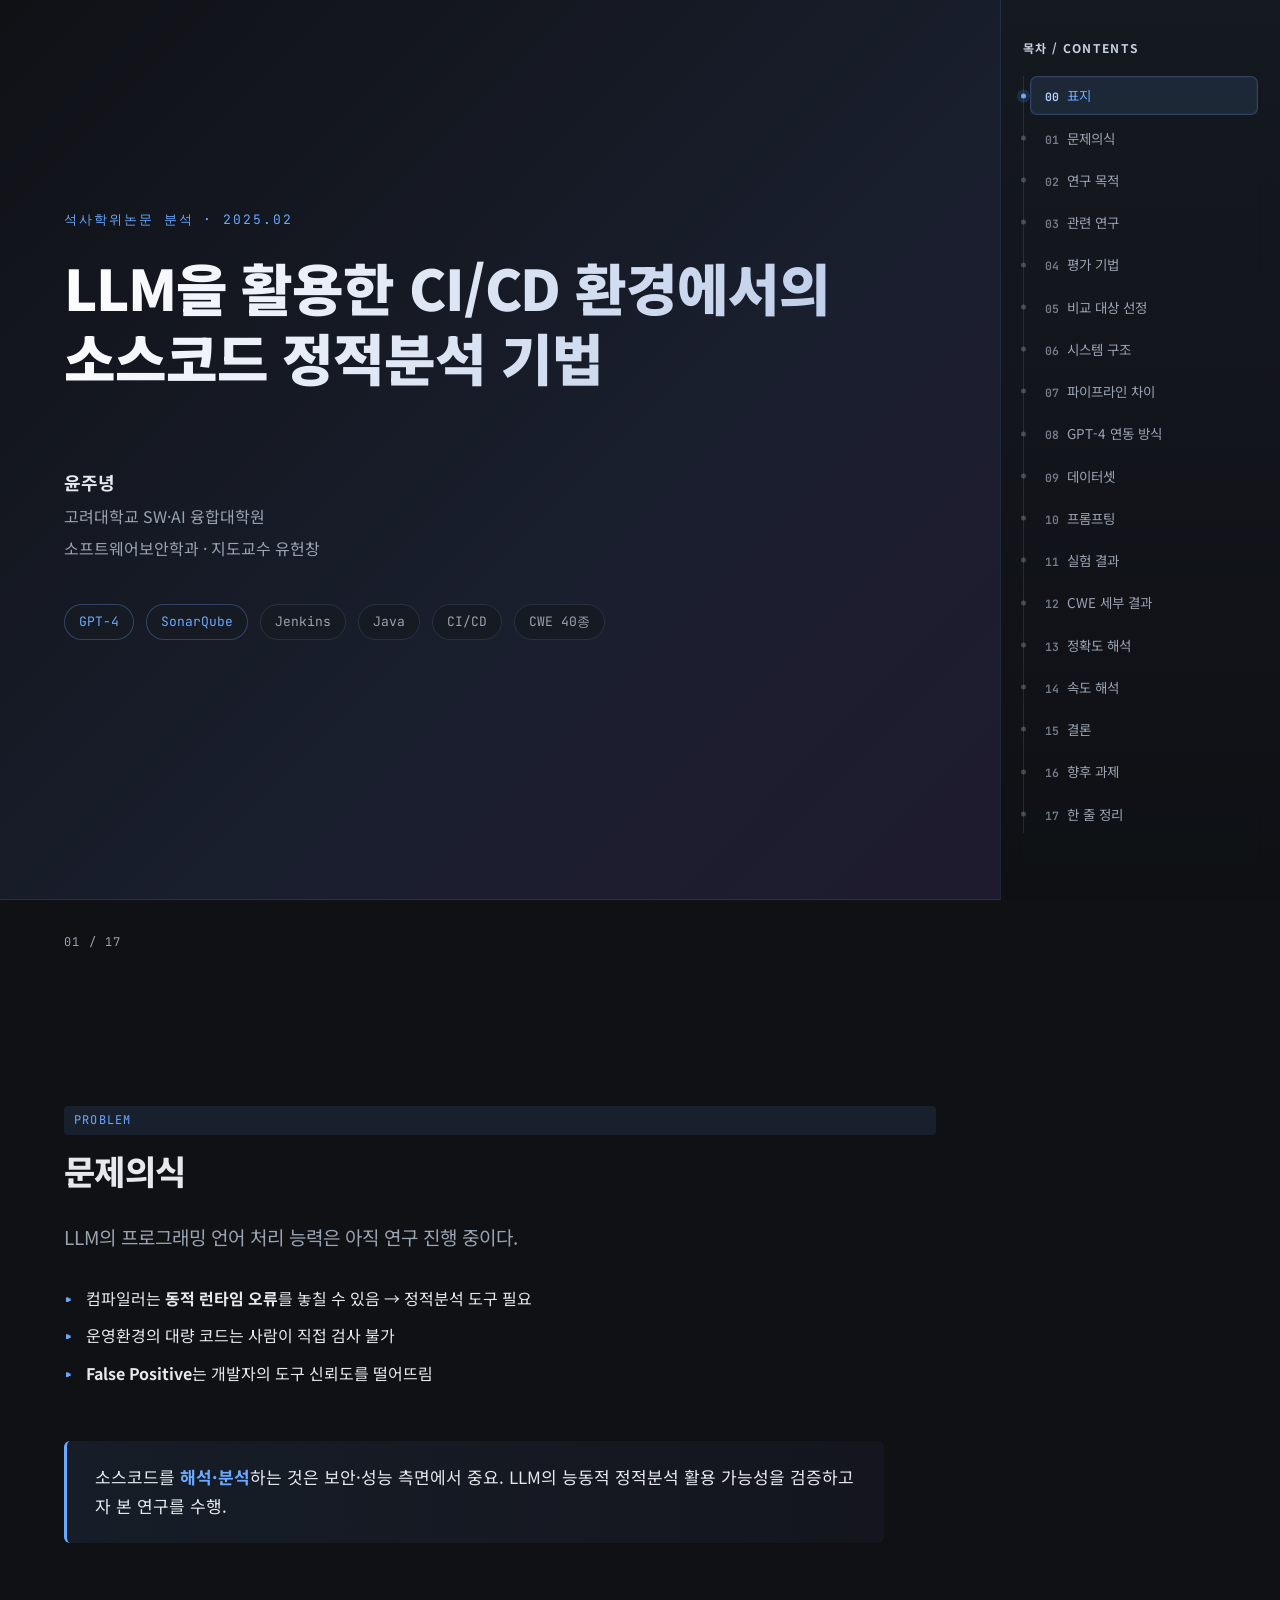
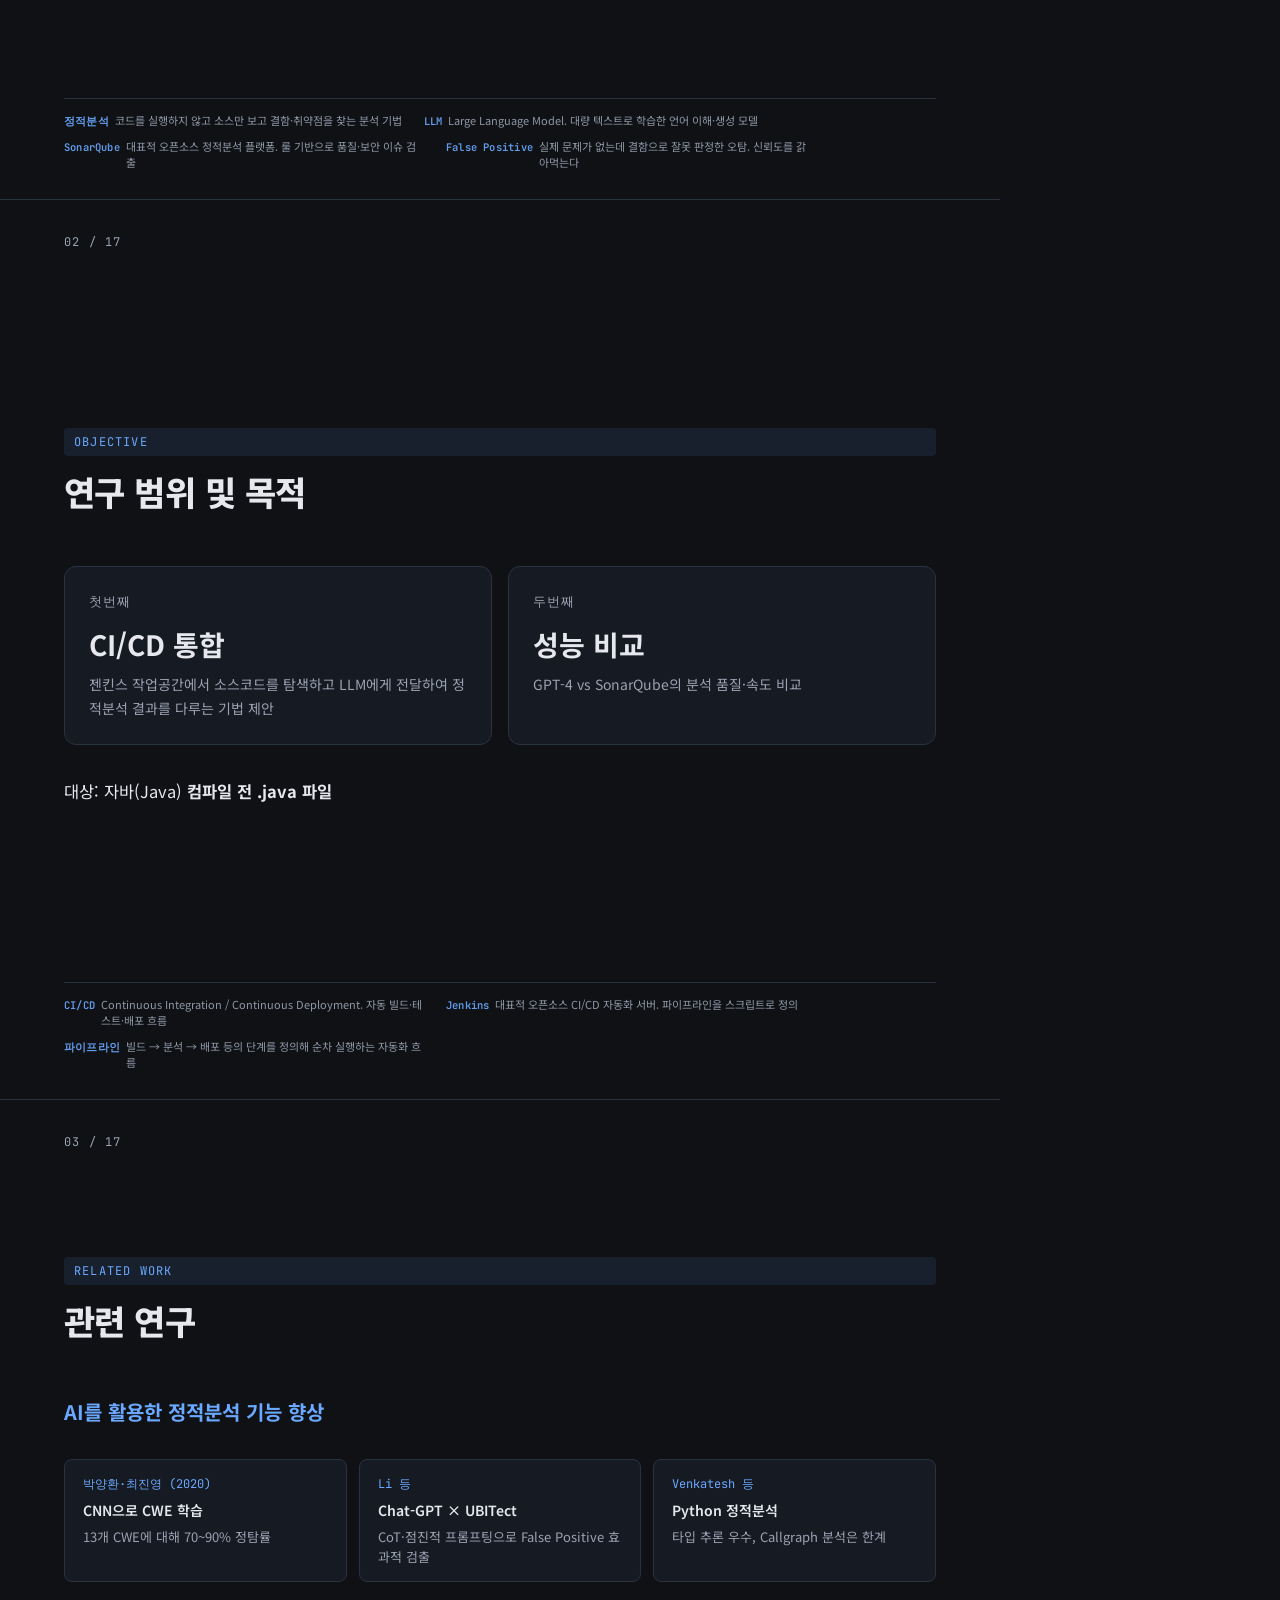
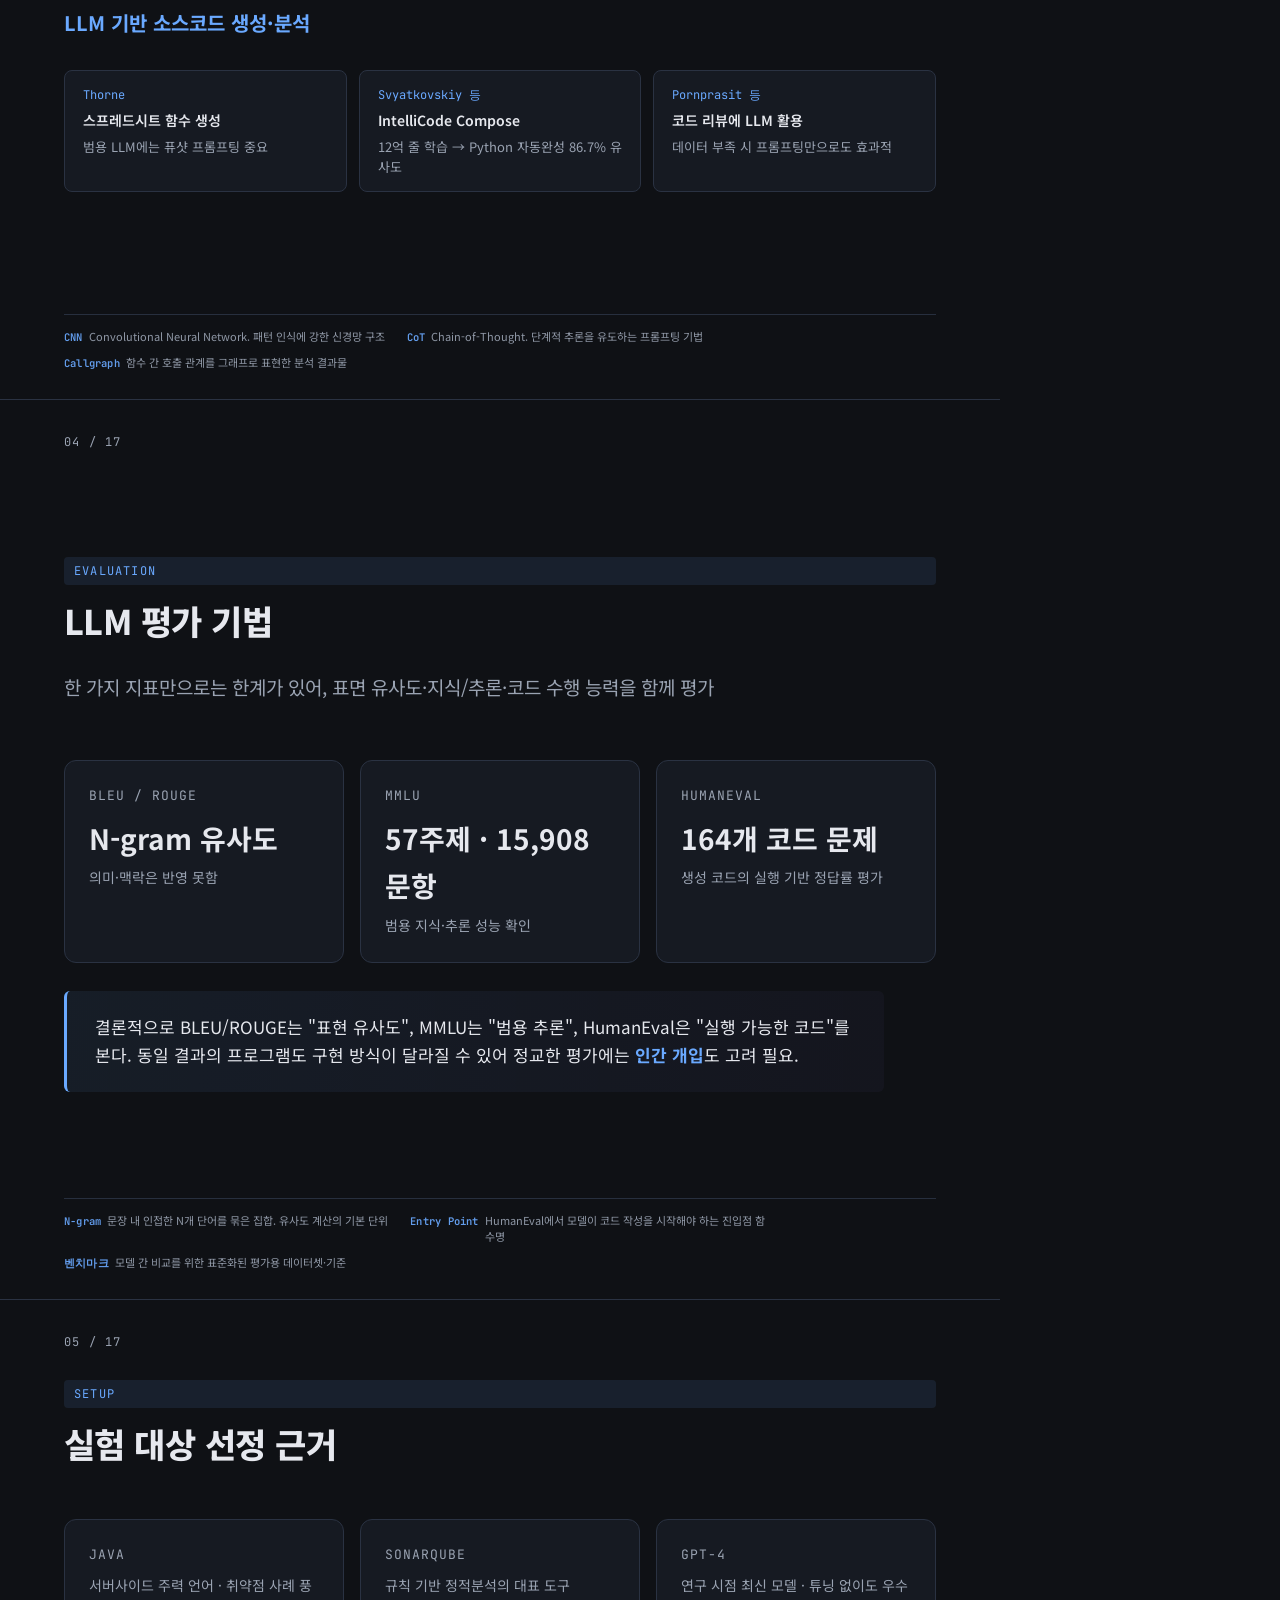
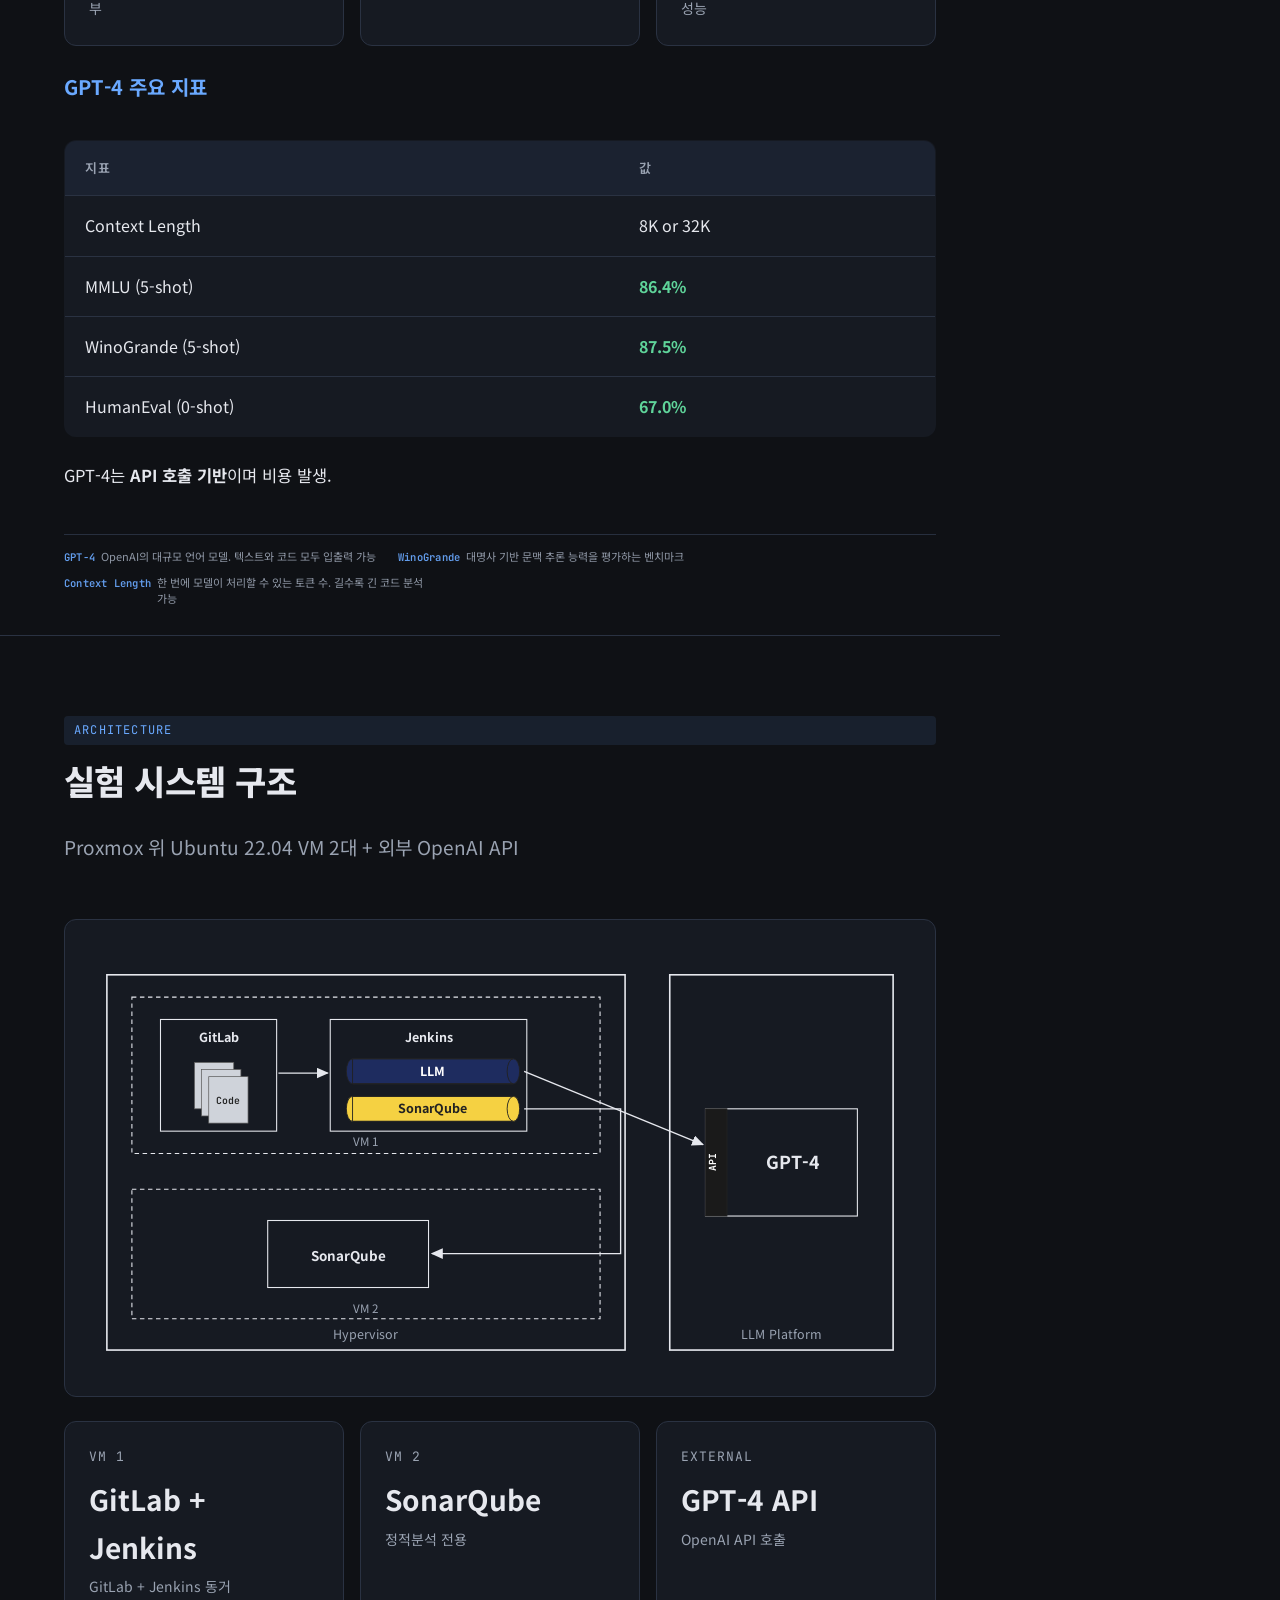
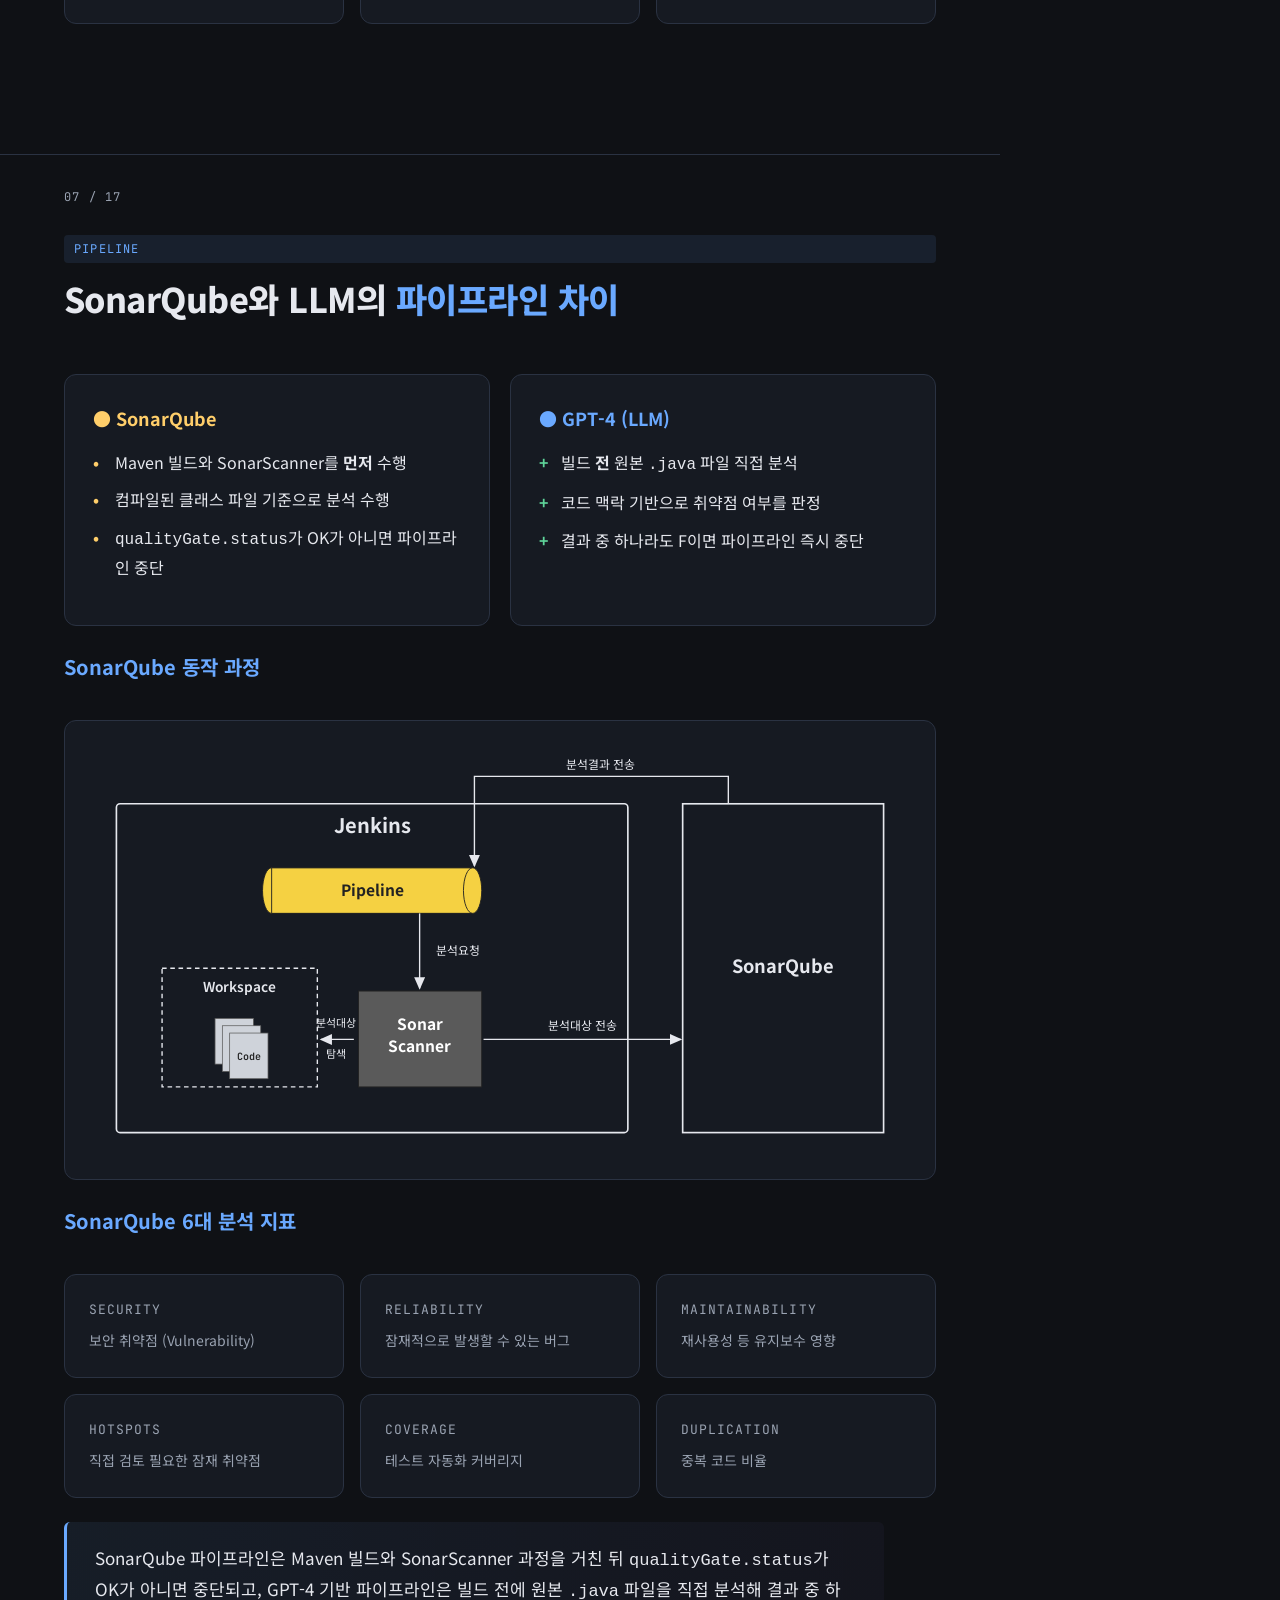
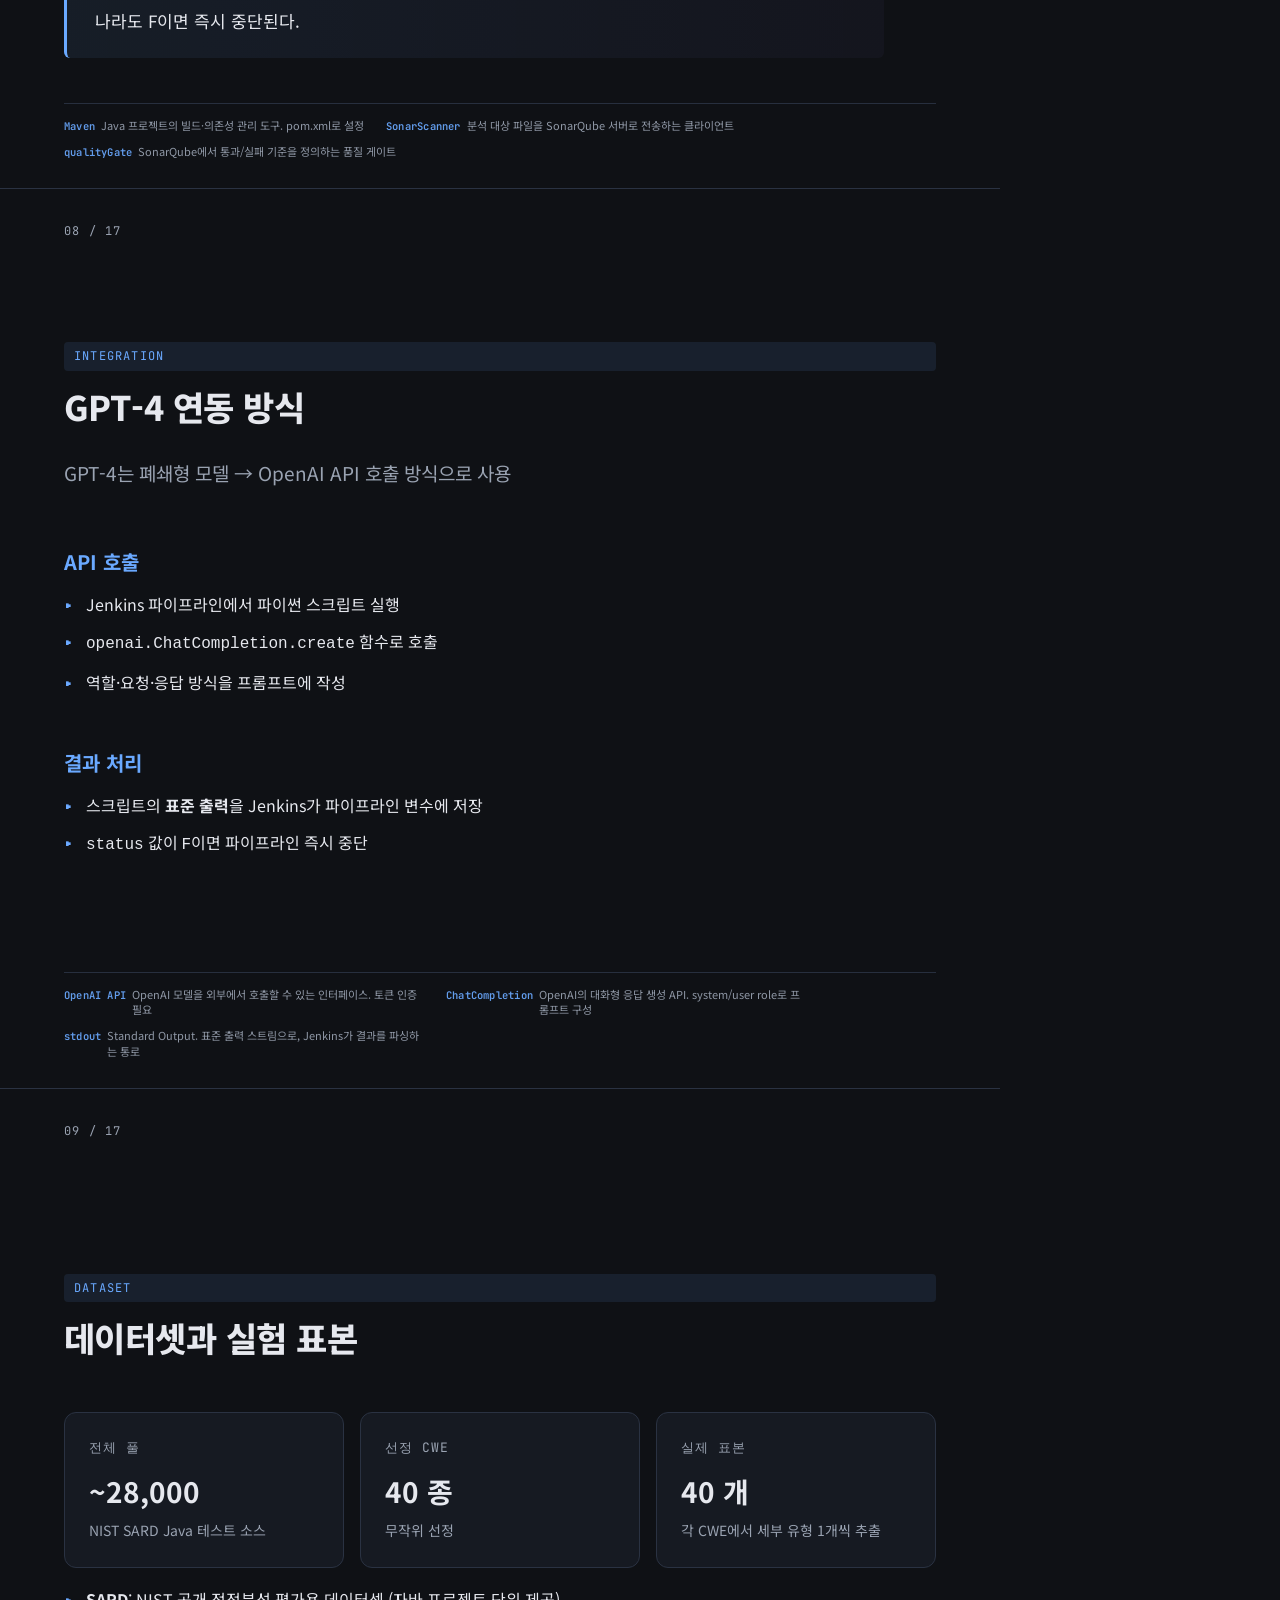
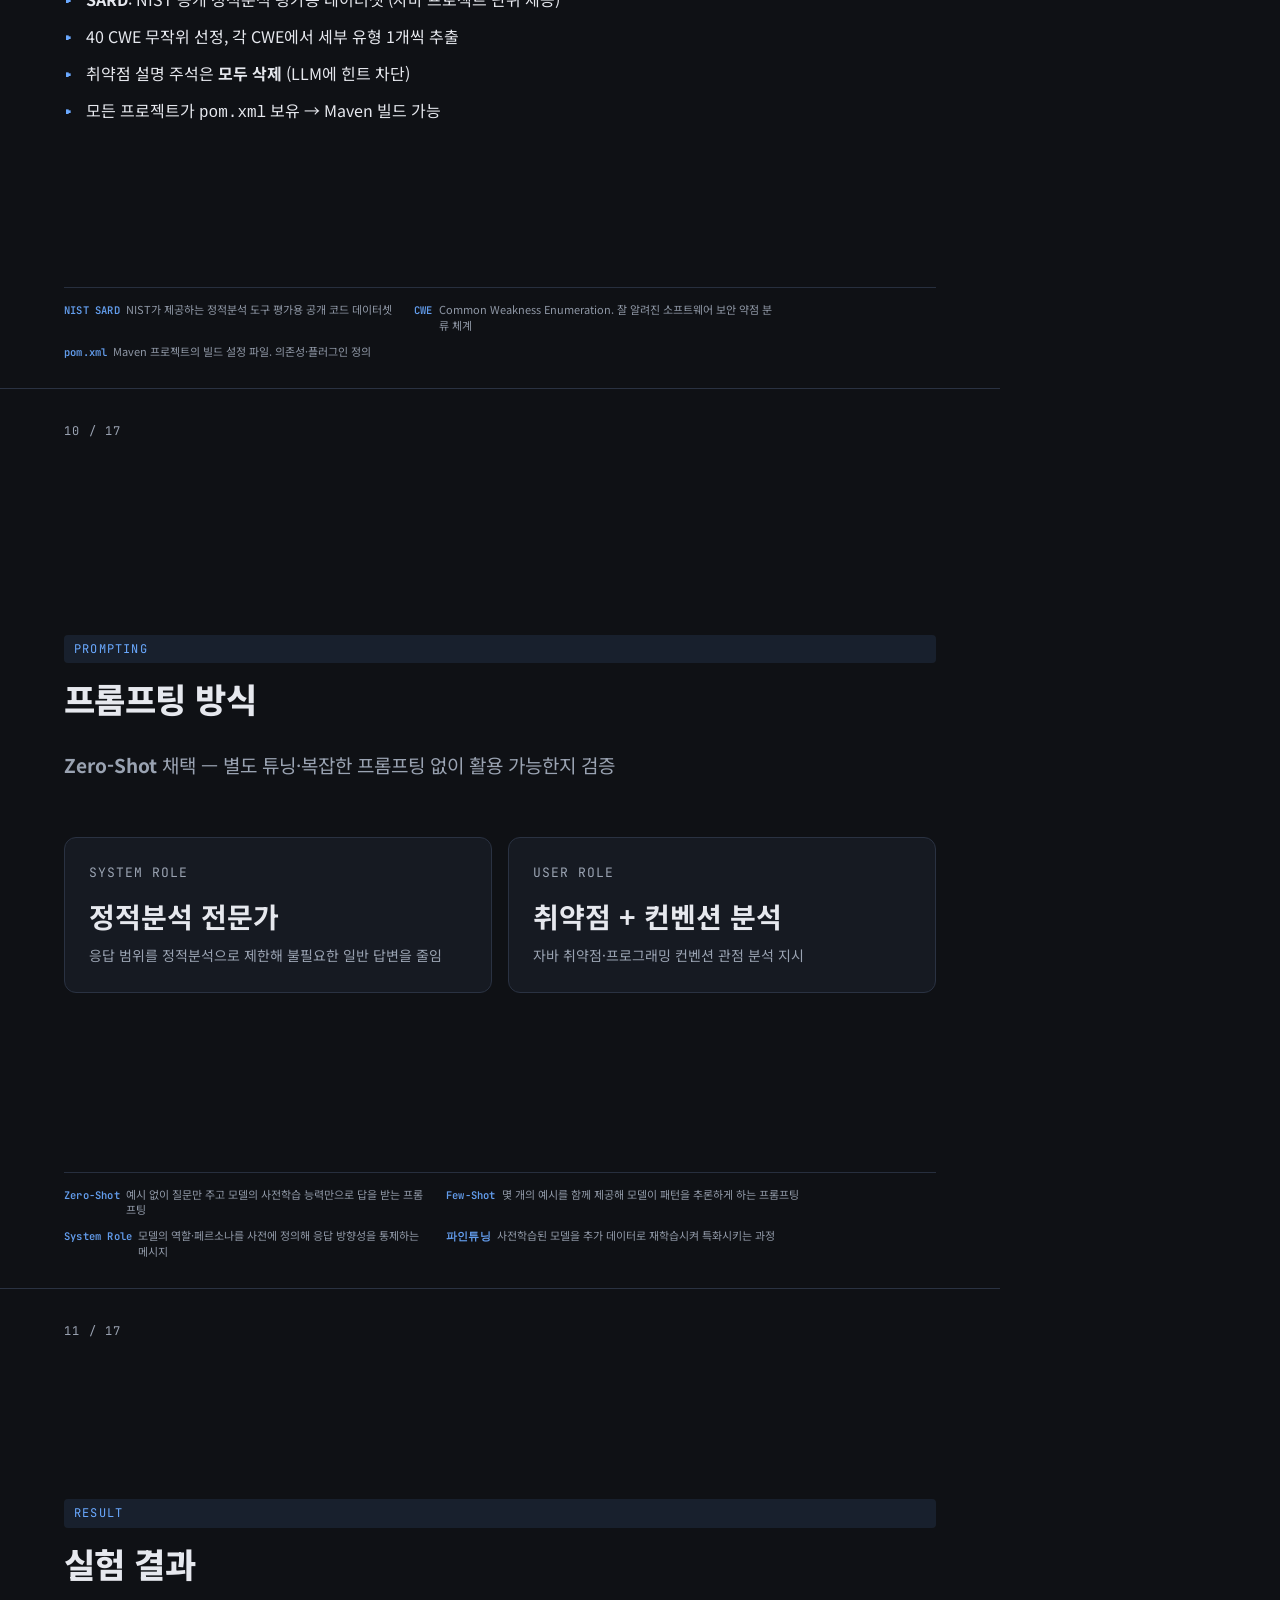
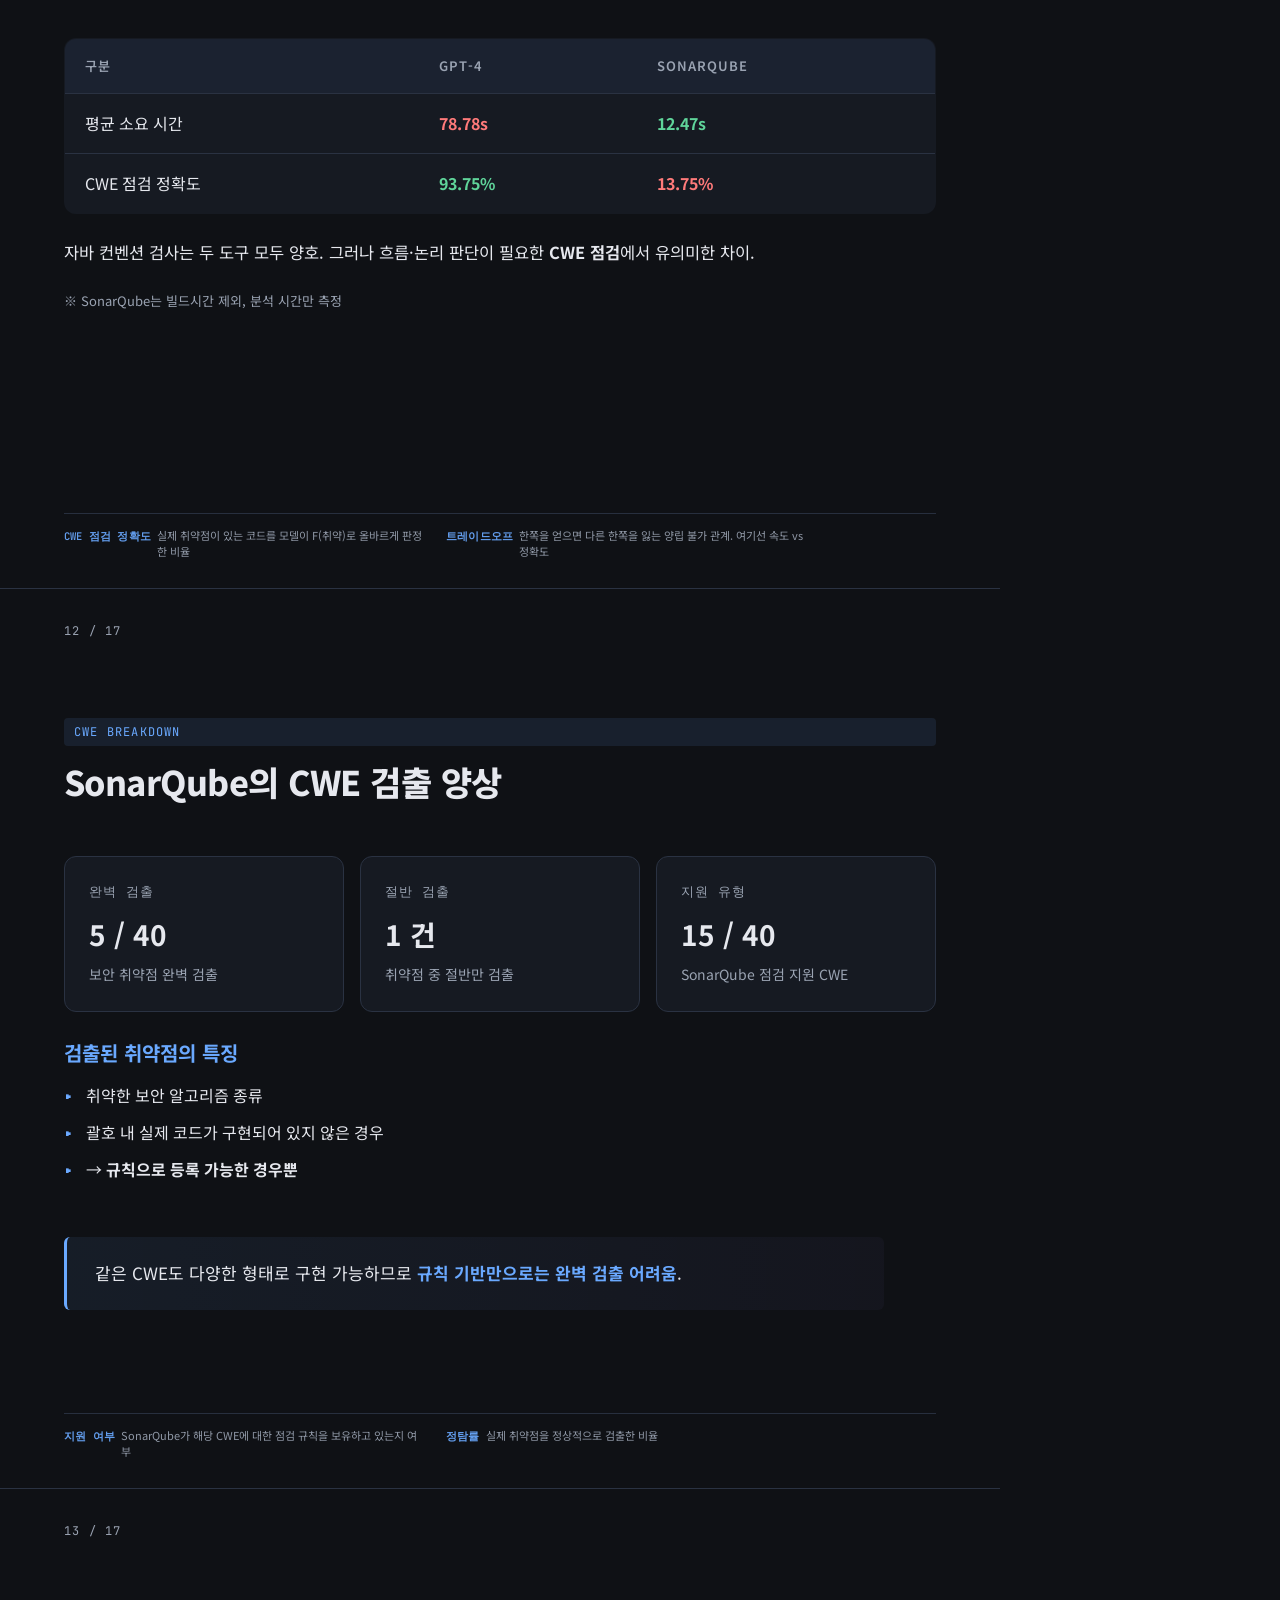
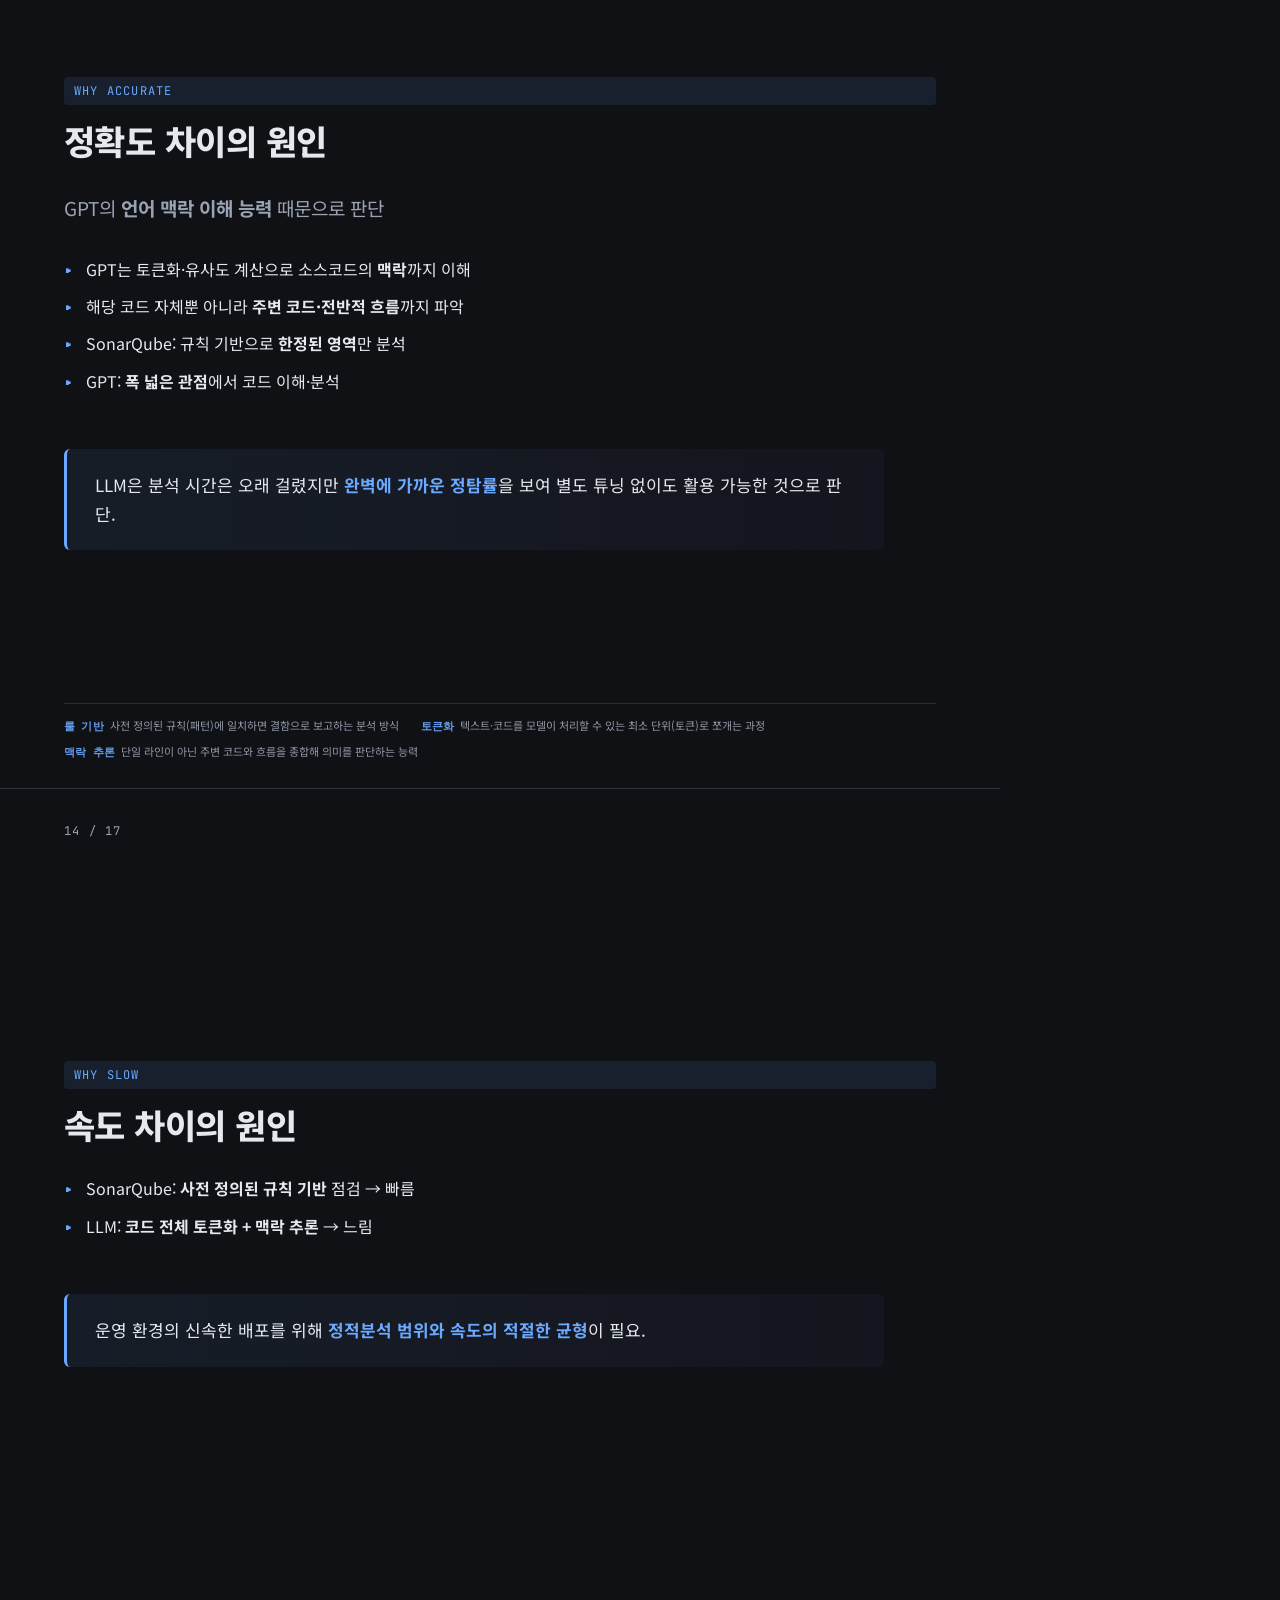
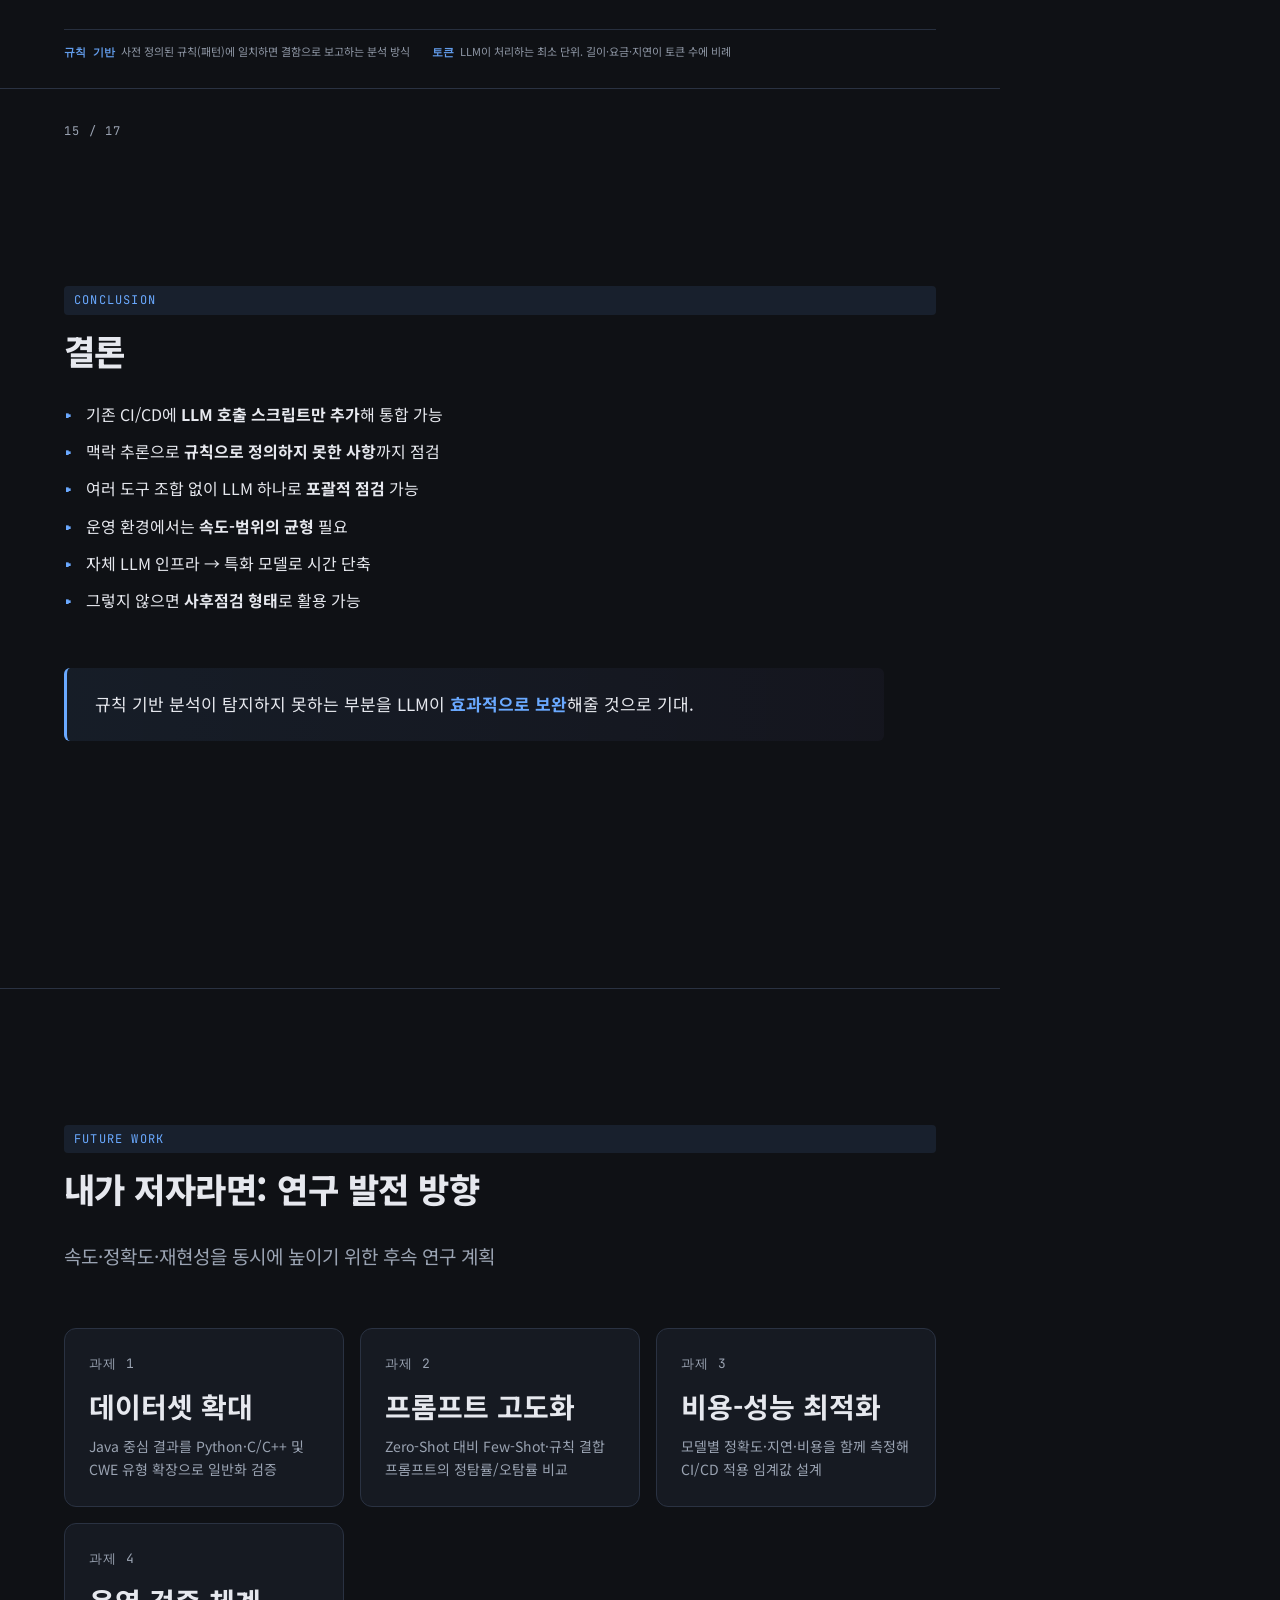
==== commit baf7b8f0: "Update presentation content" ====
--- a/presentation.html
+++ b/presentation.html
@@ -36,7 +36,7 @@
     <section class="slide" id="problem">
       <div class="slide-number">01 / 17</div>
       <span class="tag">PROBLEM</span>
-      <h2>연구 배경</h2>
+      <h2>문제의식</h2>
       <p class="lead">LLM의 프로그래밍 언어 처리 능력은 아직 연구 진행 중이다.</p>
       <ul>
         <li>컴파일러는 <strong>동적 런타임 오류</strong>를 놓칠 수 있음 → 정적분석 도구 필요</li>
@@ -134,6 +134,7 @@
       <div class="slide-number">04 / 17</div>
       <span class="tag">EVALUATION</span>
       <h2>LLM 평가 기법</h2>
+      <p class="lead">한 가지 지표만으로는 한계가 있어, 표면 유사도·지식/추론·코드 수행 능력을 함께 평가</p>
 
       <div class="cards">
         <div class="card">
@@ -144,17 +145,17 @@
         <div class="card">
           <div class="card-title">MMLU</div>
           <div class="card-value">57주제 · 15,908문항</div>
-          <div class="card-desc">멀티태스크 종합 평가</div>
+          <div class="card-desc">범용 지식·추론 성능 확인</div>
         </div>
         <div class="card">
           <div class="card-title">HumanEval</div>
           <div class="card-value">164개 코드 문제</div>
-          <div class="card-desc">코드 생성 능력 표준 벤치마크</div>
+          <div class="card-desc">생성 코드의 실행 기반 정답률 평가</div>
         </div>
       </div>
 
       <div class="callout">
-        동일 결과의 프로그램도 개발자마다 다른 코드로 작성됨. 정교한 평가에는 <strong>인간 개입</strong>도 고려 필요.
+        결론적으로 BLEU/ROUGE는 "표현 유사도", MMLU는 "범용 추론", HumanEval은 "실행 가능한 코드"를 본다. 동일 결과의 프로그램도 구현 방식이 달라질 수 있어 정교한 평가에는 <strong>인간 개입</strong>도 고려 필요.
       </div>
       <div class="glossary">
         <div class="term"><span class="term-name">N-gram</span><span class="term-def">문장 내 인접한 N개 단어를 묶은 집합. 유사도 계산의 기본 단위</span></div>
@@ -325,17 +326,17 @@
         <div class="col sonar">
           <h4>● SonarQube</h4>
           <ul>
-            <li>Maven 빌드 <strong>먼저</strong></li>
-            <li>컴파일된 클래스 파일 분석</li>
-            <li><code>qualityGate.status</code> ≠ OK → 중단</li>
+            <li>Maven 빌드와 SonarScanner를 <strong>먼저</strong> 수행</li>
+            <li>컴파일된 클래스 파일 기준으로 분석 수행</li>
+            <li><code>qualityGate.status</code>가 OK가 아니면 파이프라인 중단</li>
           </ul>
         </div>
         <div class="col gpt">
           <h4>● GPT-4 (LLM)</h4>
           <ul>
-            <li>빌드 <strong>전</strong>에 작동</li>
-            <li>원본 .java 파일 직접 분석</li>
-            <li>하나라도 F → 파이프라인 중단</li>
+            <li>빌드 <strong>전</strong> 원본 <code>.java</code> 파일 직접 분석</li>
+            <li>코드 맥락 기반으로 취약점 여부를 판정</li>
+            <li>결과 중 하나라도 F이면 파이프라인 즉시 중단</li>
           </ul>
         </div>
       </div>
@@ -431,7 +432,7 @@
       </div>
 
       <div class="callout" style="margin-top:24px;">
-        SonarQube는 <strong>빌드 후 클래스 파일</strong> 분석 / LLM은 <strong>빌드 전 .java 파일</strong> 분석.
+        SonarQube 파이프라인은 Maven 빌드와 SonarScanner 과정을 거친 뒤 <code>qualityGate.status</code>가 OK가 아니면 중단되고, GPT-4 기반 파이프라인은 빌드 전에 원본 <code>.java</code> 파일을 직접 분석해 결과 중 하나라도 F이면 즉시 중단된다.
       </div>
       <div class="glossary">
         <div class="term"><span class="term-name">Maven</span><span class="term-def">Java 프로젝트의 빌드·의존성 관리 도구. pom.xml로 설정</span></div>
@@ -514,7 +515,7 @@
         <div class="card">
           <div class="card-title">System Role</div>
           <div class="card-value">정적분석 전문가</div>
-          <div class="card-desc">정적분석 주제에 집중·부합한 응답 유도</div>
+          <div class="card-desc">응답 범위를 정적분석으로 제한해 불필요한 일반 답변을 줄임</div>
         </div>
         <div class="card">
           <div class="card-title">User Role</div>
@@ -670,28 +671,29 @@
     <section class="slide" id="future">
       <div class="slide-number">16 / 17</div>
       <span class="tag">FUTURE WORK</span>
-      <h2>향후 과제</h2>
+      <h2>내가 저자라면: 연구 발전 방향</h2>
+      <p class="lead">속도·정확도·재현성을 동시에 높이기 위한 후속 연구 계획</p>
 
       <div class="cards">
         <div class="card">
           <div class="card-title">과제 1</div>
-          <div class="card-value">속도 단축</div>
-          <div class="card-desc">파인튜닝·프롬프팅으로 분석 시간 단축</div>
+          <div class="card-value">데이터셋 확대</div>
+          <div class="card-desc">Java 중심 결과를 Python·C/C++ 및 CWE 유형 확장으로 일반화 검증</div>
         </div>
         <div class="card">
           <div class="card-title">과제 2</div>
-          <div class="card-value">모델 다변화</div>
-          <div class="card-desc">GPT-4 외 다른 LLM 성능 평가</div>
+          <div class="card-value">프롬프트 고도화</div>
+          <div class="card-desc">Zero-Shot 대비 Few-Shot·규칙 결합 프롬프트의 정탐률/오탐률 비교</div>
         </div>
         <div class="card">
           <div class="card-title">과제 3</div>
-          <div class="card-value">취약점 일반화</div>
-          <div class="card-desc">CWE 외 취약점에서도 동일 품질 검증</div>
+          <div class="card-value">비용-성능 최적화</div>
+          <div class="card-desc">모델별 정확도·지연·비용을 함께 측정해 CI/CD 적용 임계값 설계</div>
         </div>
         <div class="card">
           <div class="card-title">과제 4</div>
-          <div class="card-value">결과 가시화</div>
-          <div class="card-desc">콘솔 로그 → 별도 포탈 페이지 구현</div>
+          <div class="card-value">운영 검증 체계</div>
+          <div class="card-desc">재현 가능한 벤치마크 파이프라인과 로그 대시보드로 현장 적용성 검증</div>
         </div>
       </div>
     </section>
--- a/styles.css
+++ b/styles.css
@@ -38,10 +38,10 @@
   position: sticky;
   top: 0;
   height: 100vh;
-  padding: 40px 24px;
-  border-left: 1px solid var(--border);
-  background: rgba(15,17,21,0.8);
-  backdrop-filter: blur(8px);
+  padding: 38px 22px;
+  border-left: 1px solid rgba(106,169,255,0.14);
+  background: linear-gradient(180deg, rgba(22,26,34,0.88), rgba(15,17,21,0.82));
+  backdrop-filter: blur(12px);
   overflow-y: auto;
 }
 
@@ -49,8 +49,8 @@
   font-size: 12px;
   text-transform: uppercase;
   letter-spacing: 0.12em;
-  color: var(--muted);
-  margin-bottom: 16px;
+  color: #c8d1df;
+  margin-bottom: 18px;
   font-weight: 700;
 }
 
@@ -58,38 +58,66 @@
   list-style: none;
   display: flex;
   flex-direction: column;
-  gap: 2px;
+  gap: 4px;
+  padding-left: 6px;
+  border-left: 1px solid rgba(154,163,178,0.16);
 }
 
 .nav-list a {
+  position: relative;
   display: block;
-  padding: 8px 12px;
+  padding: 8px 12px 8px 14px;
   color: var(--muted);
   text-decoration: none;
   font-size: 13.5px;
-  border-radius: 6px;
-  border-left: 2px solid transparent;
-  transition: all 0.15s;
+  border-radius: 7px;
+  border: 1px solid transparent;
+  transition: color 0.15s, background 0.15s, border-color 0.15s, transform 0.15s;
   line-height: 1.5;
 }
 
+.nav-list a::before {
+  content: "";
+  position: absolute;
+  left: -10px;
+  top: 50%;
+  width: 5px;
+  height: 5px;
+  border-radius: 50%;
+  background: rgba(154,163,178,0.36);
+  transform: translateY(-50%);
+  transition: background 0.15s, box-shadow 0.15s;
+}
+
 .nav-list a:hover {
   color: var(--text);
-  background: var(--panel);
+  background: rgba(255,255,255,0.035);
+  transform: translateX(2px);
 }
 
 .nav-list a.active {
   color: var(--accent);
-  background: rgba(106,169,255,0.08);
-  border-left-color: var(--accent);
+  background: rgba(106,169,255,0.11);
+  border-color: rgba(106,169,255,0.22);
+  box-shadow: inset 0 0 0 1px rgba(106,169,255,0.06);
+}
+
+.nav-list a.active::before {
+  background: var(--accent);
+  box-shadow: 0 0 0 4px rgba(106,169,255,0.14);
 }
 
 .nav-num {
   display: inline-block;
   width: 22px;
-  color: var(--muted);
+  color: rgba(154,163,178,0.74);
   font-family: 'JetBrains Mono', monospace;
   font-size: 11.5px;
+  font-weight: 600;
+}
+
+.nav-list a.active .nav-num {
+  color: #b8d7ff;
 }
 
 /* Main */
